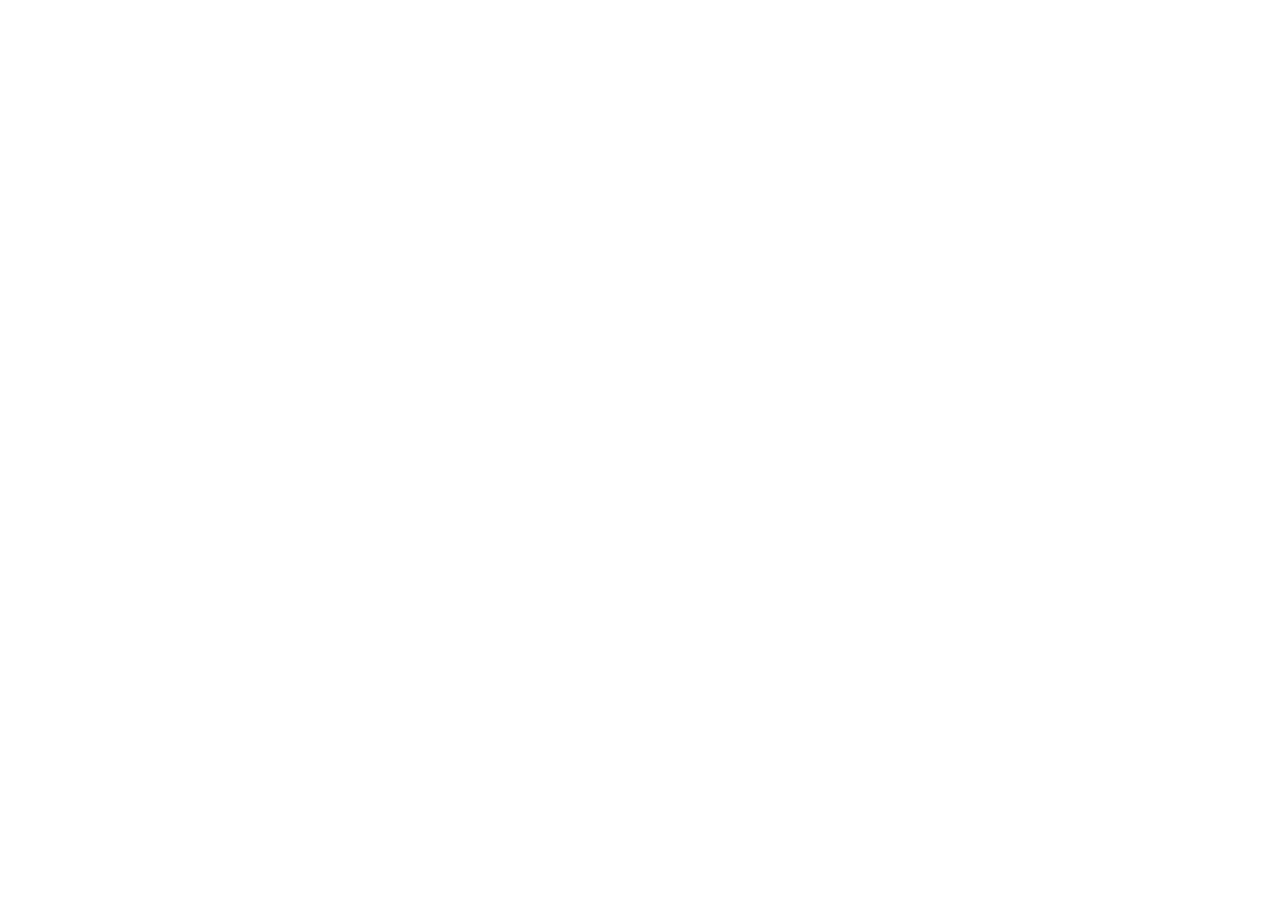
==== web/index.html @ 2dcbba0a "initial push" ====
<!DOCTYPE html>
<html>
<head>
  <!--
    If you are serving your web app in a path other than the root, change the
    href value below to reflect the base path you are serving from.

    The path provided below has to start and end with a slash "/" in order for
    it to work correctly.

    For more details:
    * https://developer.mozilla.org/en-US/docs/Web/HTML/Element/base

    This is a placeholder for base href that will be replaced by the value of
    the `--base-href` argument provided to `flutter build`.
  -->
  <base href="$FLUTTER_BASE_HREF">

  <meta charset="UTF-8">
  <meta content="IE=Edge" http-equiv="X-UA-Compatible">
  <meta name="description" content="A new Flutter project.">

  <!-- iOS meta tags & icons -->
  <meta name="mobile-web-app-capable" content="yes">
  <meta name="apple-mobile-web-app-status-bar-style" content="black">
  <meta name="apple-mobile-web-app-title" content="wwjs">
  <link rel="apple-touch-icon" href="icons/Icon-192.png">

  <!-- Favicon -->
  <link rel="icon" type="image/png" href="favicon.png"/>

  <title>wwjs</title>
  <link rel="manifest" href="manifest.json">
</head>
<body>
  <!--
    You can customize the "flutter_bootstrap.js" script.
    This is useful to provide a custom configuration to the Flutter loader
    or to give the user feedback during the initialization process.

    For more details:
    * https://docs.flutter.dev/platform-integration/web/initialization
  -->
  <script src="flutter_bootstrap.js" async></script>
</body>
</html>
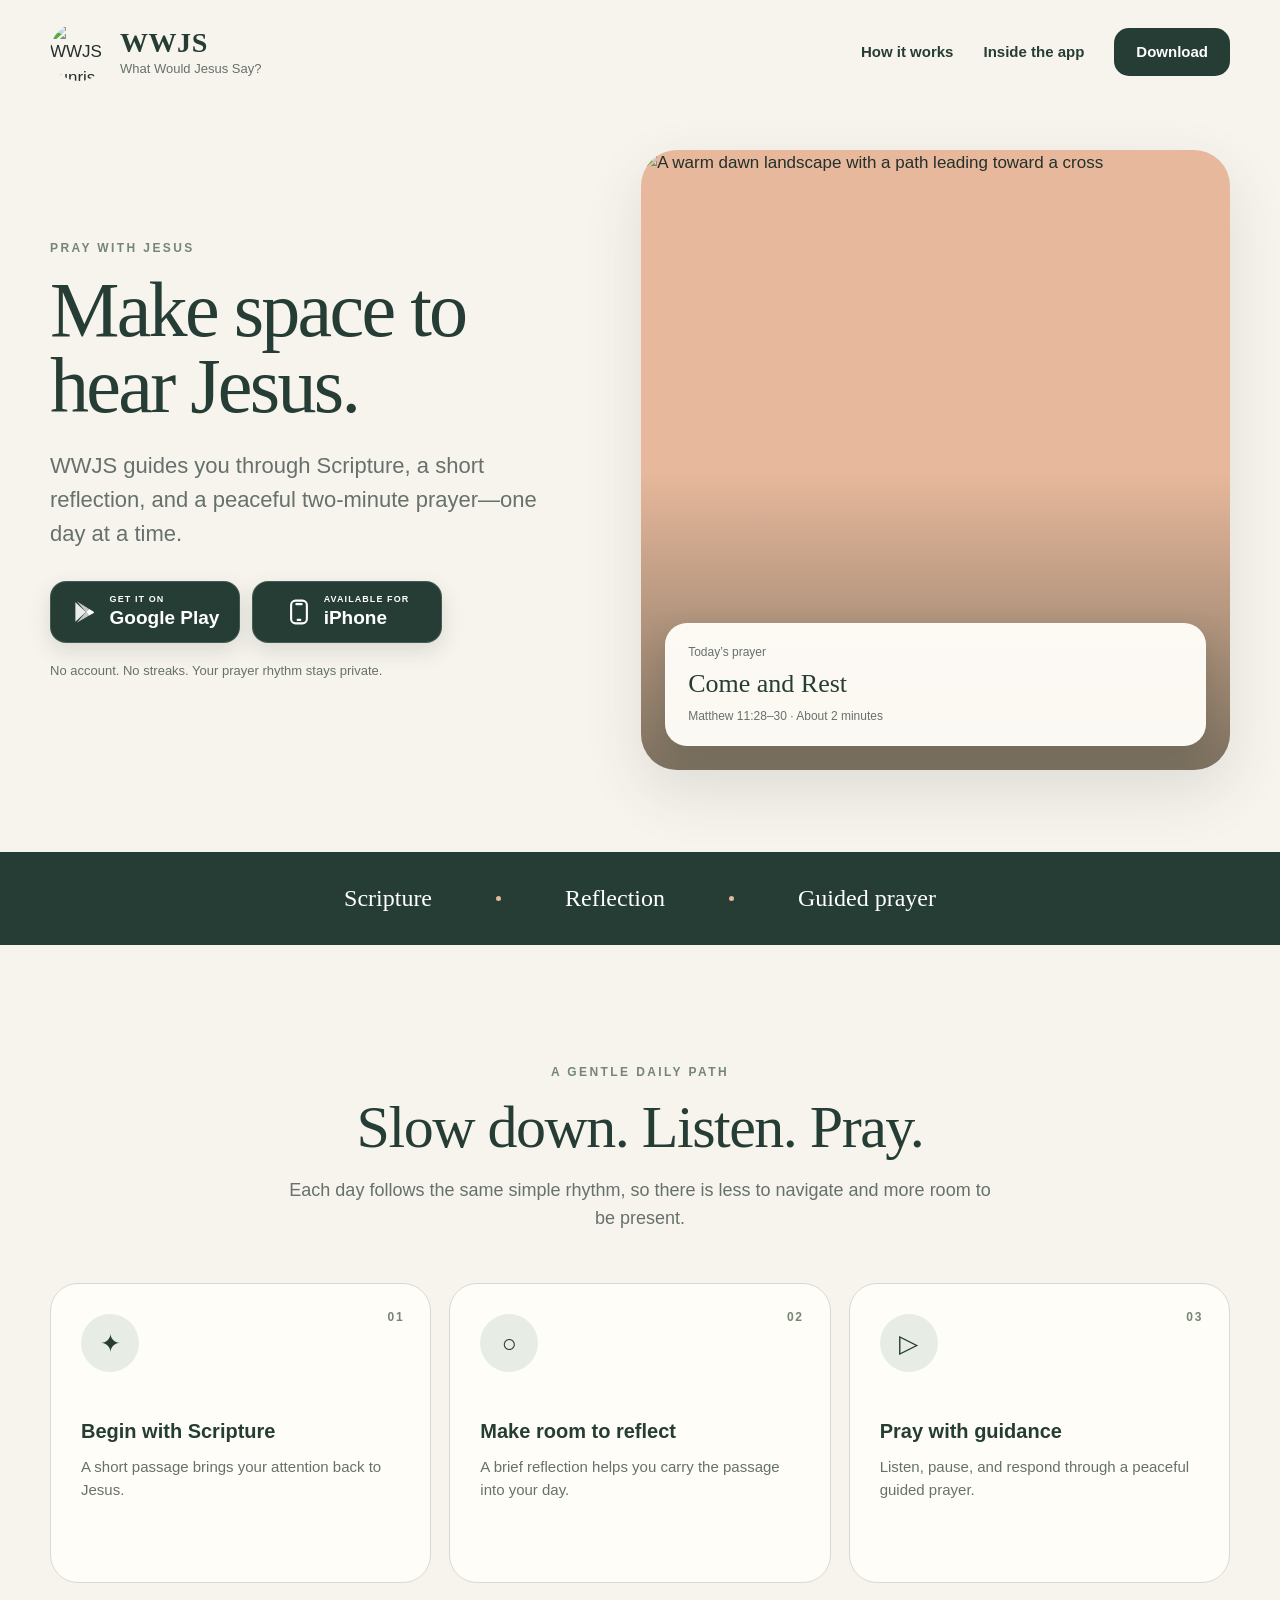
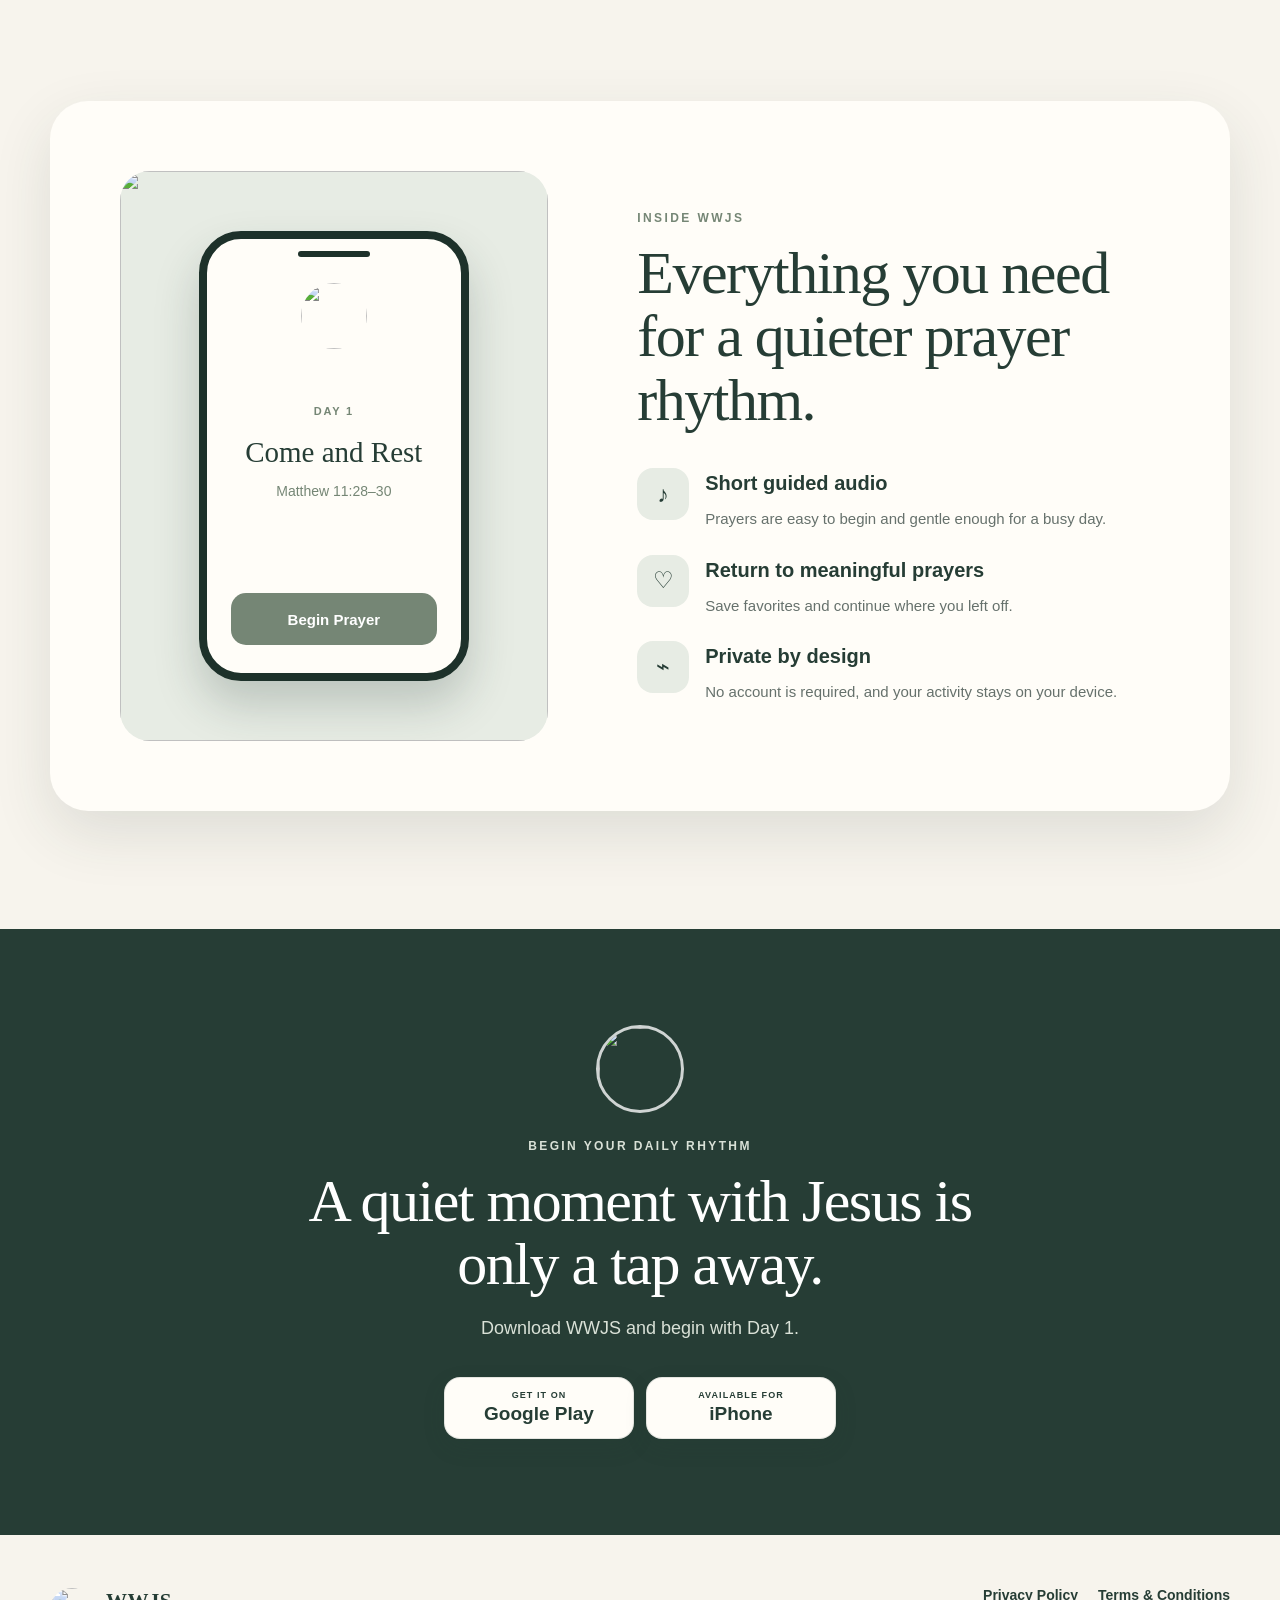
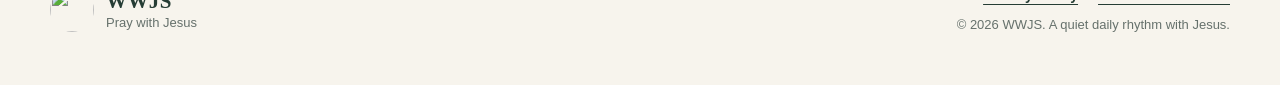
==== commit 13a54ff7: "adjustments to performance and UI" ====
--- a/web/index.html
+++ b/web/index.html
@@ -1,46 +1,247 @@
-<!DOCTYPE html>
-<html>
-<head>
-  <!--
-    If you are serving your web app in a path other than the root, change the
-    href value below to reflect the base path you are serving from.
-
-    The path provided below has to start and end with a slash "/" in order for
-    it to work correctly.
-
-    For more details:
-    * https://developer.mozilla.org/en-US/docs/Web/HTML/Element/base
-
-    This is a placeholder for base href that will be replaced by the value of
-    the `--base-href` argument provided to `flutter build`.
-  -->
-  <base href="$FLUTTER_BASE_HREF">
-
-  <meta charset="UTF-8">
-  <meta content="IE=Edge" http-equiv="X-UA-Compatible">
-  <meta name="description" content="A new Flutter project.">
-
-  <!-- iOS meta tags & icons -->
-  <meta name="mobile-web-app-capable" content="yes">
-  <meta name="apple-mobile-web-app-status-bar-style" content="black">
-  <meta name="apple-mobile-web-app-title" content="wwjs">
-  <link rel="apple-touch-icon" href="icons/Icon-192.png">
-
-  <!-- Favicon -->
-  <link rel="icon" type="image/png" href="favicon.png"/>
-
-  <title>wwjs</title>
-  <link rel="manifest" href="manifest.json">
-</head>
-<body>
-  <!--
-    You can customize the "flutter_bootstrap.js" script.
-    This is useful to provide a custom configuration to the Flutter loader
-    or to give the user feedback during the initialization process.
-
-    For more details:
-    * https://docs.flutter.dev/platform-integration/web/initialization
-  -->
-  <script src="flutter_bootstrap.js" async></script>
-</body>
+<!doctype html>
+<html lang="en">
+  <head>
+    <base href="$FLUTTER_BASE_HREF">
+    <meta charset="utf-8">
+    <meta name="viewport" content="width=device-width, initial-scale=1">
+    <meta name="theme-color" content="#F7F4ED">
+    <meta
+      name="description"
+      content="WWJS is a private, guided Christian prayer app for Scripture, reflection, and peaceful two-minute prayer."
+    >
+    <meta property="og:title" content="WWJS — Pray with Jesus">
+    <meta
+      property="og:description"
+      content="A quiet daily rhythm of Scripture, reflection, and guided prayer."
+    >
+    <meta property="og:type" content="website">
+    <meta property="og:url" content="https://praywithjesus.app/">
+    <meta
+      property="og:image"
+      content="https://praywithjesus.app/assets/assets/images/dawn-path.png"
+    >
+    <link rel="icon" type="image/png" href="favicon.png">
+    <link rel="apple-touch-icon" href="icons/Icon-192.png">
+    <link rel="stylesheet" href="styles.css">
+    <title>WWJS — Pray with Jesus</title>
+  </head>
+  <body id="top">
+    <a class="skip-link" href="#main">Skip to content</a>
+
+    <header class="site-header">
+      <a class="brand" href="#top" aria-label="WWJS home">
+        <img
+          src="assets/assets/branding/wwjs-logo.png"
+          width="58"
+          height="58"
+          alt="WWJS sunrise and cross logo"
+        >
+        <span class="brand-copy">
+          <strong>WWJS</strong>
+          <span>What Would Jesus Say?</span>
+        </span>
+      </a>
+
+      <nav aria-label="Main navigation">
+        <a href="#how-it-works">How it works</a>
+        <a href="#inside-the-app">Inside the app</a>
+        <a class="nav-download" href="#download">Download</a>
+      </nav>
+    </header>
+
+    <main id="main">
+      <section class="hero" aria-labelledby="hero-title">
+        <div class="hero-copy">
+          <p class="eyebrow">PRAY WITH JESUS</p>
+          <h1 id="hero-title">Make space to hear Jesus.</h1>
+          <p class="hero-intro">
+            WWJS guides you through Scripture, a short reflection, and a
+            peaceful two-minute prayer—one day at a time.
+          </p>
+
+          <div class="store-actions" aria-label="Download WWJS">
+            <a
+              class="store-button"
+              href="https://play.google.com/store/apps/details?id=com.wwjs.wwjs"
+              target="_blank"
+              rel="noopener noreferrer"
+              aria-label="Get WWJS on Google Play"
+            >
+              <svg viewBox="0 0 32 32" aria-hidden="true">
+                <path d="M5 4.9v22.2l12.1-11.1L5 4.9Z" fill="currentColor" opacity=".9"/>
+                <path d="m17.1 16 3.7-3.4 4.7 2.7c1 .6 1 1.5 0 2.1l-4.7 2.7-3.7-4.1Z" fill="currentColor"/>
+                <path d="m6.6 3.8 14.2 8.8-3.7 3.4L6.6 3.8Zm0 24.4 14.2-8.1-3.7-4.1L6.6 28.2Z" fill="currentColor" opacity=".72"/>
+              </svg>
+              <span><small>GET IT ON</small>Google Play</span>
+            </a>
+
+            <a
+              class="store-button"
+              href="https://testflight.apple.com"
+              target="_blank"
+              rel="noopener noreferrer"
+              aria-label="Get WWJS for iPhone through TestFlight"
+            >
+              <svg viewBox="0 0 32 32" aria-hidden="true">
+                <rect x="7" y="3" width="18" height="26" rx="5" fill="none" stroke="currentColor" stroke-width="2.4"/>
+                <path d="M13 7h6M14.5 25h3" stroke="currentColor" stroke-width="2.4" stroke-linecap="round"/>
+              </svg>
+              <span><small>AVAILABLE FOR</small>iPhone</span>
+            </a>
+          </div>
+
+          <p class="privacy-note">
+            No account. No streaks. Your prayer rhythm stays private.
+          </p>
+        </div>
+
+        <div class="hero-visual" aria-label="A dawn-lit path leading toward a cross">
+          <img
+            src="assets/assets/images/dawn-path.png"
+            alt="A warm dawn landscape with a path leading toward a cross"
+          >
+          <div class="hero-card" aria-hidden="true">
+            <span>Today’s prayer</span>
+            <strong>Come and Rest</strong>
+            <small>Matthew 11:28–30 · About 2 minutes</small>
+          </div>
+        </div>
+      </section>
+
+      <section class="intro-strip" aria-label="WWJS at a glance">
+        <p>Scripture</p>
+        <span aria-hidden="true"></span>
+        <p>Reflection</p>
+        <span aria-hidden="true"></span>
+        <p>Guided prayer</p>
+      </section>
+
+      <section class="section" id="how-it-works" aria-labelledby="how-title">
+        <div class="section-heading">
+          <p class="eyebrow">A GENTLE DAILY PATH</p>
+          <h2 id="how-title">Slow down. Listen. Pray.</h2>
+          <p>
+            Each day follows the same simple rhythm, so there is less to
+            navigate and more room to be present.
+          </p>
+        </div>
+
+        <div class="steps">
+          <article class="step-card">
+            <span class="step-number">01</span>
+            <div class="step-icon" aria-hidden="true">✦</div>
+            <h3>Begin with Scripture</h3>
+            <p>A short passage brings your attention back to Jesus.</p>
+          </article>
+          <article class="step-card">
+            <span class="step-number">02</span>
+            <div class="step-icon" aria-hidden="true">○</div>
+            <h3>Make room to reflect</h3>
+            <p>A brief reflection helps you carry the passage into your day.</p>
+          </article>
+          <article class="step-card">
+            <span class="step-number">03</span>
+            <div class="step-icon" aria-hidden="true">▷</div>
+            <h3>Pray with guidance</h3>
+            <p>Listen, pause, and respond through a peaceful guided prayer.</p>
+          </article>
+        </div>
+      </section>
+
+      <section class="feature-section" id="inside-the-app" aria-labelledby="inside-title">
+        <div class="feature-art" aria-hidden="true">
+          <img src="assets/assets/images/prayer-header-watercolor.png" alt="">
+          <div class="phone-preview">
+            <img src="assets/assets/branding/wwjs-logo.png" alt="">
+            <p>DAY 1</p>
+            <h3>Come and Rest</h3>
+            <span>Matthew 11:28–30</span>
+            <button type="button" tabindex="-1">Begin Prayer</button>
+          </div>
+        </div>
+
+        <div class="feature-copy">
+          <p class="eyebrow">INSIDE WWJS</p>
+          <h2 id="inside-title">Everything you need for a quieter prayer rhythm.</h2>
+
+          <ul class="feature-list">
+            <li>
+              <span aria-hidden="true">♪</span>
+              <div>
+                <h3>Short guided audio</h3>
+                <p>Prayers are easy to begin and gentle enough for a busy day.</p>
+              </div>
+            </li>
+            <li>
+              <span aria-hidden="true">♡</span>
+              <div>
+                <h3>Return to meaningful prayers</h3>
+                <p>Save favorites and continue where you left off.</p>
+              </div>
+            </li>
+            <li>
+              <span aria-hidden="true">⌁</span>
+              <div>
+                <h3>Private by design</h3>
+                <p>No account is required, and your activity stays on your device.</p>
+              </div>
+            </li>
+          </ul>
+        </div>
+      </section>
+
+      <section class="download-section" id="download" aria-labelledby="download-title">
+        <img
+          src="assets/assets/branding/wwjs-logo.png"
+          width="88"
+          height="88"
+          alt=""
+        >
+        <p class="eyebrow">BEGIN YOUR DAILY RHYTHM</p>
+        <h2 id="download-title">A quiet moment with Jesus is only a tap away.</h2>
+        <p>Download WWJS and begin with Day 1.</p>
+
+        <div class="store-actions store-actions-centered">
+          <a
+            class="store-button"
+            href="https://play.google.com/store/apps/details?id=com.wwjs.wwjs"
+            target="_blank"
+            rel="noopener noreferrer"
+          >
+            <span><small>GET IT ON</small>Google Play</span>
+          </a>
+          <a
+            class="store-button"
+            href="https://testflight.apple.com"
+            target="_blank"
+            rel="noopener noreferrer"
+          >
+            <span><small>AVAILABLE FOR</small>iPhone</span>
+          </a>
+        </div>
+      </section>
+    </main>
+
+    <footer>
+      <a class="brand footer-brand" href="#top" aria-label="Back to top">
+        <img
+          src="assets/assets/branding/wwjs-logo.png"
+          width="44"
+          height="44"
+          alt=""
+        >
+        <span class="brand-copy">
+          <strong>WWJS</strong>
+          <span>Pray with Jesus</span>
+        </span>
+      </a>
+      <div class="footer-meta">
+        <div class="legal-links" aria-label="Legal">
+          <a href="privacy.html">Privacy Policy</a>
+          <a href="terms.html">Terms &amp; Conditions</a>
+        </div>
+        <p>© 2026 WWJS. A quiet daily rhythm with Jesus.</p>
+      </div>
+    </footer>
+  </body>
 </html>
--- a/web/styles.css
+++ b/web/styles.css
@@ -0,0 +1,771 @@
+:root {
+  --warm-background: #f7f4ed;
+  --warm-white: #fffdf8;
+  --forest: #263d35;
+  --forest-deep: #1d312a;
+  --sage: #758675;
+  --sage-soft: #e7ece4;
+  --peach: #e7b89b;
+  --charcoal: #24302c;
+  --muted: #66716c;
+  --divider: #ddd8ce;
+  --shadow: 0 22px 60px rgba(38, 61, 53, 0.12);
+  --serif: Georgia, "Times New Roman", serif;
+  --sans: Inter, ui-sans-serif, -apple-system, BlinkMacSystemFont, "Segoe UI", sans-serif;
+}
+
+* {
+  box-sizing: border-box;
+}
+
+html {
+  scroll-behavior: smooth;
+}
+
+body {
+  margin: 0;
+  background: var(--warm-background);
+  color: var(--charcoal);
+  font-family: var(--sans);
+  font-size: 17px;
+  line-height: 1.55;
+  -webkit-font-smoothing: antialiased;
+}
+
+img {
+  display: block;
+  max-width: 100%;
+}
+
+a {
+  color: inherit;
+}
+
+.skip-link {
+  position: fixed;
+  top: 12px;
+  left: 12px;
+  z-index: 100;
+  padding: 12px 16px;
+  border-radius: 12px;
+  background: var(--forest);
+  color: white;
+  transform: translateY(-150%);
+}
+
+.skip-link:focus {
+  transform: translateY(0);
+}
+
+.site-header,
+.hero,
+.section,
+.feature-section,
+footer {
+  width: min(1180px, calc(100% - 48px));
+  margin-inline: auto;
+}
+
+.site-header {
+  min-height: 104px;
+  display: flex;
+  align-items: center;
+  justify-content: space-between;
+  gap: 32px;
+}
+
+.brand {
+  display: inline-flex;
+  align-items: center;
+  gap: 12px;
+  text-decoration: none;
+}
+
+.brand img {
+  border-radius: 50%;
+}
+
+.brand-copy {
+  display: flex;
+  flex-direction: column;
+  line-height: 1.15;
+}
+
+.brand-copy strong {
+  color: var(--forest);
+  font-family: var(--serif);
+  font-size: 28px;
+  letter-spacing: 0.02em;
+}
+
+.brand-copy span {
+  margin-top: 3px;
+  font-size: 13px;
+  color: var(--muted);
+}
+
+nav {
+  display: flex;
+  align-items: center;
+  gap: 30px;
+}
+
+nav a {
+  color: var(--forest);
+  font-size: 15px;
+  font-weight: 650;
+  text-decoration: none;
+}
+
+.nav-download {
+  min-height: 48px;
+  display: inline-flex;
+  align-items: center;
+  padding-inline: 22px;
+  border-radius: 15px;
+  background: var(--forest);
+  color: white;
+}
+
+a:focus-visible,
+button:focus-visible {
+  outline: 3px solid var(--peach);
+  outline-offset: 4px;
+}
+
+.hero {
+  min-height: 680px;
+  padding: 46px 0 82px;
+  display: grid;
+  grid-template-columns: minmax(0, 0.92fr) minmax(380px, 1.08fr);
+  gap: clamp(48px, 7vw, 96px);
+  align-items: center;
+}
+
+.eyebrow {
+  margin: 0 0 14px;
+  color: var(--sage);
+  font-size: 12px;
+  font-weight: 800;
+  letter-spacing: 0.2em;
+}
+
+h1,
+h2,
+h3,
+p {
+  margin-top: 0;
+}
+
+h1,
+h2 {
+  color: var(--forest);
+  font-family: var(--serif);
+  font-weight: 500;
+}
+
+h1 {
+  max-width: 650px;
+  margin-bottom: 24px;
+  font-size: clamp(58px, 6.1vw, 86px);
+  line-height: 0.98;
+  letter-spacing: -0.035em;
+}
+
+.hero-intro {
+  max-width: 590px;
+  margin-bottom: 30px;
+  color: var(--muted);
+  font-size: clamp(18px, 1.8vw, 22px);
+}
+
+.store-actions {
+  display: flex;
+  flex-wrap: wrap;
+  gap: 12px;
+}
+
+.store-button {
+  min-width: 190px;
+  min-height: 62px;
+  padding: 10px 18px;
+  border: 1px solid rgba(255, 255, 255, 0.15);
+  border-radius: 16px;
+  display: inline-flex;
+  align-items: center;
+  justify-content: center;
+  gap: 11px;
+  background: var(--forest);
+  color: white;
+  box-shadow: 0 8px 22px rgba(38, 61, 53, 0.14);
+  text-decoration: none;
+  transition: transform 180ms ease, background 180ms ease;
+}
+
+.store-button:hover {
+  background: var(--forest-deep);
+  transform: translateY(-2px);
+}
+
+.store-button svg {
+  width: 28px;
+  height: 28px;
+  flex: 0 0 auto;
+}
+
+.store-button span {
+  display: flex;
+  flex-direction: column;
+  font-size: 19px;
+  font-weight: 700;
+  line-height: 1.1;
+}
+
+.store-button small {
+  margin-bottom: 3px;
+  font-size: 9px;
+  font-weight: 600;
+  letter-spacing: 0.12em;
+}
+
+.privacy-note {
+  margin: 18px 0 0;
+  color: var(--muted);
+  font-size: 13px;
+}
+
+.hero-visual {
+  position: relative;
+  min-height: 580px;
+  overflow: hidden;
+  border-radius: 36px;
+  background: var(--peach);
+  box-shadow: var(--shadow);
+}
+
+.hero-visual > img {
+  width: 100%;
+  height: 620px;
+  object-fit: cover;
+  object-position: center 36%;
+}
+
+.hero-visual::after {
+  content: "";
+  position: absolute;
+  inset: 0;
+  background: linear-gradient(to top, rgba(29, 49, 42, 0.52), transparent 48%);
+}
+
+.hero-card {
+  position: absolute;
+  z-index: 1;
+  left: 24px;
+  right: 24px;
+  bottom: 24px;
+  display: grid;
+  gap: 3px;
+  padding: 19px 22px;
+  border: 1px solid rgba(255, 255, 255, 0.35);
+  border-radius: 22px;
+  background: rgba(255, 253, 248, 0.97);
+  box-shadow: 0 12px 32px rgba(29, 49, 42, 0.2);
+}
+
+.hero-card span,
+.hero-card small {
+  color: var(--muted);
+  font-size: 12px;
+}
+
+.hero-card strong {
+  color: var(--forest);
+  font-family: var(--serif);
+  font-size: 26px;
+  font-weight: 500;
+}
+
+.intro-strip {
+  padding: 28px 24px;
+  display: flex;
+  align-items: center;
+  justify-content: center;
+  gap: clamp(22px, 5vw, 70px);
+  background: var(--forest);
+  color: white;
+}
+
+.intro-strip p {
+  margin: 0;
+  font-family: var(--serif);
+  font-size: clamp(18px, 2vw, 24px);
+}
+
+.intro-strip span {
+  width: 5px;
+  height: 5px;
+  border-radius: 50%;
+  background: var(--peach);
+}
+
+.section {
+  padding-block: 118px;
+}
+
+.section-heading {
+  max-width: 720px;
+  margin: 0 auto 50px;
+  text-align: center;
+}
+
+h2 {
+  margin-bottom: 18px;
+  font-size: clamp(42px, 5vw, 60px);
+  line-height: 1.06;
+  letter-spacing: -0.025em;
+}
+
+.section-heading > p:last-child,
+.download-section > p:not(.eyebrow) {
+  color: var(--muted);
+  font-size: 18px;
+}
+
+.steps {
+  display: grid;
+  grid-template-columns: repeat(3, 1fr);
+  gap: 18px;
+}
+
+.step-card {
+  position: relative;
+  min-height: 300px;
+  padding: 30px;
+  border: 1px solid var(--divider);
+  border-radius: 28px;
+  background: var(--warm-white);
+}
+
+.step-number {
+  position: absolute;
+  top: 24px;
+  right: 26px;
+  color: var(--sage);
+  font-size: 12px;
+  font-weight: 800;
+  letter-spacing: 0.14em;
+}
+
+.step-icon {
+  width: 58px;
+  height: 58px;
+  margin-bottom: 44px;
+  border-radius: 50%;
+  display: grid;
+  place-items: center;
+  background: var(--sage-soft);
+  color: var(--forest);
+  font-size: 25px;
+}
+
+.step-card h3,
+.feature-list h3 {
+  margin-bottom: 8px;
+  color: var(--forest);
+  font-size: 20px;
+}
+
+.step-card p,
+.feature-list p {
+  margin: 0;
+  color: var(--muted);
+  font-size: 15px;
+}
+
+.feature-section {
+  margin-bottom: 118px;
+  padding: 70px;
+  border-radius: 38px;
+  display: grid;
+  grid-template-columns: minmax(340px, 0.9fr) minmax(0, 1.1fr);
+  gap: clamp(50px, 7vw, 90px);
+  align-items: center;
+  overflow: hidden;
+  background: var(--warm-white);
+  box-shadow: var(--shadow);
+}
+
+.feature-art {
+  position: relative;
+  min-height: 570px;
+  border-radius: 30px;
+  display: grid;
+  place-items: center;
+  overflow: hidden;
+  background: var(--sage-soft);
+}
+
+.feature-art > img {
+  position: absolute;
+  inset: 0;
+  width: 100%;
+  height: 100%;
+  object-fit: cover;
+}
+
+.phone-preview {
+  position: relative;
+  width: min(270px, 76%);
+  min-height: 450px;
+  padding: 44px 24px 28px;
+  border: 8px solid var(--forest-deep);
+  border-radius: 42px;
+  display: flex;
+  flex-direction: column;
+  align-items: center;
+  background: var(--warm-white);
+  box-shadow: 0 24px 45px rgba(38, 61, 53, 0.22);
+  text-align: center;
+}
+
+.phone-preview::before {
+  content: "";
+  position: absolute;
+  top: 12px;
+  width: 72px;
+  height: 6px;
+  border-radius: 999px;
+  background: var(--forest-deep);
+}
+
+.phone-preview img {
+  width: 66px;
+  height: 66px;
+  margin-bottom: 54px;
+  border-radius: 50%;
+}
+
+.phone-preview p {
+  margin-bottom: 10px;
+  color: var(--sage);
+  font-size: 11px;
+  font-weight: 800;
+  letter-spacing: 0.16em;
+}
+
+.phone-preview h3 {
+  margin-bottom: 6px;
+  color: var(--forest);
+  font-family: var(--serif);
+  font-size: 29px;
+  font-weight: 500;
+}
+
+.phone-preview > span {
+  color: var(--sage);
+  font-size: 14px;
+}
+
+.phone-preview button {
+  width: 100%;
+  min-height: 52px;
+  margin-top: auto;
+  border: 0;
+  border-radius: 15px;
+  background: var(--sage);
+  color: white;
+  font: 700 15px var(--sans);
+}
+
+.feature-copy h2 {
+  max-width: 560px;
+}
+
+.feature-list {
+  margin: 36px 0 0;
+  padding: 0;
+  display: grid;
+  gap: 24px;
+  list-style: none;
+}
+
+.feature-list li {
+  display: grid;
+  grid-template-columns: 52px 1fr;
+  gap: 16px;
+  align-items: start;
+}
+
+.feature-list li > span {
+  width: 52px;
+  height: 52px;
+  border-radius: 16px;
+  display: grid;
+  place-items: center;
+  background: var(--sage-soft);
+  color: var(--forest);
+  font-size: 23px;
+}
+
+.download-section {
+  padding: 96px 24px;
+  display: flex;
+  flex-direction: column;
+  align-items: center;
+  background: var(--forest);
+  color: white;
+  text-align: center;
+}
+
+.download-section > img {
+  margin-bottom: 24px;
+  border: 3px solid rgba(255, 255, 255, 0.78);
+  border-radius: 50%;
+}
+
+.download-section h2 {
+  max-width: 740px;
+  color: white;
+}
+
+.download-section .eyebrow,
+.download-section > p:not(.eyebrow) {
+  color: #d9e1d7;
+}
+
+.store-actions-centered {
+  justify-content: center;
+  margin-top: 16px;
+}
+
+.download-section .store-button {
+  border-color: rgba(38, 61, 53, 0.12);
+  background: var(--warm-white);
+  color: var(--forest);
+}
+
+.download-section .store-button:hover {
+  background: white;
+}
+
+footer {
+  min-height: 150px;
+  display: flex;
+  align-items: center;
+  justify-content: space-between;
+  gap: 30px;
+}
+
+footer p {
+  margin: 0;
+  color: var(--muted);
+  font-size: 13px;
+}
+
+.footer-meta {
+  display: flex;
+  flex-direction: column;
+  align-items: flex-end;
+  gap: 8px;
+}
+
+.legal-links {
+  display: flex;
+  flex-wrap: wrap;
+  justify-content: flex-end;
+  gap: 20px;
+}
+
+.legal-links a {
+  color: var(--forest);
+  font-size: 14px;
+  font-weight: 650;
+  text-underline-offset: 4px;
+}
+
+.footer-brand .brand-copy strong {
+  font-size: 21px;
+}
+
+@media (max-width: 900px) {
+  nav a:not(.nav-download) {
+    display: none;
+  }
+
+  .hero {
+    min-height: auto;
+    padding-top: 32px;
+    grid-template-columns: 1fr;
+  }
+
+  .hero-copy {
+    max-width: 680px;
+  }
+
+  h1 {
+    font-size: clamp(54px, 11vw, 76px);
+  }
+
+  .hero-visual {
+    min-height: 540px;
+  }
+
+  .hero-visual > img {
+    height: 580px;
+  }
+
+  .steps {
+    grid-template-columns: 1fr;
+  }
+
+  .step-card {
+    min-height: 0;
+  }
+
+  .step-icon {
+    margin-bottom: 28px;
+  }
+
+  .feature-section {
+    padding: 40px;
+    grid-template-columns: 1fr;
+  }
+
+  .feature-art {
+    min-height: 540px;
+  }
+}
+
+@media (max-width: 560px) {
+  body {
+    font-size: 16px;
+  }
+
+  .site-header,
+  .hero,
+  .section,
+  .feature-section,
+  footer {
+    width: min(100% - 32px, 1180px);
+  }
+
+  .site-header {
+    min-height: 88px;
+  }
+
+  .brand-copy strong {
+    font-size: 23px;
+  }
+
+  .brand-copy span {
+    font-size: 11px;
+  }
+
+  .brand > img {
+    width: 50px;
+    height: 50px;
+  }
+
+  .nav-download {
+    min-height: 46px;
+    padding-inline: 16px;
+  }
+
+  .hero {
+    gap: 42px;
+    padding-bottom: 58px;
+  }
+
+  h1 {
+    font-size: clamp(50px, 15vw, 66px);
+  }
+
+  .hero-intro {
+    font-size: 18px;
+  }
+
+  .store-actions {
+    display: grid;
+  }
+
+  .store-button {
+    width: 100%;
+  }
+
+  .hero-visual,
+  .hero-visual > img {
+    min-height: 480px;
+    height: 480px;
+  }
+
+  .hero-card {
+    left: 16px;
+    right: 16px;
+    bottom: 16px;
+  }
+
+  .intro-strip {
+    gap: 12px;
+    padding-inline: 16px;
+  }
+
+  .intro-strip p {
+    font-size: 15px;
+  }
+
+  .section {
+    padding-block: 84px;
+  }
+
+  h2 {
+    font-size: 42px;
+  }
+
+  .step-card {
+    padding: 26px;
+  }
+
+  .feature-section {
+    margin-bottom: 84px;
+    padding: 20px;
+    border-radius: 28px;
+  }
+
+  .feature-art {
+    min-height: 500px;
+  }
+
+  .feature-copy {
+    padding: 10px 6px 18px;
+  }
+
+  .download-section {
+    padding-block: 76px;
+  }
+
+  footer {
+    padding-block: 34px;
+    flex-direction: column;
+    align-items: flex-start;
+  }
+
+  .footer-meta {
+    align-items: flex-start;
+  }
+
+  .legal-links {
+    justify-content: flex-start;
+  }
+}
+
+@media (prefers-reduced-motion: reduce) {
+  html {
+    scroll-behavior: auto;
+  }
+
+  *,
+  *::before,
+  *::after {
+    transition-duration: 0.01ms !important;
+  }
+}
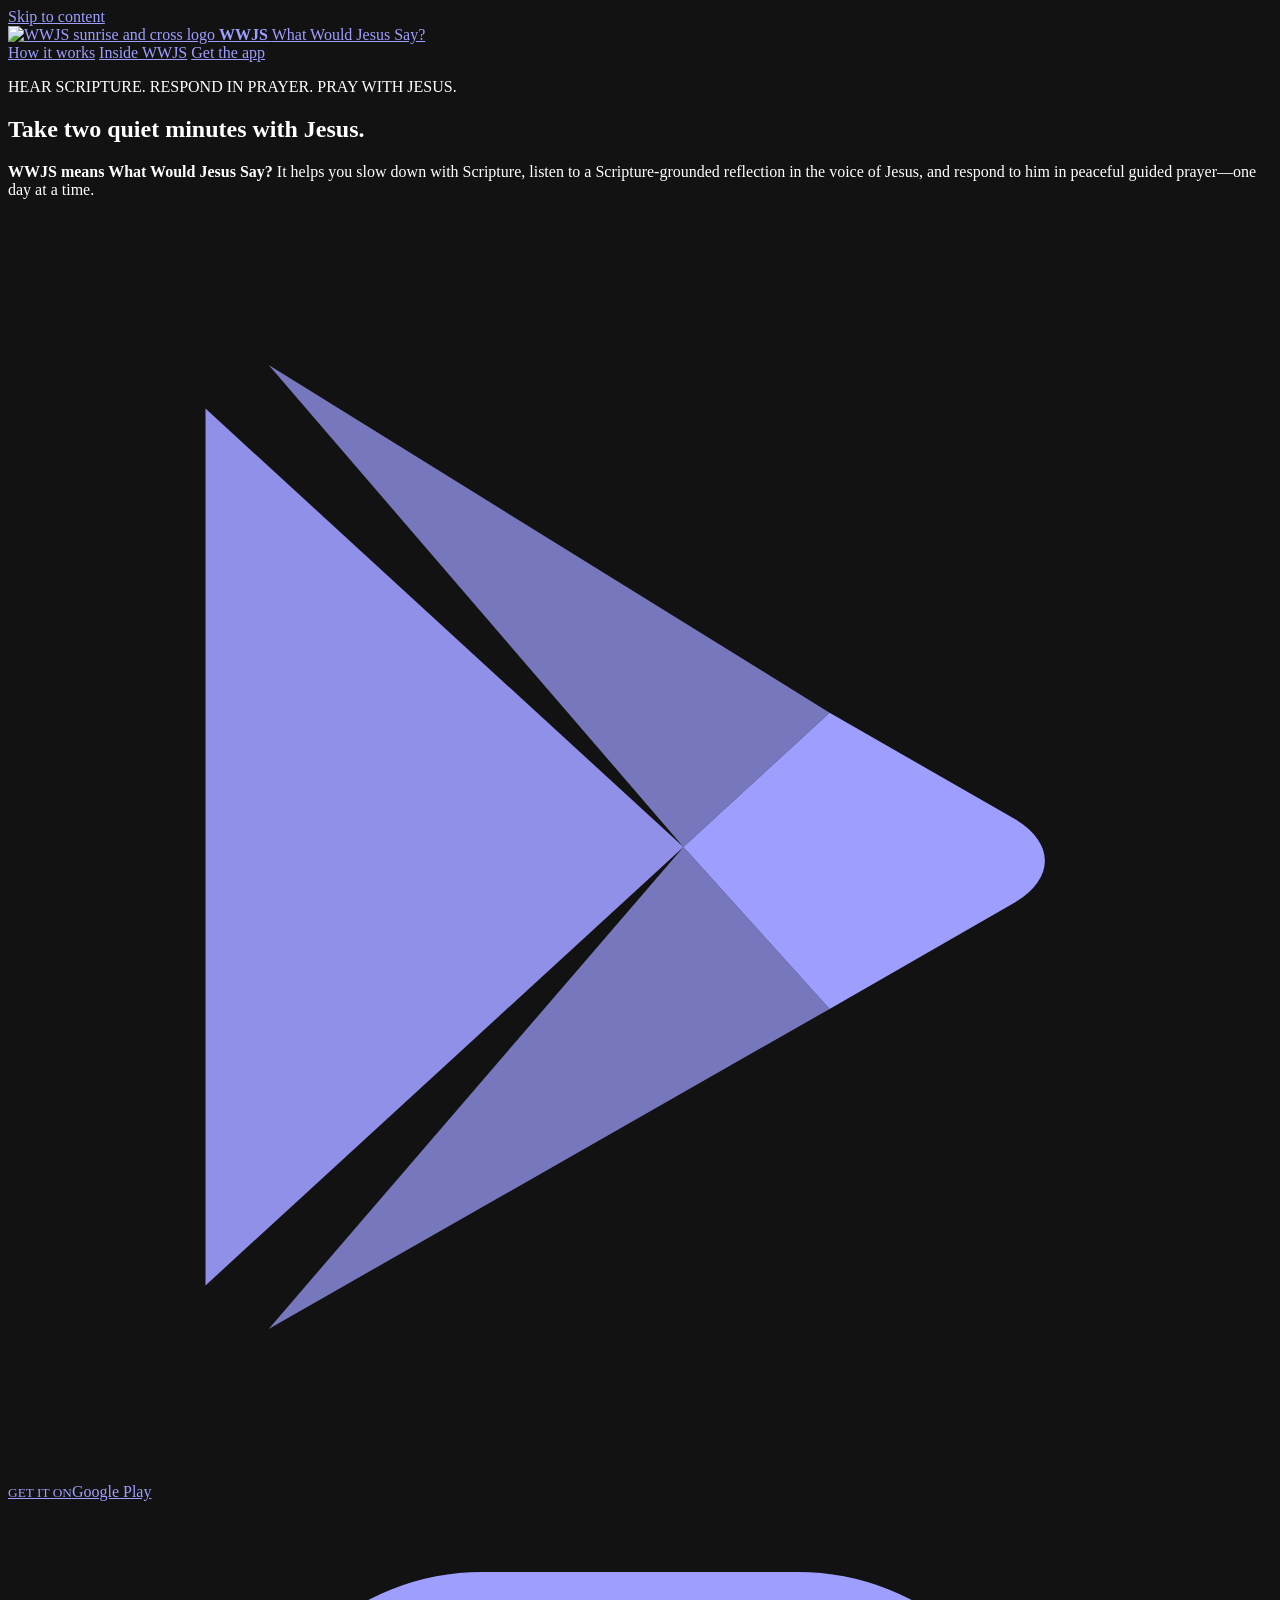
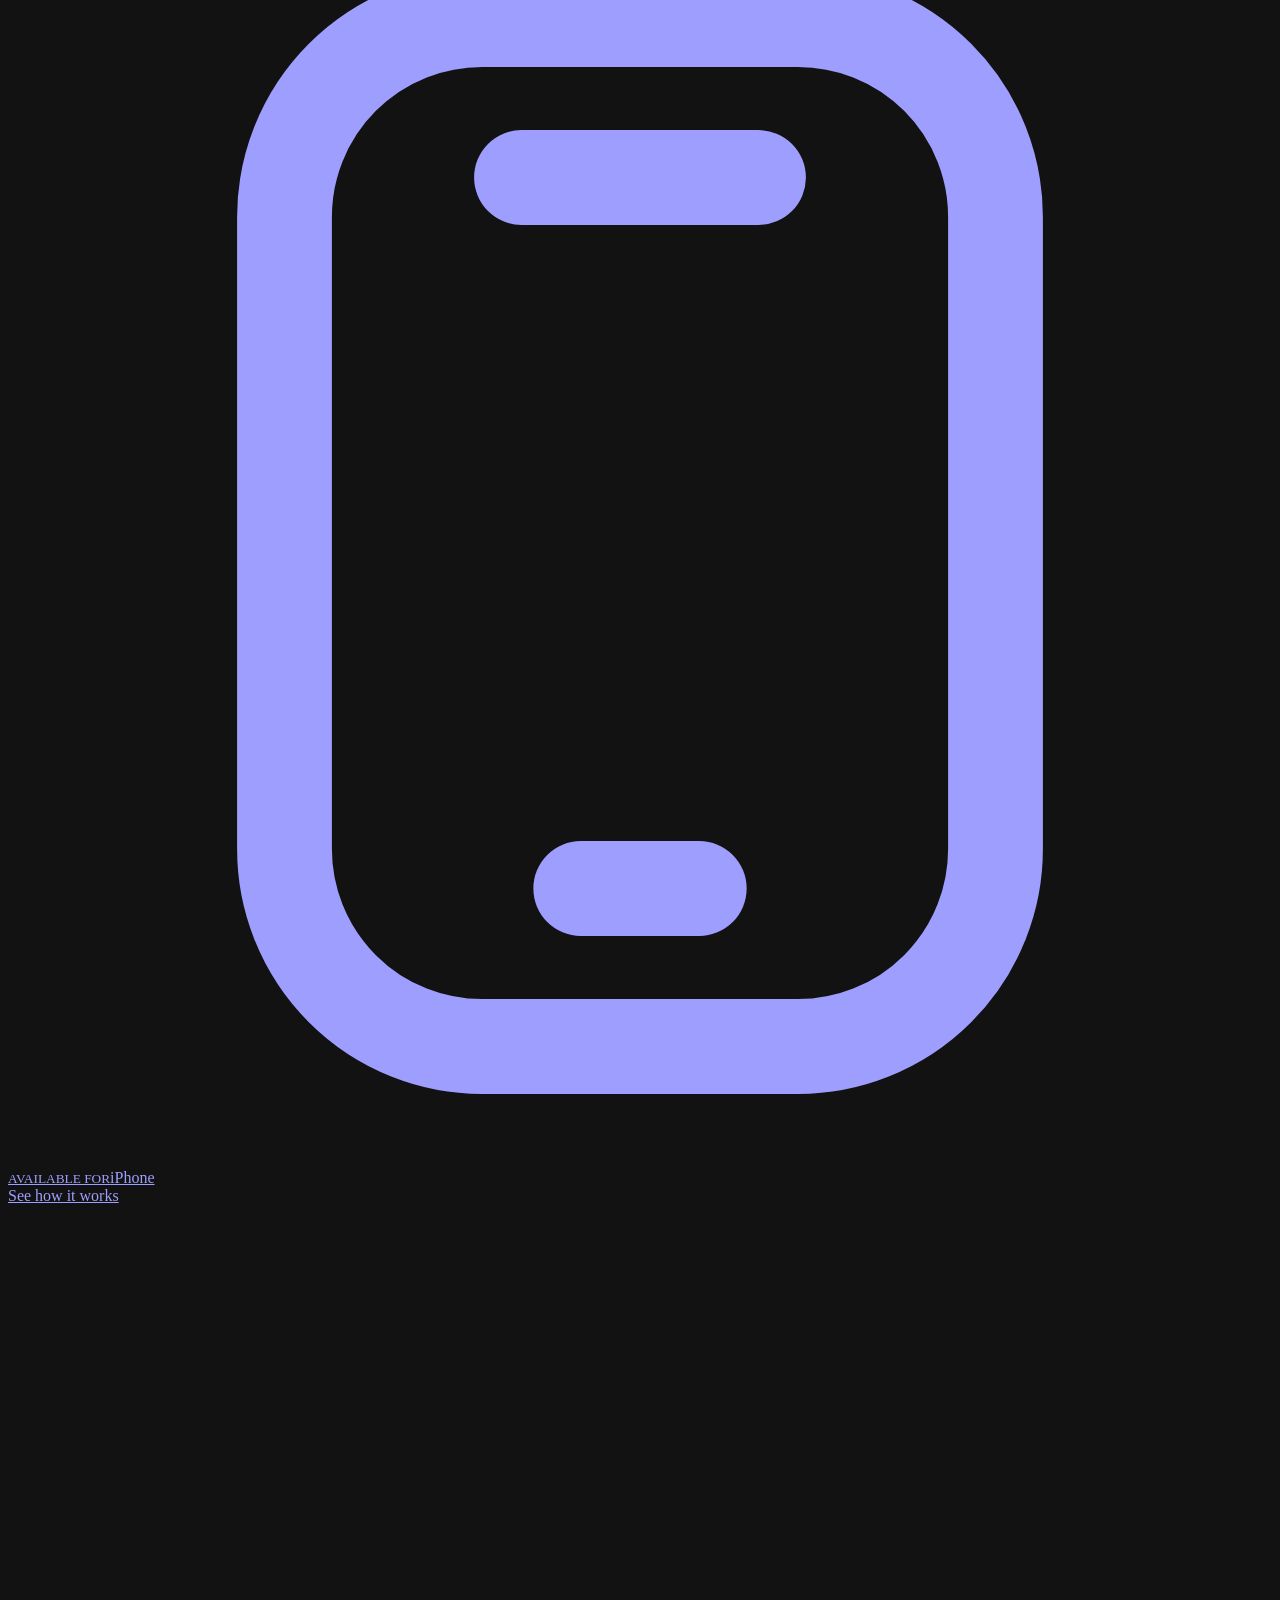
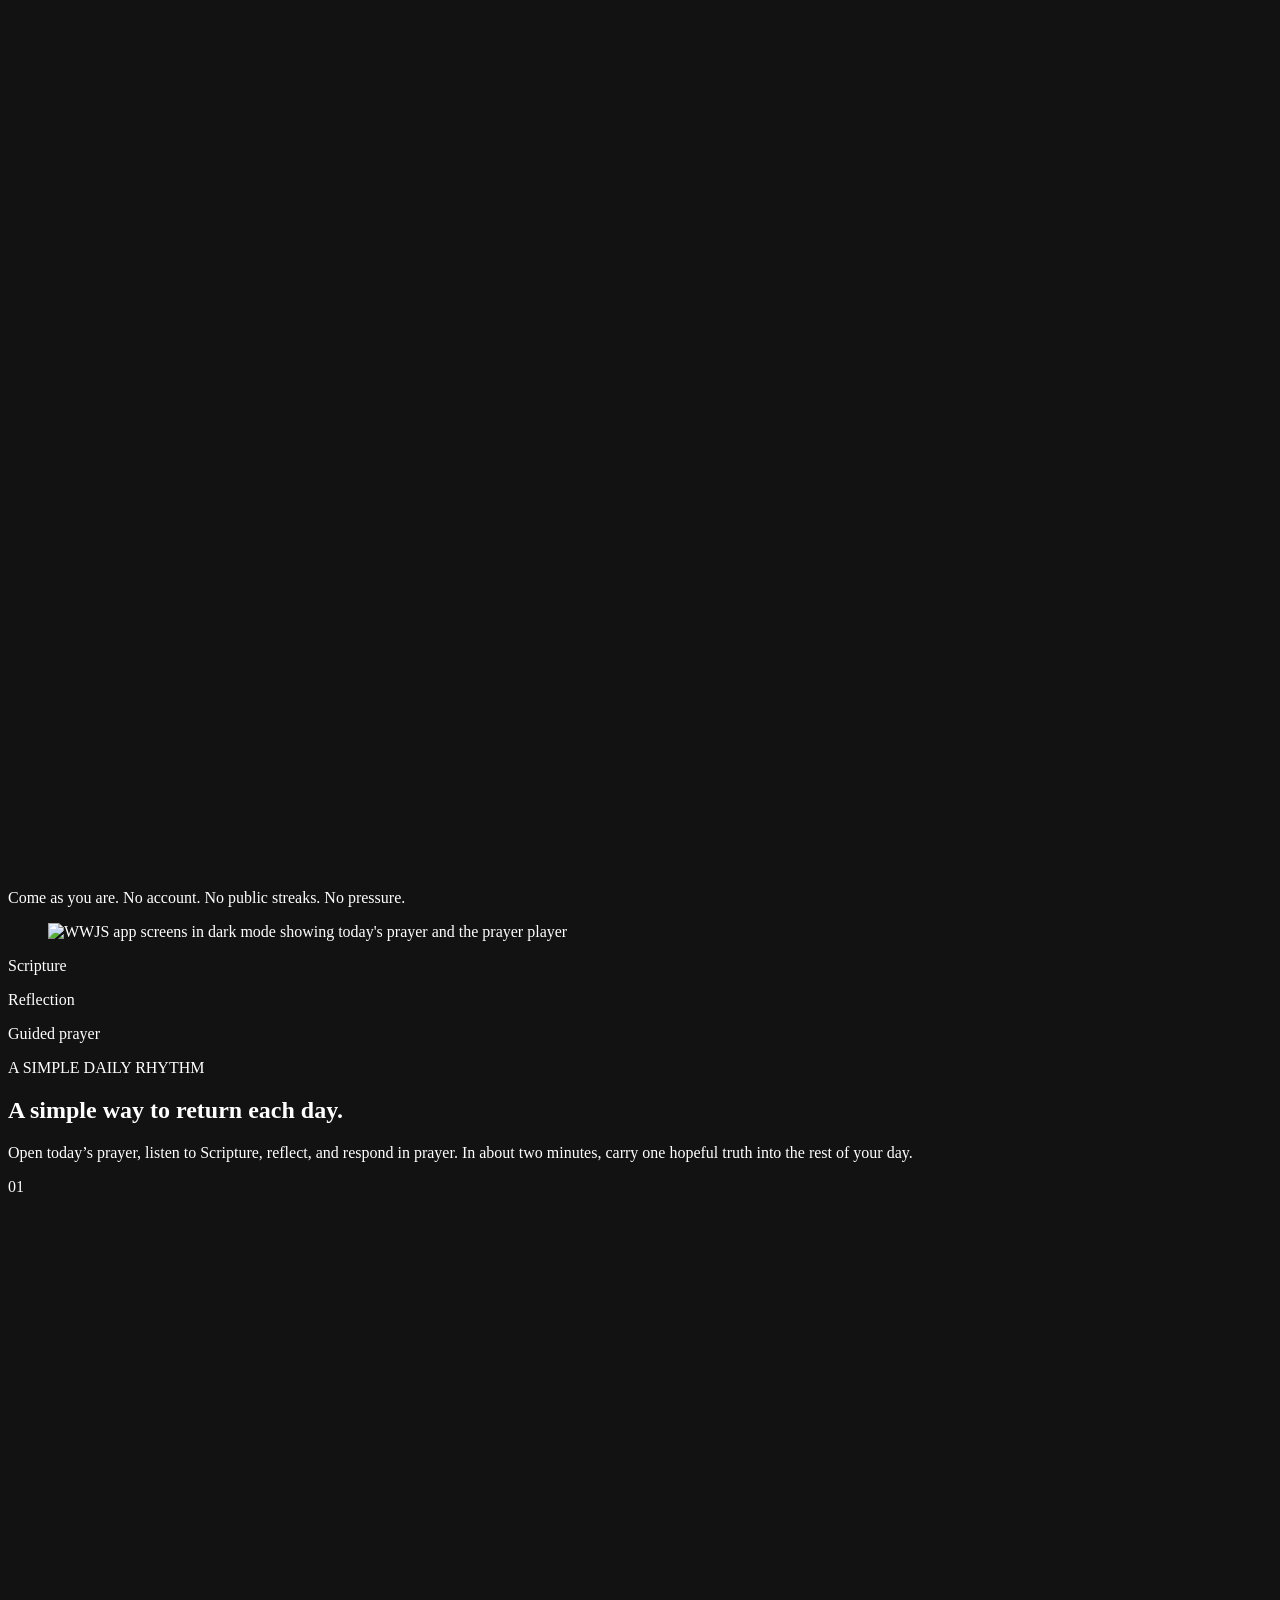
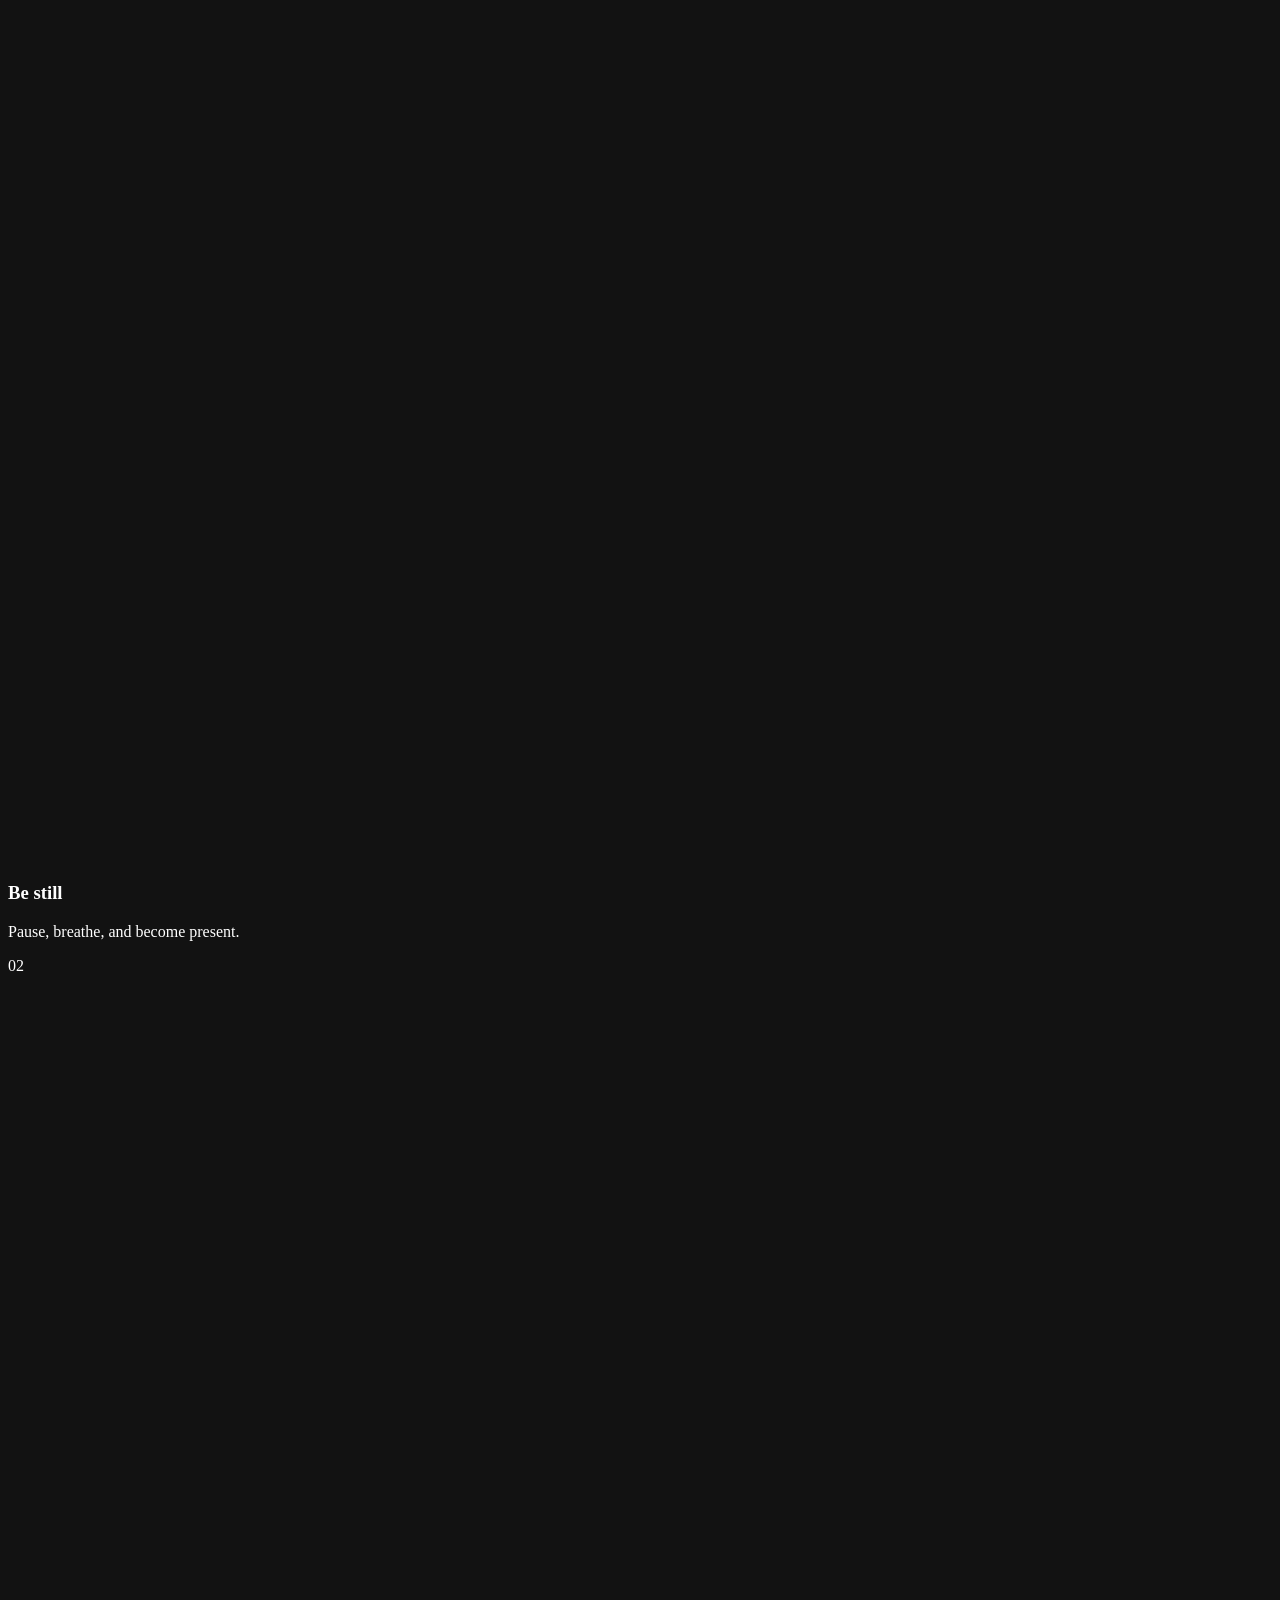
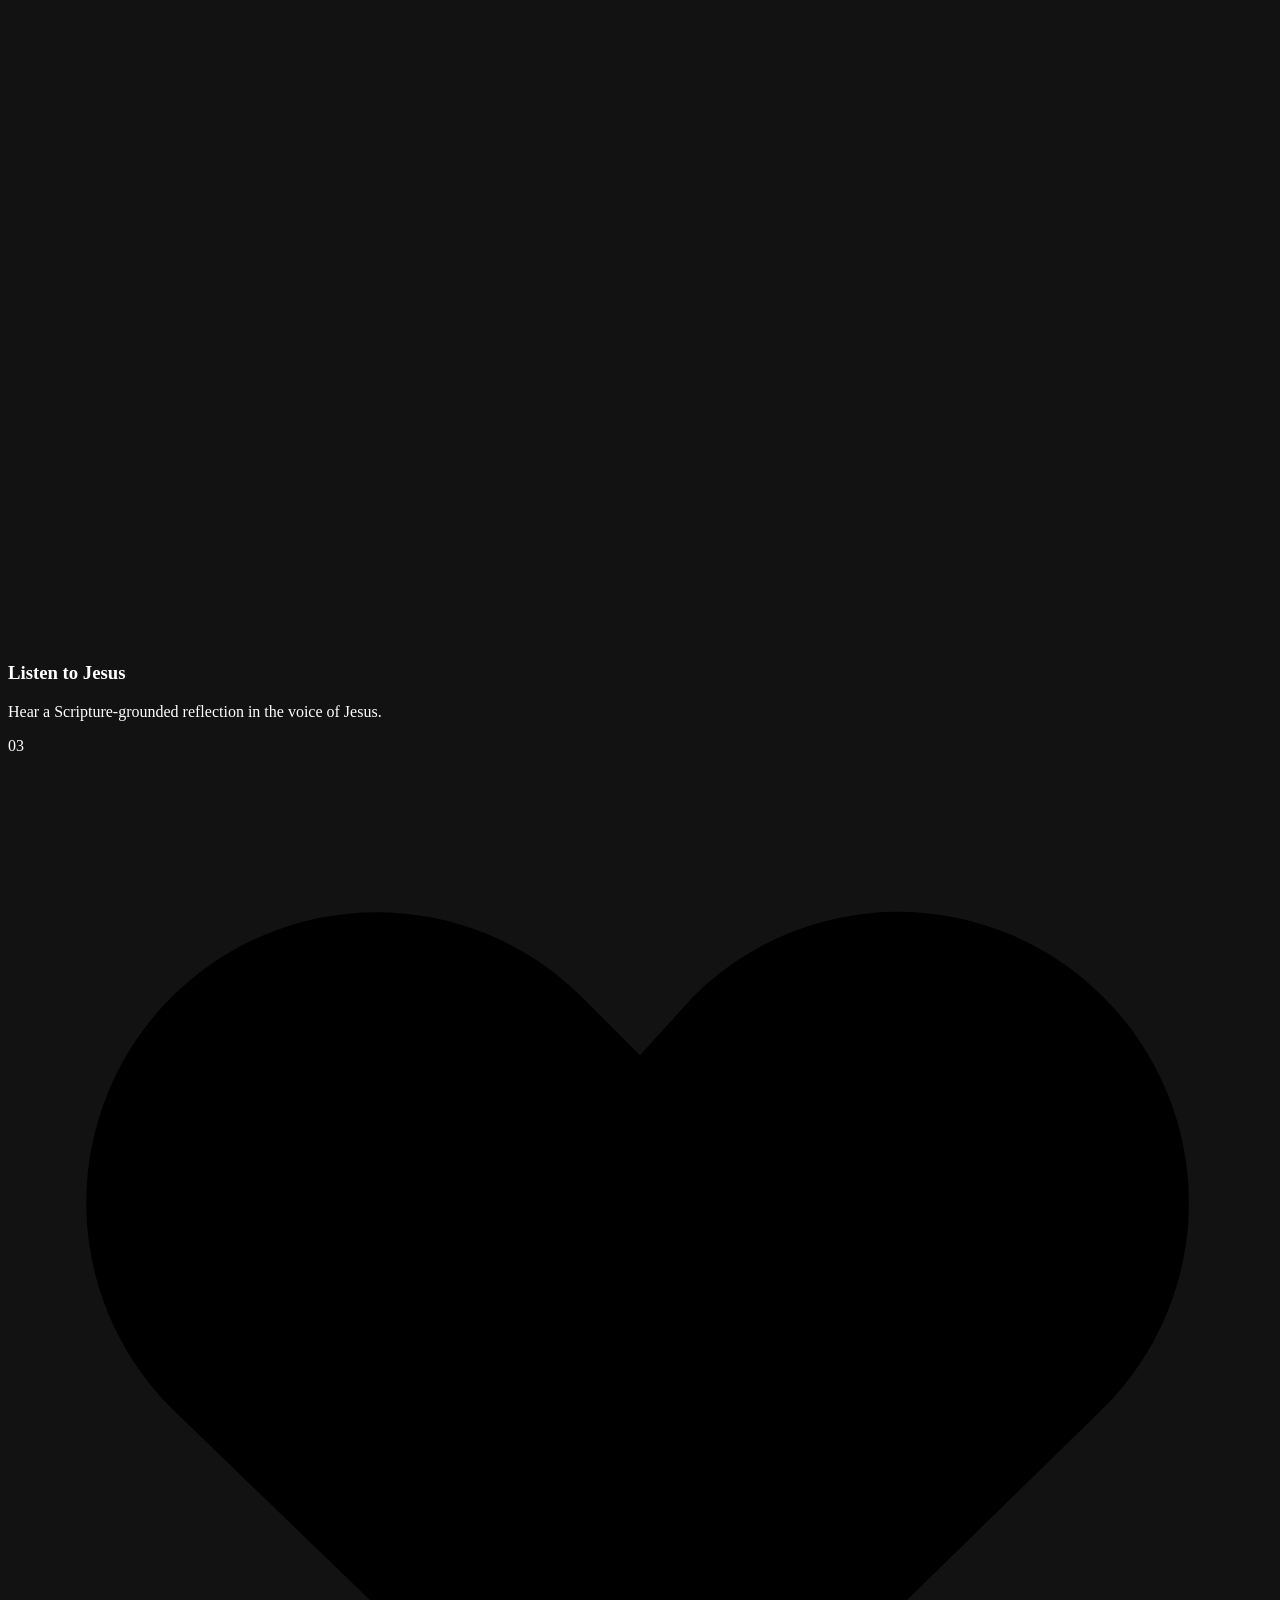
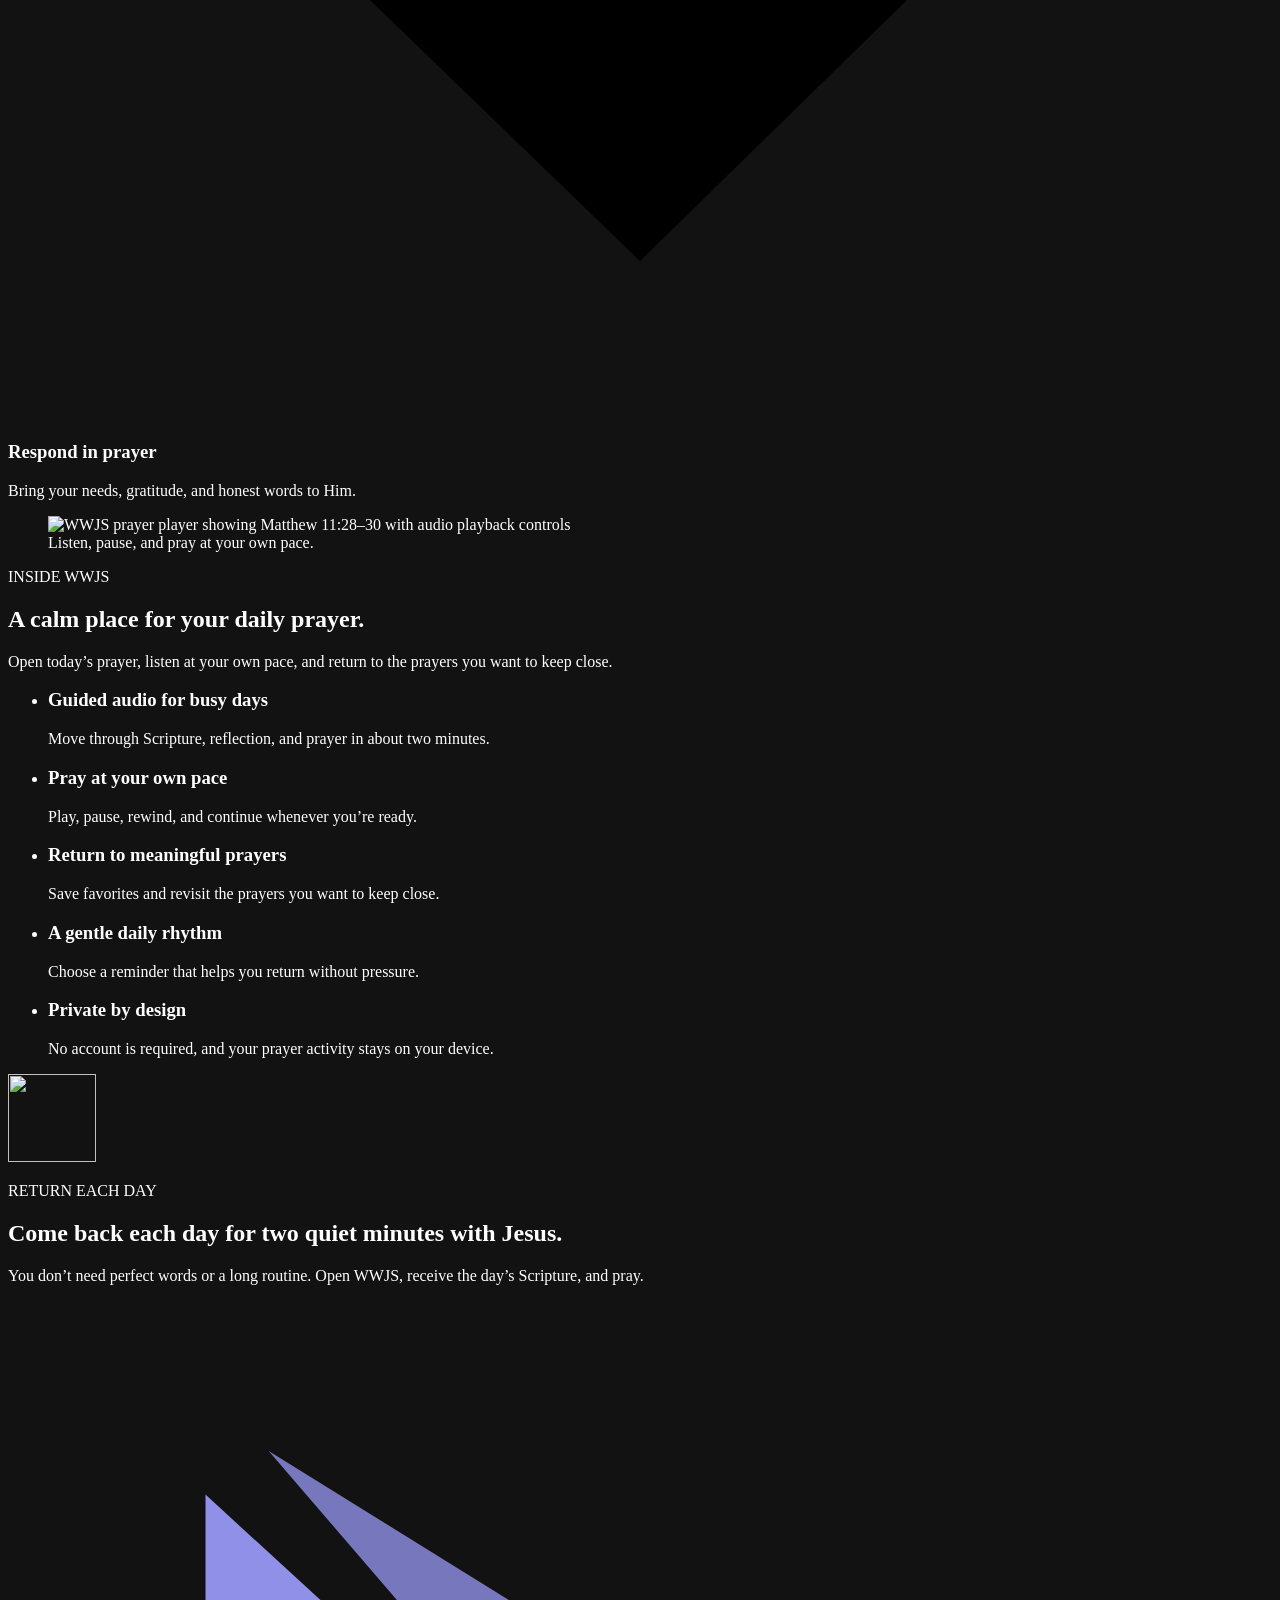
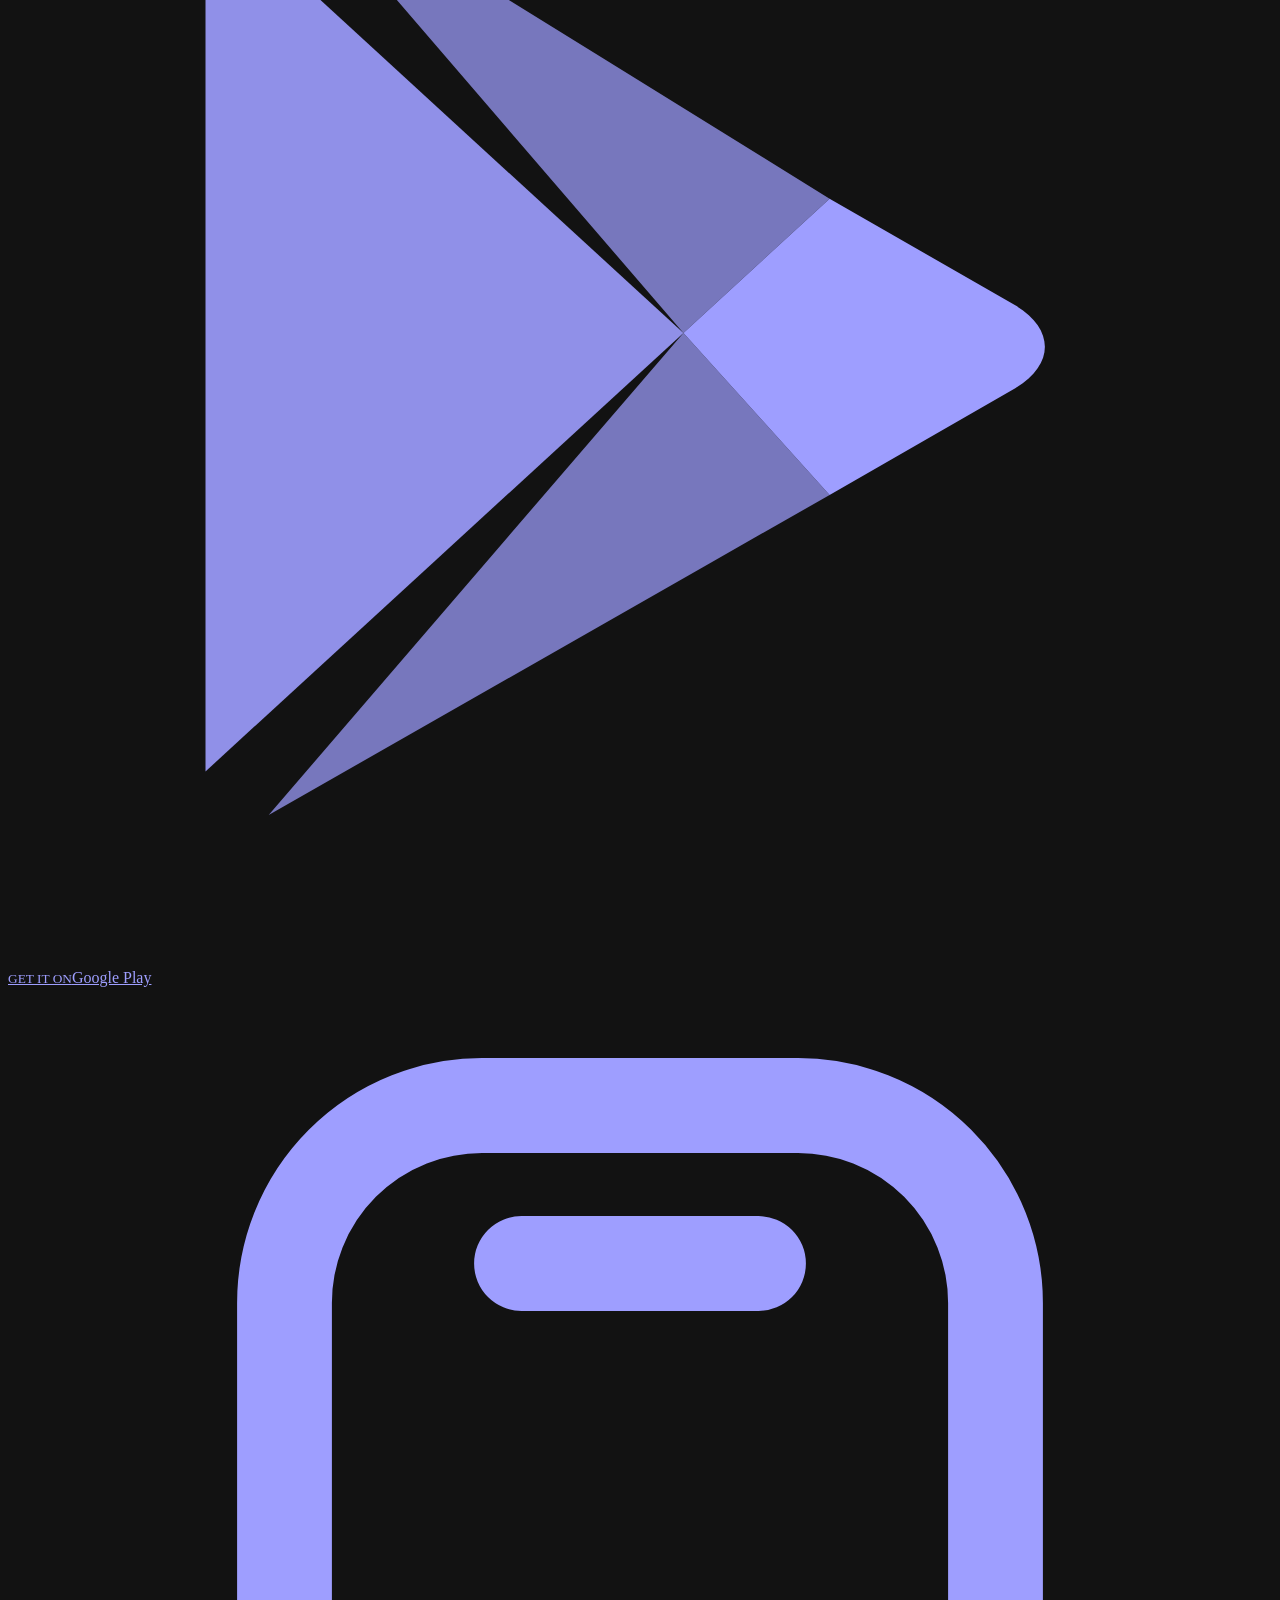
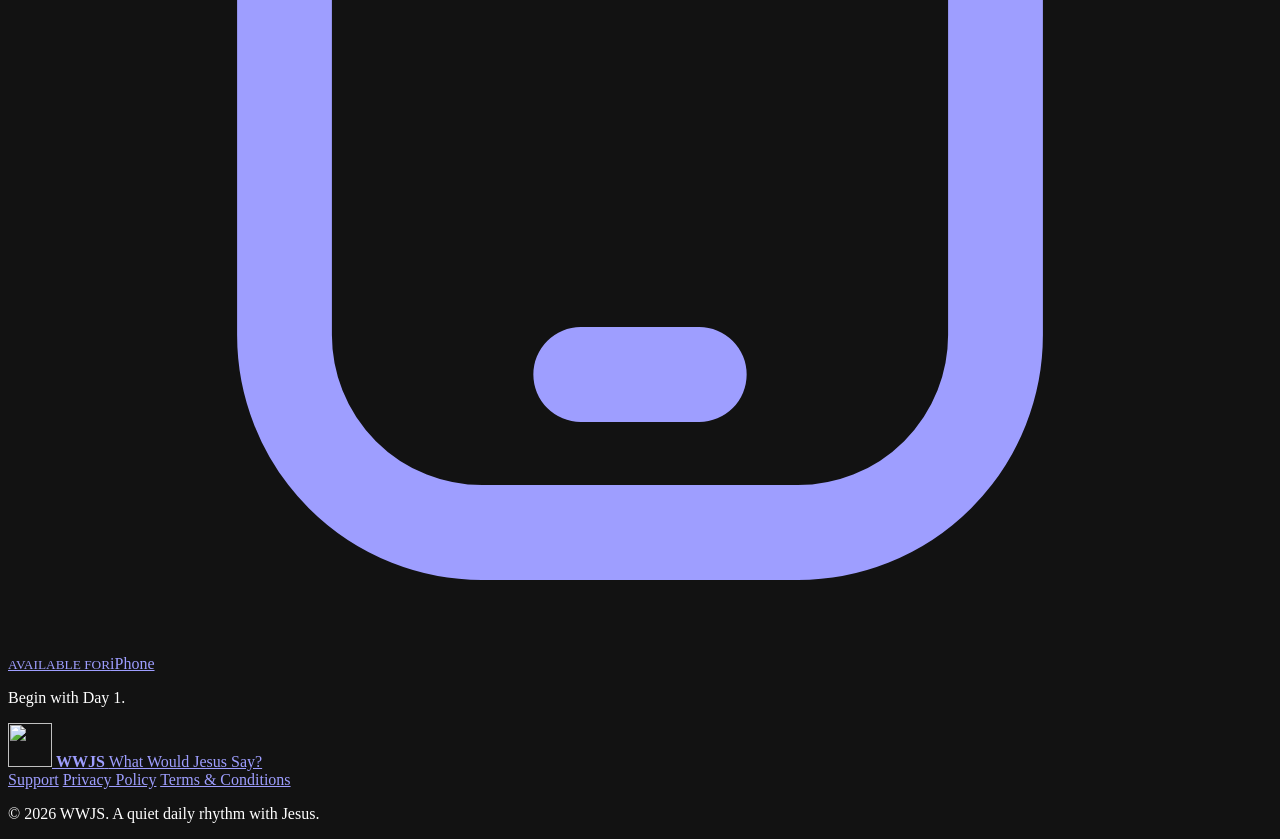
==== commit 257eff11: "upates" ====
--- a/web/index.html
+++ b/web/index.html
@@ -1,15 +1,16 @@
 <!doctype html>
 <html lang="en">
   <head>
-    <base href="$FLUTTER_BASE_HREF">
+    <base href="/">
     <meta charset="utf-8">
     <meta name="viewport" content="width=device-width, initial-scale=1">
-    <meta name="theme-color" content="#F7F4ED">
+    <meta name="theme-color" content="#17241F">
+    <meta name="color-scheme" content="dark">
     <meta
       name="description"
-      content="WWJS is a private, guided Christian prayer app for Scripture, reflection, and peaceful two-minute prayer."
+      content="WWJS is a guided Christian prayer app that helps you slow down with Scripture, reflection, and about two minutes of audio prayer each day."
     >
-    <meta property="og:title" content="WWJS — Pray with Jesus">
+    <meta property="og:title" content="WWJS — Two Minutes to Pray with Jesus">
     <meta
       property="og:description"
       content="A quiet daily rhythm of Scripture, reflection, and guided prayer."
@@ -18,12 +19,13 @@
     <meta property="og:url" content="https://praywithjesus.app/">
     <meta
       property="og:image"
-      content="https://praywithjesus.app/assets/assets/images/dawn-path.png"
+      content="https://praywithjesus.app/images/connect-with-jesus.jpg"
     >
-    <link rel="icon" type="image/png" href="favicon.png">
-    <link rel="apple-touch-icon" href="icons/Icon-192.png">
+    <link rel="icon" type="image/png" sizes="64x64" href="favicon.png?v=3">
+    <link rel="apple-touch-icon" href="icons/Icon-192.png?v=2">
+    <link rel="preload" as="image" href="images/connect-with-jesus.jpg">
     <link rel="stylesheet" href="styles.css">
-    <title>WWJS — Pray with Jesus</title>
+    <title>WWJS — Two Minutes to Pray with Jesus</title>
   </head>
   <body id="top">
     <a class="skip-link" href="#main">Skip to content</a>
@@ -44,19 +46,215 @@
 
       <nav aria-label="Main navigation">
         <a href="#how-it-works">How it works</a>
-        <a href="#inside-the-app">Inside the app</a>
-        <a class="nav-download" href="#download">Download</a>
+        <a href="#inside-wwjs">Inside WWJS</a>
+        <a class="nav-download" href="#download">Get the app</a>
       </nav>
     </header>
 
     <main id="main">
       <section class="hero" aria-labelledby="hero-title">
         <div class="hero-copy">
-          <p class="eyebrow">PRAY WITH JESUS</p>
-          <h1 id="hero-title">Make space to hear Jesus.</h1>
+          <p class="eyebrow">HEAR SCRIPTURE. RESPOND IN PRAYER. PRAY WITH JESUS.</p>
+          <h1 id="hero-title">Take two quiet minutes with Jesus.</h1>
           <p class="hero-intro">
-            WWJS guides you through Scripture, a short reflection, and a
-            peaceful two-minute prayer—one day at a time.
+            <strong>WWJS means What Would Jesus Say?</strong> It helps you slow
+            down with Scripture, listen to a Scripture-grounded reflection in
+            the voice of Jesus, and respond to him in peaceful guided
+            prayer—one day at a time.
+          </p>
+
+          <div class="hero-actions">
+            <div class="store-actions hero-store-actions" aria-label="Download WWJS">
+              <a
+                class="store-button"
+                href="https://play.google.com/store/apps/details?id=com.wwjs.wwjs"
+                target="_blank"
+                rel="noopener noreferrer"
+                aria-label="Get WWJS on Google Play"
+              >
+                <svg viewBox="0 0 32 32" aria-hidden="true">
+                  <path d="M5 4.9v22.2l12.1-11.1L5 4.9Z" fill="currentColor" opacity=".9"/>
+                  <path d="m17.1 16 3.7-3.4 4.7 2.7c1 .6 1 1.5 0 2.1l-4.7 2.7-3.7-4.1Z" fill="currentColor"/>
+                  <path d="m6.6 3.8 14.2 8.8-3.7 3.4L6.6 3.8Zm0 24.4 14.2-8.1-3.7-4.1L6.6 28.2Z" fill="currentColor" opacity=".72"/>
+                </svg>
+                <span><small>GET IT ON</small>Google Play</span>
+              </a>
+
+              <a
+                class="store-button"
+                href="https://testflight.apple.com"
+                target="_blank"
+                rel="noopener noreferrer"
+                aria-label="Get WWJS for iPhone through TestFlight"
+              >
+                <svg viewBox="0 0 32 32" aria-hidden="true">
+                  <rect x="7" y="3" width="18" height="26" rx="5" fill="none" stroke="currentColor" stroke-width="2.4"/>
+                  <path d="M13 7h6M14.5 25h3" stroke="currentColor" stroke-width="2.4" stroke-linecap="round"/>
+                </svg>
+                <span><small>AVAILABLE FOR</small>iPhone</span>
+              </a>
+            </div>
+            <a class="secondary-action" href="#how-it-works">
+              <span class="secondary-label">See how it works</span>
+              <span class="secondary-icon" aria-hidden="true">
+                <svg viewBox="0 0 24 24" focusable="false">
+                  <path d="M12 5v12m0 0 5-5m-5 5-5-5"/>
+                </svg>
+              </span>
+            </a>
+          </div>
+
+          <p class="privacy-note">
+            Come as you are. No account. No public streaks. No pressure.
+          </p>
+        </div>
+
+        <figure class="hero-visual">
+          <div class="hero-image-frame">
+            <img
+              src="images/connect-with-jesus.jpg"
+              width="900"
+              height="1948"
+              alt="WWJS app screens in dark mode showing today's prayer and the prayer player"
+              fetchpriority="high"
+              decoding="async"
+            >
+          </div>
+        </figure>
+      </section>
+
+      <section class="intro-strip" aria-label="WWJS at a glance">
+        <p>Scripture</p>
+        <span aria-hidden="true"></span>
+        <p>Reflection</p>
+        <span aria-hidden="true"></span>
+        <p>Guided prayer</p>
+      </section>
+
+      <section class="section how-section" id="how-it-works" aria-labelledby="how-title">
+        <div class="section-heading">
+          <p class="eyebrow">A SIMPLE DAILY RHYTHM</p>
+          <h2 id="how-title">A simple way to return each day.</h2>
+          <p>
+            Open today’s prayer, listen to Scripture, reflect, and respond in
+            prayer. In about two minutes, carry one hopeful truth into the rest
+            of your day.
+          </p>
+        </div>
+
+        <div class="steps">
+          <article class="step-card">
+            <div class="step-top" aria-hidden="true">
+              <span class="step-number">01</span>
+              <span class="step-icon">
+                <svg viewBox="0 0 24 24" focusable="false">
+                  <path d="M9 7v10M15 7v10"/>
+                </svg>
+              </span>
+            </div>
+            <h3>Be still</h3>
+            <p>Pause, breathe, and become present.</p>
+          </article>
+          <article class="step-card step-card-listening">
+            <div class="step-top" aria-hidden="true">
+              <span class="step-number">02</span>
+              <span class="step-icon step-icon-listening">
+                <svg viewBox="0 0 24 24" focusable="false">
+                  <path d="M4 10v4M8 7v10M12 4v16M16 7v10M20 10v4"/>
+                </svg>
+              </span>
+            </div>
+            <h3>Listen to Jesus</h3>
+            <p>Hear a Scripture-grounded reflection in the voice of Jesus.</p>
+          </article>
+          <article class="step-card">
+            <div class="step-top" aria-hidden="true">
+              <span class="step-number">03</span>
+              <span class="step-icon">
+                <svg viewBox="0 0 24 24" focusable="false">
+                  <path d="M20.8 4.6a5.5 5.5 0 0 0-7.8 0L12 5.7l-1.1-1.1a5.5 5.5 0 0 0-7.8 7.8L12 21l8.8-8.6a5.5 5.5 0 0 0 0-7.8Z"/>
+                </svg>
+              </span>
+            </div>
+            <h3>Respond in prayer</h3>
+            <p>Bring your needs, gratitude, and honest words to Him.</p>
+          </article>
+        </div>
+      </section>
+
+      <section class="inside-section" id="inside-wwjs" aria-labelledby="inside-title">
+        <div class="inside-inner">
+          <figure class="player-showcase">
+            <div class="player-image-frame">
+              <img
+                src="images/prayer-player.jpg"
+                width="900"
+                height="1948"
+                loading="lazy"
+                decoding="async"
+                alt="WWJS prayer player showing Matthew 11:28–30 with audio playback controls"
+              >
+            </div>
+            <figcaption>Listen, pause, and pray at your own pace.</figcaption>
+          </figure>
+
+          <div class="feature-copy">
+            <p class="eyebrow">INSIDE WWJS</p>
+            <h2 id="inside-title">A calm place for your daily prayer.</h2>
+            <p class="feature-intro">
+              Open today’s prayer, listen at your own pace, and return to the
+              prayers you want to keep close.
+            </p>
+
+            <ul class="feature-list">
+              <li>
+                <h3>Guided audio for busy days</h3>
+                <p>
+                  Move through Scripture, reflection, and prayer in about two
+                  minutes.
+                </p>
+              </li>
+              <li>
+                <h3>Pray at your own pace</h3>
+                <p>Play, pause, rewind, and continue whenever you’re ready.</p>
+              </li>
+              <li>
+                <h3>Return to meaningful prayers</h3>
+                <p>
+                  Save favorites and revisit the prayers you want to keep close.
+                </p>
+              </li>
+              <li>
+                <h3>A gentle daily rhythm</h3>
+                <p>Choose a reminder that helps you return without pressure.</p>
+              </li>
+              <li>
+                <h3>Private by design</h3>
+                <p>
+                  No account is required, and your prayer activity stays on
+                  your device.
+                </p>
+              </li>
+            </ul>
+          </div>
+        </div>
+      </section>
+
+      <section class="download-section" id="download" aria-labelledby="download-title">
+        <div class="download-content">
+          <img
+            src="assets/assets/branding/wwjs-logo.png"
+            width="88"
+            height="88"
+            alt=""
+          >
+          <p class="eyebrow">RETURN EACH DAY</p>
+          <h2 id="download-title">
+            Come back each day for two quiet minutes with Jesus.
+          </h2>
+          <p class="download-intro">
+            You don’t need perfect words or a long routine. Open WWJS, receive
+            the day’s Scripture, and pray.
           </p>
 
           <div class="store-actions" aria-label="Download WWJS">
@@ -90,134 +288,7 @@
             </a>
           </div>
 
-          <p class="privacy-note">
-            No account. No streaks. Your prayer rhythm stays private.
-          </p>
-        </div>
-
-        <div class="hero-visual" aria-label="A dawn-lit path leading toward a cross">
-          <img
-            src="assets/assets/images/dawn-path.png"
-            alt="A warm dawn landscape with a path leading toward a cross"
-          >
-          <div class="hero-card" aria-hidden="true">
-            <span>Today’s prayer</span>
-            <strong>Come and Rest</strong>
-            <small>Matthew 11:28–30 · About 2 minutes</small>
-          </div>
-        </div>
-      </section>
-
-      <section class="intro-strip" aria-label="WWJS at a glance">
-        <p>Scripture</p>
-        <span aria-hidden="true"></span>
-        <p>Reflection</p>
-        <span aria-hidden="true"></span>
-        <p>Guided prayer</p>
-      </section>
-
-      <section class="section" id="how-it-works" aria-labelledby="how-title">
-        <div class="section-heading">
-          <p class="eyebrow">A GENTLE DAILY PATH</p>
-          <h2 id="how-title">Slow down. Listen. Pray.</h2>
-          <p>
-            Each day follows the same simple rhythm, so there is less to
-            navigate and more room to be present.
-          </p>
-        </div>
-
-        <div class="steps">
-          <article class="step-card">
-            <span class="step-number">01</span>
-            <div class="step-icon" aria-hidden="true">✦</div>
-            <h3>Begin with Scripture</h3>
-            <p>A short passage brings your attention back to Jesus.</p>
-          </article>
-          <article class="step-card">
-            <span class="step-number">02</span>
-            <div class="step-icon" aria-hidden="true">○</div>
-            <h3>Make room to reflect</h3>
-            <p>A brief reflection helps you carry the passage into your day.</p>
-          </article>
-          <article class="step-card">
-            <span class="step-number">03</span>
-            <div class="step-icon" aria-hidden="true">▷</div>
-            <h3>Pray with guidance</h3>
-            <p>Listen, pause, and respond through a peaceful guided prayer.</p>
-          </article>
-        </div>
-      </section>
-
-      <section class="feature-section" id="inside-the-app" aria-labelledby="inside-title">
-        <div class="feature-art" aria-hidden="true">
-          <img src="assets/assets/images/prayer-header-watercolor.png" alt="">
-          <div class="phone-preview">
-            <img src="assets/assets/branding/wwjs-logo.png" alt="">
-            <p>DAY 1</p>
-            <h3>Come and Rest</h3>
-            <span>Matthew 11:28–30</span>
-            <button type="button" tabindex="-1">Begin Prayer</button>
-          </div>
-        </div>
-
-        <div class="feature-copy">
-          <p class="eyebrow">INSIDE WWJS</p>
-          <h2 id="inside-title">Everything you need for a quieter prayer rhythm.</h2>
-
-          <ul class="feature-list">
-            <li>
-              <span aria-hidden="true">♪</span>
-              <div>
-                <h3>Short guided audio</h3>
-                <p>Prayers are easy to begin and gentle enough for a busy day.</p>
-              </div>
-            </li>
-            <li>
-              <span aria-hidden="true">♡</span>
-              <div>
-                <h3>Return to meaningful prayers</h3>
-                <p>Save favorites and continue where you left off.</p>
-              </div>
-            </li>
-            <li>
-              <span aria-hidden="true">⌁</span>
-              <div>
-                <h3>Private by design</h3>
-                <p>No account is required, and your activity stays on your device.</p>
-              </div>
-            </li>
-          </ul>
-        </div>
-      </section>
-
-      <section class="download-section" id="download" aria-labelledby="download-title">
-        <img
-          src="assets/assets/branding/wwjs-logo.png"
-          width="88"
-          height="88"
-          alt=""
-        >
-        <p class="eyebrow">BEGIN YOUR DAILY RHYTHM</p>
-        <h2 id="download-title">A quiet moment with Jesus is only a tap away.</h2>
-        <p>Download WWJS and begin with Day 1.</p>
-
-        <div class="store-actions store-actions-centered">
-          <a
-            class="store-button"
-            href="https://play.google.com/store/apps/details?id=com.wwjs.wwjs"
-            target="_blank"
-            rel="noopener noreferrer"
-          >
-            <span><small>GET IT ON</small>Google Play</span>
-          </a>
-          <a
-            class="store-button"
-            href="https://testflight.apple.com"
-            target="_blank"
-            rel="noopener noreferrer"
-          >
-            <span><small>AVAILABLE FOR</small>iPhone</span>
-          </a>
+          <p class="begin-note">Begin with Day 1.</p>
         </div>
       </section>
     </main>
@@ -232,11 +303,12 @@
         >
         <span class="brand-copy">
           <strong>WWJS</strong>
-          <span>Pray with Jesus</span>
+          <span>What Would Jesus Say?</span>
         </span>
       </a>
       <div class="footer-meta">
         <div class="legal-links" aria-label="Legal">
+          <a href="support.html">Support</a>
           <a href="privacy.html">Privacy Policy</a>
           <a href="terms.html">Terms &amp; Conditions</a>
         </div>
--- a/web/styles.css
+++ b/web/styles.css
@@ -1,15 +1,17 @@
 :root {
-  --warm-background: #f7f4ed;
-  --warm-white: #fffdf8;
-  --forest: #263d35;
-  --forest-deep: #1d312a;
-  --sage: #758675;
-  --sage-soft: #e7ece4;
-  --peach: #e7b89b;
-  --charcoal: #24302c;
-  --muted: #66716c;
-  --divider: #ddd8ce;
-  --shadow: 0 22px 60px rgba(38, 61, 53, 0.12);
+  color-scheme: dark;
+  --background: #17241f;
+  --background-deep: #0c1714;
+  --surface: #213129;
+  --surface-raised: #293b34;
+  --selected-surface: #314437;
+  --primary-text: #f4ead6;
+  --secondary-text: #c6c2b5;
+  --interactive-text: #f2e4c8;
+  --accent: #b8a66f;
+  --sage: #8fa07d;
+  --border: #465d51;
+  --shadow: 0 28px 80px rgba(0, 0, 0, 0.42);
   --serif: Georgia, "Times New Roman", serif;
   --sans: Inter, ui-sans-serif, -apple-system, BlinkMacSystemFont, "Segoe UI", sans-serif;
 }
@@ -20,18 +22,46 @@
 
 html {
   scroll-behavior: smooth;
+  background: var(--background);
 }
 
 body {
+  position: relative;
+  min-width: 320px;
   margin: 0;
-  background: var(--warm-background);
-  color: var(--charcoal);
+  overflow-x: clip;
+  background: var(--background);
+  color: var(--primary-text);
   font-family: var(--sans);
   font-size: 17px;
   line-height: 1.55;
   -webkit-font-smoothing: antialiased;
 }
 
+body::before {
+  content: "";
+  position: absolute;
+  z-index: 0;
+  inset: 0 0 auto;
+  height: 1080px;
+  pointer-events: none;
+  background:
+    linear-gradient(
+      90deg,
+      rgba(23, 36, 31, 0.98) 0%,
+      rgba(23, 36, 31, 0.88) 48%,
+      rgba(23, 36, 31, 0.58) 100%
+    ),
+    linear-gradient(to bottom, rgba(23, 36, 31, 0.12) 42%, var(--background) 98%),
+    url("assets/assets/images/dawn-path-dark.png") center 30% / cover no-repeat;
+}
+
+main,
+footer {
+  position: relative;
+  z-index: 1;
+}
+
 img {
   display: block;
   max-width: 100%;
@@ -39,6 +69,49 @@
 
 a {
   color: inherit;
+}
+
+h1,
+h2,
+h3,
+p,
+figure {
+  margin-top: 0;
+}
+
+h1,
+h2 {
+  color: var(--primary-text);
+  font-family: var(--serif);
+  font-weight: 400;
+  text-wrap: balance;
+}
+
+h1 {
+  max-width: 650px;
+  margin-bottom: 26px;
+  font-size: clamp(58px, 6vw, 84px);
+  line-height: 0.99;
+  letter-spacing: -0.035em;
+}
+
+h2 {
+  margin-bottom: 20px;
+  font-size: clamp(42px, 5vw, 60px);
+  line-height: 1.06;
+  letter-spacing: -0.026em;
+}
+
+a:focus-visible,
+button:focus-visible {
+  outline: 3px solid var(--accent);
+  outline-offset: 4px;
+}
+
+#how-it-works,
+#inside-wwjs,
+#download {
+  scroll-margin-top: 104px;
 }
 
 .skip-link {
@@ -48,162 +121,558 @@
   z-index: 100;
   padding: 12px 16px;
   border-radius: 12px;
-  background: var(--forest);
-  color: white;
-  transform: translateY(-150%);
+  background: var(--interactive-text);
+  color: var(--background-deep);
+  font-weight: 700;
+  transform: translateY(-160%);
 }
 
 .skip-link:focus {
   transform: translateY(0);
 }
 
-.site-header,
+.site-header {
+  position: sticky;
+  z-index: 20;
+  top: 0;
+  min-height: 96px;
+  padding-inline: max(24px, calc((100vw - 1180px) / 2));
+  border-bottom: 1px solid rgba(70, 93, 81, 0.44);
+  display: flex;
+  align-items: center;
+  justify-content: space-between;
+  gap: 32px;
+  background: rgba(12, 23, 20, 0.76);
+  backdrop-filter: blur(18px);
+  -webkit-backdrop-filter: blur(18px);
+}
+
+.brand {
+  display: inline-flex;
+  align-items: center;
+  gap: 12px;
+  text-decoration: none;
+}
+
+.brand img {
+  border: 1px solid rgba(242, 228, 200, 0.46);
+  border-radius: 50%;
+}
+
+.brand-copy {
+  display: flex;
+  flex-direction: column;
+  line-height: 1.12;
+}
+
+.brand-copy strong {
+  color: var(--interactive-text);
+  font-family: var(--serif);
+  font-size: 28px;
+  font-weight: 700;
+  letter-spacing: 0.02em;
+}
+
+.brand-copy span {
+  margin-top: 4px;
+  color: var(--secondary-text);
+  font-size: 13px;
+}
+
+nav {
+  display: flex;
+  align-items: center;
+  gap: 30px;
+}
+
+nav a {
+  min-height: 48px;
+  display: inline-flex;
+  align-items: center;
+  color: var(--secondary-text);
+  font-size: 15px;
+  font-weight: 650;
+  text-decoration: none;
+  transition: color 180ms ease;
+}
+
+nav a:hover {
+  color: var(--primary-text);
+}
+
+nav .nav-download {
+  padding-inline: 22px;
+  border: 1px solid var(--accent);
+  border-radius: 15px;
+  background: rgba(184, 166, 111, 0.1);
+  color: var(--interactive-text);
+}
+
 .hero,
 .section,
-.feature-section,
+.inside-inner,
 footer {
   width: min(1180px, calc(100% - 48px));
   margin-inline: auto;
 }
 
-.site-header {
-  min-height: 104px;
-  display: flex;
-  align-items: center;
+.hero {
+  min-height: 890px;
+  padding: 72px 0 104px;
+  display: grid;
+  grid-template-columns: minmax(0, 1fr) minmax(330px, 410px);
   justify-content: space-between;
-  gap: 32px;
-}
-
-.brand {
-  display: inline-flex;
-  align-items: center;
-  gap: 12px;
-  text-decoration: none;
-}
-
-.brand img {
-  border-radius: 50%;
-}
-
-.brand-copy {
-  display: flex;
-  flex-direction: column;
-  line-height: 1.15;
-}
-
-.brand-copy strong {
-  color: var(--forest);
-  font-family: var(--serif);
-  font-size: 28px;
-  letter-spacing: 0.02em;
-}
-
-.brand-copy span {
-  margin-top: 3px;
-  font-size: 13px;
-  color: var(--muted);
-}
-
-nav {
-  display: flex;
-  align-items: center;
-  gap: 30px;
-}
-
-nav a {
-  color: var(--forest);
-  font-size: 15px;
-  font-weight: 650;
-  text-decoration: none;
-}
-
-.nav-download {
-  min-height: 48px;
-  display: inline-flex;
-  align-items: center;
-  padding-inline: 22px;
-  border-radius: 15px;
-  background: var(--forest);
-  color: white;
-}
-
-a:focus-visible,
-button:focus-visible {
-  outline: 3px solid var(--peach);
-  outline-offset: 4px;
-}
-
-.hero {
-  min-height: 680px;
-  padding: 46px 0 82px;
-  display: grid;
-  grid-template-columns: minmax(0, 0.92fr) minmax(380px, 1.08fr);
-  gap: clamp(48px, 7vw, 96px);
-  align-items: center;
+  align-items: center;
+  gap: clamp(56px, 8vw, 110px);
+}
+
+.hero-copy {
+  max-width: 650px;
 }
 
 .eyebrow {
-  margin: 0 0 14px;
-  color: var(--sage);
+  margin: 0 0 16px;
+  color: var(--accent);
   font-size: 12px;
   font-weight: 800;
   letter-spacing: 0.2em;
 }
 
-h1,
-h2,
-h3,
-p {
-  margin-top: 0;
-}
-
-h1,
-h2 {
-  color: var(--forest);
+.hero-intro {
+  max-width: 620px;
+  margin-bottom: 34px;
+  color: var(--secondary-text);
+  font-size: clamp(18px, 1.7vw, 21px);
+}
+
+.hero-intro strong {
+  color: var(--primary-text);
+  font-weight: 650;
+}
+
+.hero-actions {
+  display: flex;
+  flex-direction: column;
+  align-items: flex-start;
+  gap: 18px;
+}
+
+.secondary-action {
+  min-height: 48px;
+  display: inline-flex;
+  align-items: center;
+  gap: 12px;
+  color: var(--interactive-text);
+  font-weight: 650;
+  text-decoration: none;
+}
+
+.secondary-label {
+  padding-bottom: 3px;
+  border-bottom: 1px solid rgba(242, 228, 200, 0.44);
+}
+
+.secondary-icon {
+  width: 40px;
+  height: 40px;
+  border: 1px solid var(--border);
+  border-radius: 50%;
+  display: grid;
+  place-items: center;
+  background: var(--selected-surface);
+  color: var(--interactive-text);
+  box-shadow: 0 8px 20px rgba(0, 0, 0, 0.18);
+  transition: background 180ms ease, transform 180ms ease;
+}
+
+.secondary-icon svg {
+  width: 21px;
+  height: 21px;
+  fill: none;
+  stroke: currentColor;
+  stroke-width: 2.25;
+  stroke-linecap: round;
+  stroke-linejoin: round;
+}
+
+.secondary-action:hover .secondary-icon {
+  background: var(--surface-raised);
+  transform: translateY(2px);
+}
+
+.privacy-note {
+  margin: 22px 0 0;
+  color: var(--secondary-text);
+  font-size: 13px;
+}
+
+.hero-visual {
+  position: relative;
+  width: 100%;
+  margin: 0;
+  display: flex;
+  justify-content: center;
+}
+
+.hero-visual::before {
+  content: "";
+  position: absolute;
+  inset: 13% -16% 9%;
+  border-radius: 50%;
+  background: rgba(184, 166, 111, 0.17);
+  filter: blur(54px);
+}
+
+.hero-image-frame {
+  position: relative;
+  width: min(380px, 100%);
+  aspect-ratio: 900 / 1840;
+  overflow: hidden;
+  border: 1px solid rgba(184, 166, 111, 0.58);
+  border-radius: 38px;
+  background: var(--background-deep);
+  box-shadow: var(--shadow);
+}
+
+.hero-image-frame::after,
+.player-image-frame::after {
+  content: "";
+  position: absolute;
+  inset: 0;
+  pointer-events: none;
+  border-radius: inherit;
+  box-shadow: inset 0 0 0 1px rgba(242, 228, 200, 0.12);
+}
+
+.hero-image-frame img {
+  width: 100%;
+  height: 100%;
+  object-fit: cover;
+  object-position: top center;
+}
+
+.intro-strip {
+  position: relative;
+  z-index: 1;
+  padding: 30px 24px;
+  border-block: 1px solid rgba(70, 93, 81, 0.72);
+  display: flex;
+  align-items: center;
+  justify-content: center;
+  gap: clamp(22px, 5vw, 70px);
+  background: var(--background-deep);
+  color: var(--primary-text);
+}
+
+.intro-strip p {
+  margin: 0;
   font-family: var(--serif);
-  font-weight: 500;
-}
-
-h1 {
+  font-size: clamp(18px, 2vw, 24px);
+}
+
+.intro-strip span {
+  width: 5px;
+  height: 5px;
+  border-radius: 50%;
+  background: var(--accent);
+}
+
+.section {
+  padding-block: 124px;
+}
+
+.section-heading {
+  max-width: 780px;
+  margin: 0 auto 54px;
+  text-align: center;
+}
+
+.section-heading > p:last-child {
+  margin-bottom: 0;
+  color: var(--secondary-text);
+  font-size: 18px;
+}
+
+.steps {
+  display: grid;
+  grid-template-columns: repeat(3, 1fr);
+  gap: 16px;
+}
+
+.step-card {
+  padding: 26px;
+  border: 1px solid var(--border);
+  border-radius: 24px;
+  display: grid;
+  align-content: start;
+  gap: 10px;
+  background:
+    linear-gradient(145deg, rgba(49, 68, 55, 0.9), rgba(33, 49, 41, 0.97));
+  box-shadow: 0 16px 44px rgba(0, 0, 0, 0.15);
+}
+
+.step-card-listening {
+  border-color: rgba(184, 166, 111, 0.86);
+  background:
+    linear-gradient(145deg, rgba(57, 71, 54, 0.98), rgba(38, 54, 45, 0.98));
+  box-shadow:
+    inset 0 0 0 1px rgba(184, 166, 111, 0.12),
+    0 18px 48px rgba(0, 0, 0, 0.2);
+}
+
+.step-top {
+  margin-bottom: 10px;
+  display: flex;
+  align-items: center;
+  justify-content: space-between;
+  gap: 12px;
+}
+
+.step-number {
+  width: 42px;
+  height: 42px;
+  border: 1px solid rgba(184, 166, 111, 0.72);
+  border-radius: 50%;
+  display: grid;
+  place-items: center;
+  color: var(--accent);
+  font-size: 12px;
+  font-weight: 800;
+  letter-spacing: 0.12em;
+}
+
+.step-icon {
+  width: 42px;
+  height: 42px;
+  border: 1px solid var(--border);
+  border-radius: 50%;
+  display: grid;
+  place-items: center;
+  background: var(--surface-raised);
+  color: var(--interactive-text);
+}
+
+.step-icon-listening {
+  border-color: rgba(184, 166, 111, 0.72);
+  background: rgba(184, 166, 111, 0.16);
+  color: var(--accent);
+}
+
+.step-icon svg {
+  width: 21px;
+  height: 21px;
+  fill: none;
+  stroke: currentColor;
+  stroke-width: 2;
+  stroke-linecap: round;
+  stroke-linejoin: round;
+}
+
+.step-card h3 {
+  margin: 0;
+  color: var(--primary-text);
+  font-family: var(--serif);
+  font-size: 28px;
+  font-weight: 400;
+}
+
+.step-card p {
+  margin: 0;
+  color: var(--secondary-text);
+  font-size: 15px;
+}
+
+.inside-section {
+  position: relative;
+  overflow: hidden;
+  border-block: 1px solid rgba(70, 93, 81, 0.62);
+  background: var(--background-deep);
+}
+
+.inside-section::before {
+  content: "";
+  position: absolute;
+  inset: 0;
+  pointer-events: none;
+  background:
+    linear-gradient(90deg, rgba(12, 23, 20, 0.52), rgba(12, 23, 20, 0.9) 66%),
+    linear-gradient(to bottom, rgba(12, 23, 20, 0.08), var(--background-deep)),
+    url("assets/assets/images/prayer-header-dark.png") center top / cover no-repeat;
+  opacity: 0.76;
+}
+
+.inside-inner {
+  position: relative;
+  padding-block: 124px;
+  display: grid;
+  grid-template-columns: minmax(320px, 0.82fr) minmax(0, 1.18fr);
+  align-items: center;
+  gap: clamp(70px, 9vw, 130px);
+}
+
+.player-showcase {
+  width: 100%;
+  margin: 0;
+}
+
+.player-image-frame {
+  position: relative;
+  width: min(350px, 100%);
+  margin-inline: auto;
+  overflow: hidden;
+  border: 7px solid #080e0c;
+  border-radius: 44px;
+  background: var(--background);
+  box-shadow: var(--shadow);
+}
+
+.player-image-frame img {
+  width: 100%;
+  height: auto;
+}
+
+.player-showcase figcaption {
+  max-width: 340px;
+  margin: 20px auto 0;
+  color: var(--secondary-text);
+  font-size: 14px;
+  text-align: center;
+}
+
+.feature-copy h2 {
+  max-width: 620px;
+}
+
+.feature-intro {
+  max-width: 620px;
+  margin-bottom: 32px;
+  color: var(--secondary-text);
+  font-size: 18px;
+}
+
+.feature-list {
   max-width: 650px;
+  margin: 0;
+  padding: 0;
+  list-style: none;
+}
+
+.feature-list li {
+  position: relative;
+  padding: 20px 0 20px 38px;
+  border-top: 1px solid rgba(70, 93, 81, 0.64);
+}
+
+.feature-list li:last-child {
+  border-bottom: 1px solid rgba(70, 93, 81, 0.64);
+}
+
+.feature-list li::before {
+  content: "";
+  position: absolute;
+  top: 29px;
+  left: 4px;
+  width: 9px;
+  height: 9px;
+  border: 1px solid var(--accent);
+  border-radius: 50%;
+  background: rgba(184, 166, 111, 0.18);
+  box-shadow: 0 0 0 6px rgba(184, 166, 111, 0.05);
+}
+
+.feature-list h3 {
+  margin: 0 0 6px;
+  color: var(--primary-text);
+  font-size: 19px;
+  font-weight: 700;
+}
+
+.feature-list p {
+  margin: 0;
+  color: var(--secondary-text);
+  font-size: 15px;
+}
+
+.download-section {
+  position: relative;
+  overflow: hidden;
+  padding: 112px 24px;
+  background:
+    linear-gradient(rgba(23, 36, 31, 0.76), rgba(12, 23, 20, 0.94)),
+    url("assets/assets/images/prayer-header-dark.png") center 42% / cover no-repeat;
+  text-align: center;
+}
+
+.download-section::before {
+  content: "";
+  position: absolute;
+  top: -140px;
+  left: 50%;
+  width: 520px;
+  height: 420px;
+  border-radius: 50%;
+  background: rgba(184, 166, 111, 0.11);
+  filter: blur(78px);
+  transform: translateX(-50%);
+}
+
+.download-content {
+  position: relative;
+  max-width: 800px;
+  margin-inline: auto;
+  display: flex;
+  flex-direction: column;
+  align-items: center;
+}
+
+.download-content > img {
   margin-bottom: 24px;
-  font-size: clamp(58px, 6.1vw, 86px);
-  line-height: 0.98;
-  letter-spacing: -0.035em;
-}
-
-.hero-intro {
-  max-width: 590px;
+  border: 2px solid rgba(242, 228, 200, 0.72);
+  border-radius: 50%;
+  box-shadow: 0 18px 48px rgba(0, 0, 0, 0.28);
+}
+
+.download-content h2 {
+  max-width: 780px;
+}
+
+.download-intro {
+  max-width: 650px;
   margin-bottom: 30px;
-  color: var(--muted);
-  font-size: clamp(18px, 1.8vw, 22px);
+  color: var(--secondary-text);
+  font-size: 18px;
 }
 
 .store-actions {
   display: flex;
   flex-wrap: wrap;
+  justify-content: center;
   gap: 12px;
 }
 
+.hero-store-actions {
+  justify-content: flex-start;
+}
+
 .store-button {
-  min-width: 190px;
-  min-height: 62px;
+  min-width: 196px;
+  min-height: 64px;
   padding: 10px 18px;
-  border: 1px solid rgba(255, 255, 255, 0.15);
+  border: 1px solid rgba(242, 228, 200, 0.7);
   border-radius: 16px;
   display: inline-flex;
   align-items: center;
   justify-content: center;
   gap: 11px;
-  background: var(--forest);
-  color: white;
-  box-shadow: 0 8px 22px rgba(38, 61, 53, 0.14);
+  background: var(--interactive-text);
+  color: var(--background-deep);
+  box-shadow: 0 12px 28px rgba(0, 0, 0, 0.22);
   text-decoration: none;
   transition: transform 180ms ease, background 180ms ease;
 }
 
 .store-button:hover {
-  background: var(--forest-deep);
+  background: #fff8e9;
   transform: translateY(-2px);
 }
 
@@ -217,348 +686,37 @@
   display: flex;
   flex-direction: column;
   font-size: 19px;
-  font-weight: 700;
-  line-height: 1.1;
+  font-weight: 750;
+  line-height: 1.08;
+  text-align: left;
 }
 
 .store-button small {
   margin-bottom: 3px;
   font-size: 9px;
-  font-weight: 600;
+  font-weight: 650;
   letter-spacing: 0.12em;
 }
 
-.privacy-note {
-  margin: 18px 0 0;
-  color: var(--muted);
-  font-size: 13px;
-}
-
-.hero-visual {
-  position: relative;
-  min-height: 580px;
-  overflow: hidden;
-  border-radius: 36px;
-  background: var(--peach);
-  box-shadow: var(--shadow);
-}
-
-.hero-visual > img {
-  width: 100%;
-  height: 620px;
-  object-fit: cover;
-  object-position: center 36%;
-}
-
-.hero-visual::after {
-  content: "";
-  position: absolute;
-  inset: 0;
-  background: linear-gradient(to top, rgba(29, 49, 42, 0.52), transparent 48%);
-}
-
-.hero-card {
-  position: absolute;
-  z-index: 1;
-  left: 24px;
-  right: 24px;
-  bottom: 24px;
-  display: grid;
-  gap: 3px;
-  padding: 19px 22px;
-  border: 1px solid rgba(255, 255, 255, 0.35);
-  border-radius: 22px;
-  background: rgba(255, 253, 248, 0.97);
-  box-shadow: 0 12px 32px rgba(29, 49, 42, 0.2);
-}
-
-.hero-card span,
-.hero-card small {
-  color: var(--muted);
-  font-size: 12px;
-}
-
-.hero-card strong {
-  color: var(--forest);
-  font-family: var(--serif);
-  font-size: 26px;
-  font-weight: 500;
-}
-
-.intro-strip {
-  padding: 28px 24px;
-  display: flex;
-  align-items: center;
-  justify-content: center;
-  gap: clamp(22px, 5vw, 70px);
-  background: var(--forest);
-  color: white;
-}
-
-.intro-strip p {
-  margin: 0;
-  font-family: var(--serif);
-  font-size: clamp(18px, 2vw, 24px);
-}
-
-.intro-strip span {
-  width: 5px;
-  height: 5px;
-  border-radius: 50%;
-  background: var(--peach);
-}
-
-.section {
-  padding-block: 118px;
-}
-
-.section-heading {
-  max-width: 720px;
-  margin: 0 auto 50px;
-  text-align: center;
-}
-
-h2 {
-  margin-bottom: 18px;
-  font-size: clamp(42px, 5vw, 60px);
-  line-height: 1.06;
-  letter-spacing: -0.025em;
-}
-
-.section-heading > p:last-child,
-.download-section > p:not(.eyebrow) {
-  color: var(--muted);
-  font-size: 18px;
-}
-
-.steps {
-  display: grid;
-  grid-template-columns: repeat(3, 1fr);
-  gap: 18px;
-}
-
-.step-card {
-  position: relative;
-  min-height: 300px;
-  padding: 30px;
-  border: 1px solid var(--divider);
-  border-radius: 28px;
-  background: var(--warm-white);
-}
-
-.step-number {
-  position: absolute;
-  top: 24px;
-  right: 26px;
-  color: var(--sage);
-  font-size: 12px;
-  font-weight: 800;
-  letter-spacing: 0.14em;
-}
-
-.step-icon {
-  width: 58px;
-  height: 58px;
-  margin-bottom: 44px;
-  border-radius: 50%;
-  display: grid;
-  place-items: center;
-  background: var(--sage-soft);
-  color: var(--forest);
-  font-size: 25px;
-}
-
-.step-card h3,
-.feature-list h3 {
-  margin-bottom: 8px;
-  color: var(--forest);
-  font-size: 20px;
-}
-
-.step-card p,
-.feature-list p {
-  margin: 0;
-  color: var(--muted);
-  font-size: 15px;
-}
-
-.feature-section {
-  margin-bottom: 118px;
-  padding: 70px;
-  border-radius: 38px;
-  display: grid;
-  grid-template-columns: minmax(340px, 0.9fr) minmax(0, 1.1fr);
-  gap: clamp(50px, 7vw, 90px);
-  align-items: center;
-  overflow: hidden;
-  background: var(--warm-white);
-  box-shadow: var(--shadow);
-}
-
-.feature-art {
-  position: relative;
-  min-height: 570px;
-  border-radius: 30px;
-  display: grid;
-  place-items: center;
-  overflow: hidden;
-  background: var(--sage-soft);
-}
-
-.feature-art > img {
-  position: absolute;
-  inset: 0;
-  width: 100%;
-  height: 100%;
-  object-fit: cover;
-}
-
-.phone-preview {
-  position: relative;
-  width: min(270px, 76%);
-  min-height: 450px;
-  padding: 44px 24px 28px;
-  border: 8px solid var(--forest-deep);
-  border-radius: 42px;
-  display: flex;
-  flex-direction: column;
-  align-items: center;
-  background: var(--warm-white);
-  box-shadow: 0 24px 45px rgba(38, 61, 53, 0.22);
-  text-align: center;
-}
-
-.phone-preview::before {
-  content: "";
-  position: absolute;
-  top: 12px;
-  width: 72px;
-  height: 6px;
-  border-radius: 999px;
-  background: var(--forest-deep);
-}
-
-.phone-preview img {
-  width: 66px;
-  height: 66px;
-  margin-bottom: 54px;
-  border-radius: 50%;
-}
-
-.phone-preview p {
-  margin-bottom: 10px;
-  color: var(--sage);
-  font-size: 11px;
-  font-weight: 800;
-  letter-spacing: 0.16em;
-}
-
-.phone-preview h3 {
-  margin-bottom: 6px;
-  color: var(--forest);
-  font-family: var(--serif);
-  font-size: 29px;
-  font-weight: 500;
-}
-
-.phone-preview > span {
-  color: var(--sage);
-  font-size: 14px;
-}
-
-.phone-preview button {
-  width: 100%;
-  min-height: 52px;
-  margin-top: auto;
-  border: 0;
-  border-radius: 15px;
-  background: var(--sage);
-  color: white;
-  font: 700 15px var(--sans);
-}
-
-.feature-copy h2 {
-  max-width: 560px;
-}
-
-.feature-list {
-  margin: 36px 0 0;
-  padding: 0;
-  display: grid;
-  gap: 24px;
-  list-style: none;
-}
-
-.feature-list li {
-  display: grid;
-  grid-template-columns: 52px 1fr;
-  gap: 16px;
-  align-items: start;
-}
-
-.feature-list li > span {
-  width: 52px;
-  height: 52px;
-  border-radius: 16px;
-  display: grid;
-  place-items: center;
-  background: var(--sage-soft);
-  color: var(--forest);
-  font-size: 23px;
-}
-
-.download-section {
-  padding: 96px 24px;
-  display: flex;
-  flex-direction: column;
-  align-items: center;
-  background: var(--forest);
-  color: white;
-  text-align: center;
-}
-
-.download-section > img {
-  margin-bottom: 24px;
-  border: 3px solid rgba(255, 255, 255, 0.78);
-  border-radius: 50%;
-}
-
-.download-section h2 {
-  max-width: 740px;
-  color: white;
-}
-
-.download-section .eyebrow,
-.download-section > p:not(.eyebrow) {
-  color: #d9e1d7;
-}
-
-.store-actions-centered {
-  justify-content: center;
-  margin-top: 16px;
-}
-
-.download-section .store-button {
-  border-color: rgba(38, 61, 53, 0.12);
-  background: var(--warm-white);
-  color: var(--forest);
-}
-
-.download-section .store-button:hover {
-  background: white;
+.begin-note {
+  margin: 22px 0 0;
+  color: var(--primary-text);
+  font-weight: 700;
 }
 
 footer {
-  min-height: 150px;
+  min-height: 158px;
+  padding-block: 30px;
   display: flex;
   align-items: center;
   justify-content: space-between;
   gap: 30px;
+  background: var(--background);
 }
 
 footer p {
   margin: 0;
-  color: var(--muted);
+  color: var(--secondary-text);
   font-size: 13px;
 }
 
@@ -566,7 +724,7 @@
   display: flex;
   flex-direction: column;
   align-items: flex-end;
-  gap: 8px;
+  gap: 9px;
 }
 
 .legal-links {
@@ -577,43 +735,59 @@
 }
 
 .legal-links a {
-  color: var(--forest);
+  min-height: 44px;
+  display: inline-flex;
+  align-items: center;
+  color: var(--interactive-text);
   font-size: 14px;
   font-weight: 650;
-  text-underline-offset: 4px;
+  text-underline-offset: 5px;
 }
 
 .footer-brand .brand-copy strong {
   font-size: 21px;
 }
 
-@media (max-width: 900px) {
+@media (max-width: 960px) {
+  .hero {
+    min-height: auto;
+    padding-top: 64px;
+    grid-template-columns: 1fr;
+  }
+
+  .hero-copy {
+    max-width: 720px;
+  }
+
+  .hero-visual {
+    justify-content: center;
+  }
+
+  .hero-image-frame {
+    width: min(390px, calc(100% - 48px));
+  }
+
+  .inside-inner {
+    display: flex;
+    flex-direction: column-reverse;
+    align-items: stretch;
+  }
+
+  .feature-copy {
+    max-width: 760px;
+    margin-inline: auto;
+  }
+
+  .player-image-frame {
+    width: min(350px, calc(100% - 48px));
+  }
+}
+
+@media (max-width: 800px) {
   nav a:not(.nav-download) {
     display: none;
   }
 
-  .hero {
-    min-height: auto;
-    padding-top: 32px;
-    grid-template-columns: 1fr;
-  }
-
-  .hero-copy {
-    max-width: 680px;
-  }
-
-  h1 {
-    font-size: clamp(54px, 11vw, 76px);
-  }
-
-  .hero-visual {
-    min-height: 540px;
-  }
-
-  .hero-visual > img {
-    height: 580px;
-  }
-
   .steps {
     grid-template-columns: 1fr;
   }
@@ -622,17 +796,18 @@
     min-height: 0;
   }
 
-  .step-icon {
-    margin-bottom: 28px;
-  }
-
-  .feature-section {
-    padding: 40px;
-    grid-template-columns: 1fr;
-  }
-
-  .feature-art {
-    min-height: 540px;
+  footer {
+    padding-block: 38px;
+    flex-direction: column;
+    align-items: flex-start;
+  }
+
+  .footer-meta {
+    align-items: flex-start;
+  }
+
+  .legal-links {
+    justify-content: flex-start;
   }
 }
 
@@ -641,120 +816,120 @@
     font-size: 16px;
   }
 
-  .site-header,
+  body::before {
+    height: 980px;
+    background:
+      linear-gradient(rgba(23, 36, 31, 0.86), rgba(23, 36, 31, 0.76)),
+      linear-gradient(to bottom, transparent 34%, var(--background) 96%),
+      url("assets/assets/images/dawn-path-dark.png") center top / cover no-repeat;
+  }
+
+  .site-header {
+    min-height: 84px;
+    padding-inline: 16px;
+  }
+
+  .brand-copy strong {
+    font-size: 23px;
+  }
+
+  .brand-copy span {
+    font-size: 11px;
+  }
+
+  .brand > img {
+    width: 48px;
+    height: 48px;
+  }
+
+  .nav-download {
+    min-height: 46px;
+    padding-inline: 15px;
+  }
+
   .hero,
   .section,
-  .feature-section,
+  .inside-inner,
   footer {
     width: min(100% - 32px, 1180px);
   }
 
-  .site-header {
-    min-height: 88px;
-  }
-
-  .brand-copy strong {
-    font-size: 23px;
-  }
-
-  .brand-copy span {
-    font-size: 11px;
-  }
-
-  .brand > img {
-    width: 50px;
-    height: 50px;
-  }
-
-  .nav-download {
-    min-height: 46px;
-    padding-inline: 16px;
-  }
-
   .hero {
-    gap: 42px;
-    padding-bottom: 58px;
+    gap: 52px;
+    padding: 60px 0 78px;
   }
 
   h1 {
-    font-size: clamp(50px, 15vw, 66px);
-  }
-
-  .hero-intro {
-    font-size: 18px;
+    font-size: clamp(48px, 14vw, 64px);
+  }
+
+  h2 {
+    font-size: clamp(38px, 11vw, 46px);
+  }
+
+  .hero-intro,
+  .section-heading > p:last-child,
+  .feature-intro,
+  .download-intro {
+    font-size: 17px;
+  }
+
+  .hero-actions {
+    width: 100%;
+  }
+
+  .hero-image-frame {
+    width: min(330px, calc(100% - 20px));
+    border-radius: 32px;
+  }
+
+  .intro-strip {
+    gap: 12px;
+    padding-inline: 14px;
+  }
+
+  .intro-strip p {
+    font-size: 15px;
+  }
+
+  .section,
+  .inside-inner {
+    padding-block: 88px;
+  }
+
+  .section-heading {
+    margin-bottom: 38px;
+  }
+
+  .step-card {
+    padding: 26px;
+  }
+
+  .inside-inner {
+    gap: 58px;
+  }
+
+  .feature-list li {
+    padding-left: 32px;
+  }
+
+  .player-image-frame {
+    width: min(310px, calc(100% - 24px));
+    border-width: 6px;
+    border-radius: 38px;
+  }
+
+  .download-section {
+    padding: 84px 16px;
   }
 
   .store-actions {
+    width: 100%;
     display: grid;
   }
 
   .store-button {
     width: 100%;
-  }
-
-  .hero-visual,
-  .hero-visual > img {
-    min-height: 480px;
-    height: 480px;
-  }
-
-  .hero-card {
-    left: 16px;
-    right: 16px;
-    bottom: 16px;
-  }
-
-  .intro-strip {
-    gap: 12px;
-    padding-inline: 16px;
-  }
-
-  .intro-strip p {
-    font-size: 15px;
-  }
-
-  .section {
-    padding-block: 84px;
-  }
-
-  h2 {
-    font-size: 42px;
-  }
-
-  .step-card {
-    padding: 26px;
-  }
-
-  .feature-section {
-    margin-bottom: 84px;
-    padding: 20px;
-    border-radius: 28px;
-  }
-
-  .feature-art {
-    min-height: 500px;
-  }
-
-  .feature-copy {
-    padding: 10px 6px 18px;
-  }
-
-  .download-section {
-    padding-block: 76px;
-  }
-
-  footer {
-    padding-block: 34px;
-    flex-direction: column;
-    align-items: flex-start;
-  }
-
-  .footer-meta {
-    align-items: flex-start;
-  }
-
-  .legal-links {
-    justify-content: flex-start;
   }
 }
 
@@ -766,6 +941,7 @@
   *,
   *::before,
   *::after {
+    scroll-behavior: auto !important;
     transition-duration: 0.01ms !important;
   }
 }
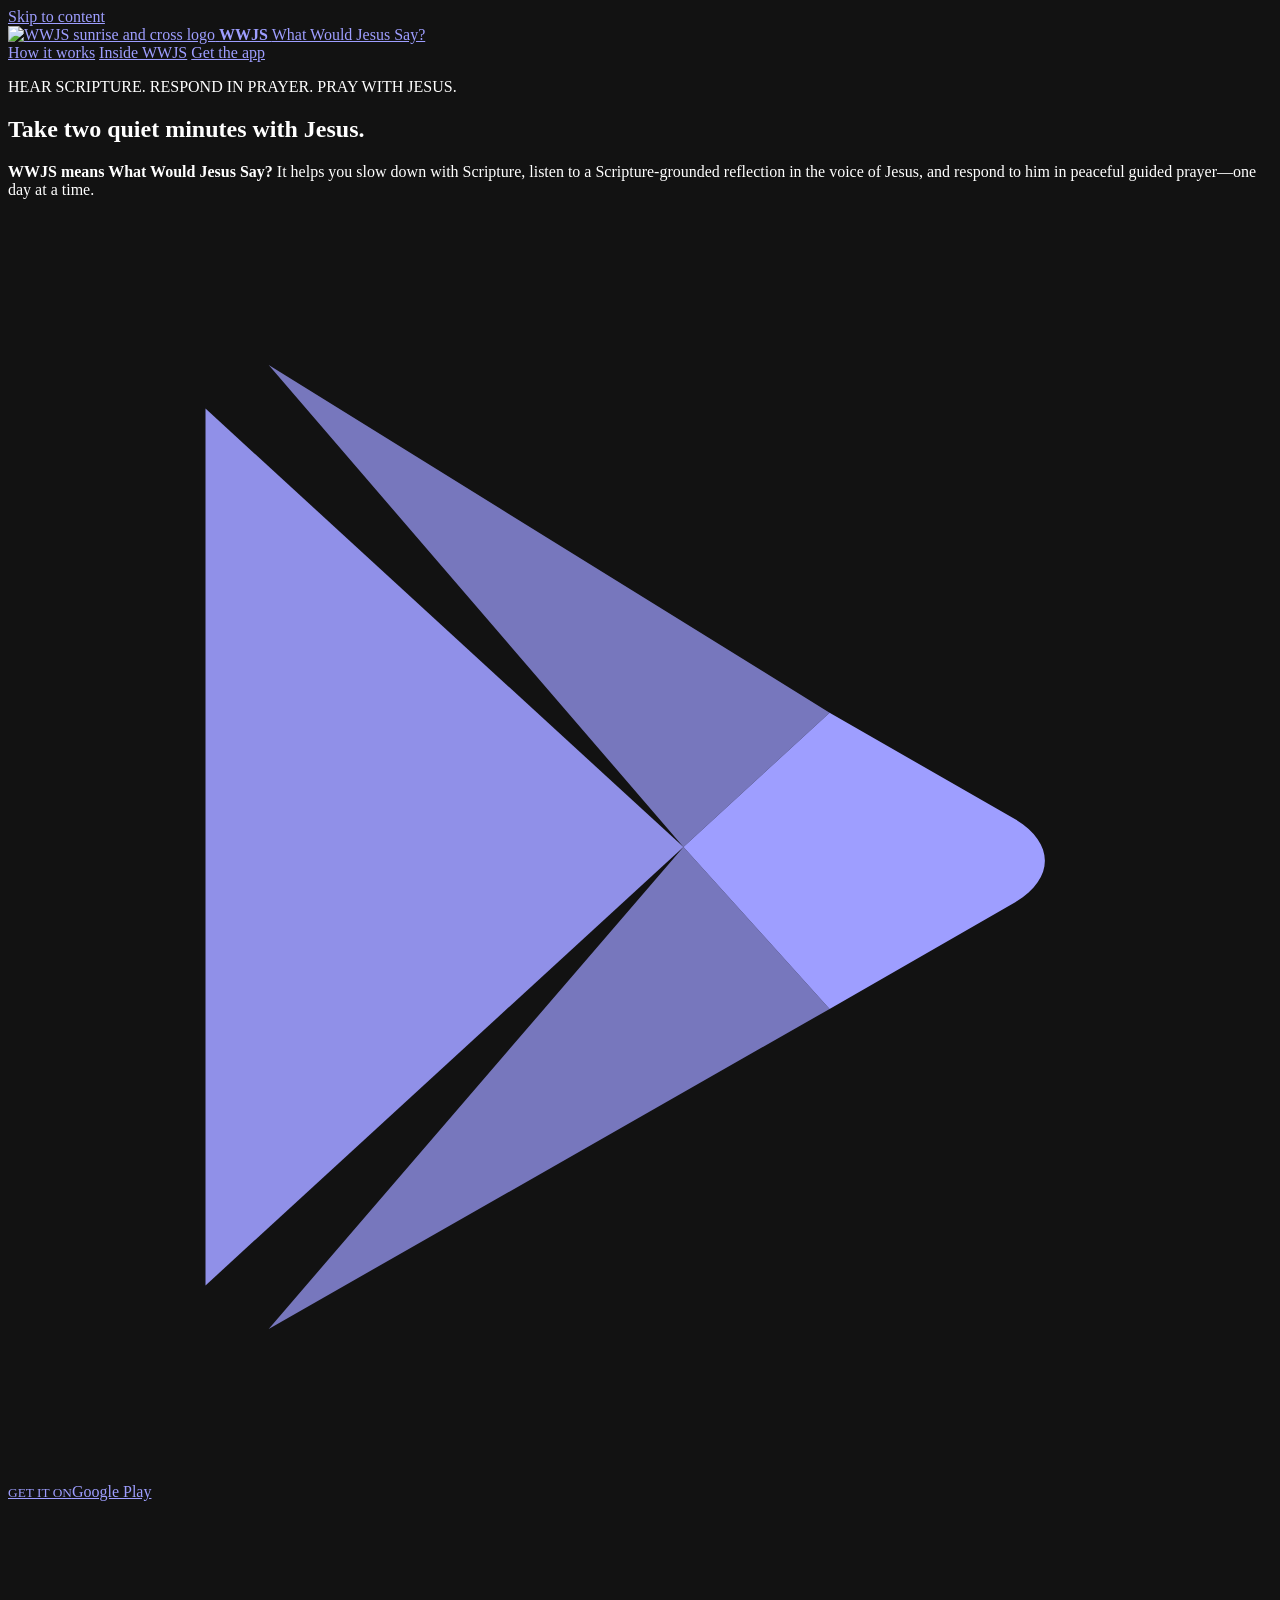
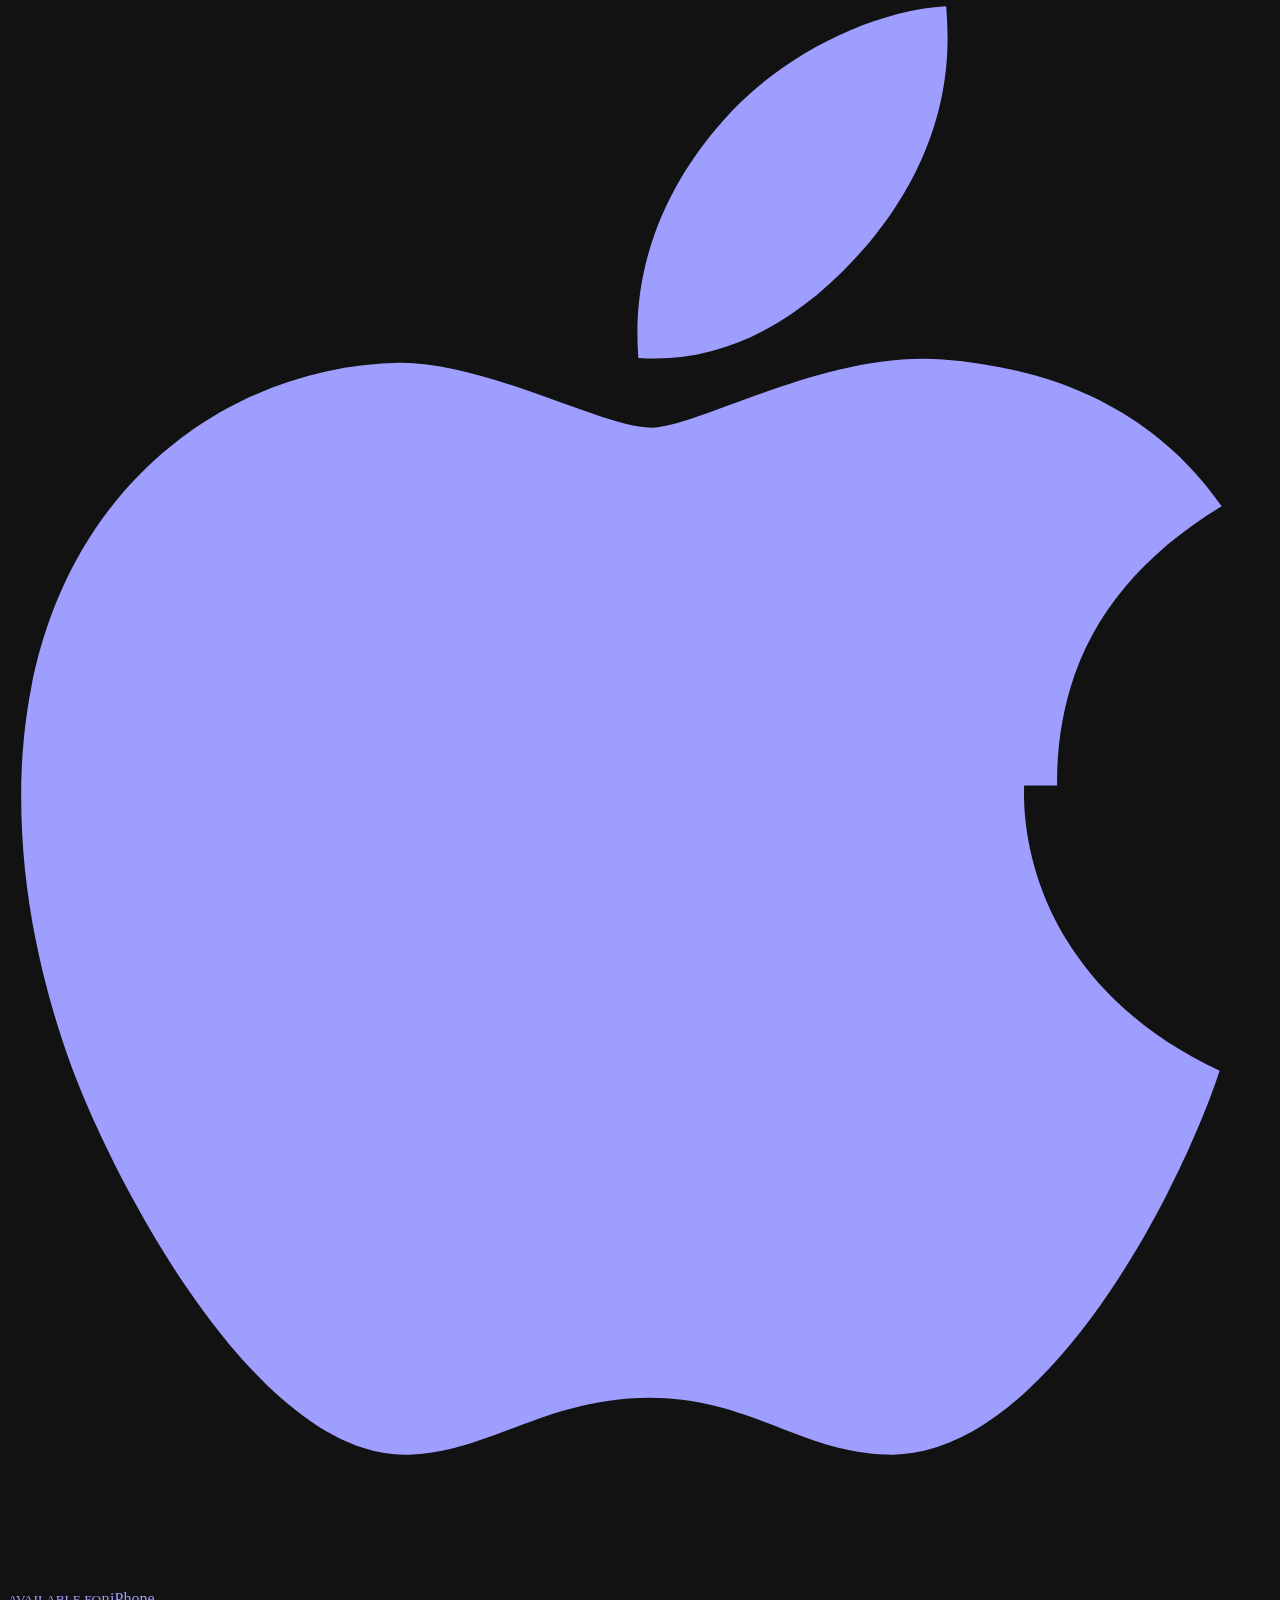
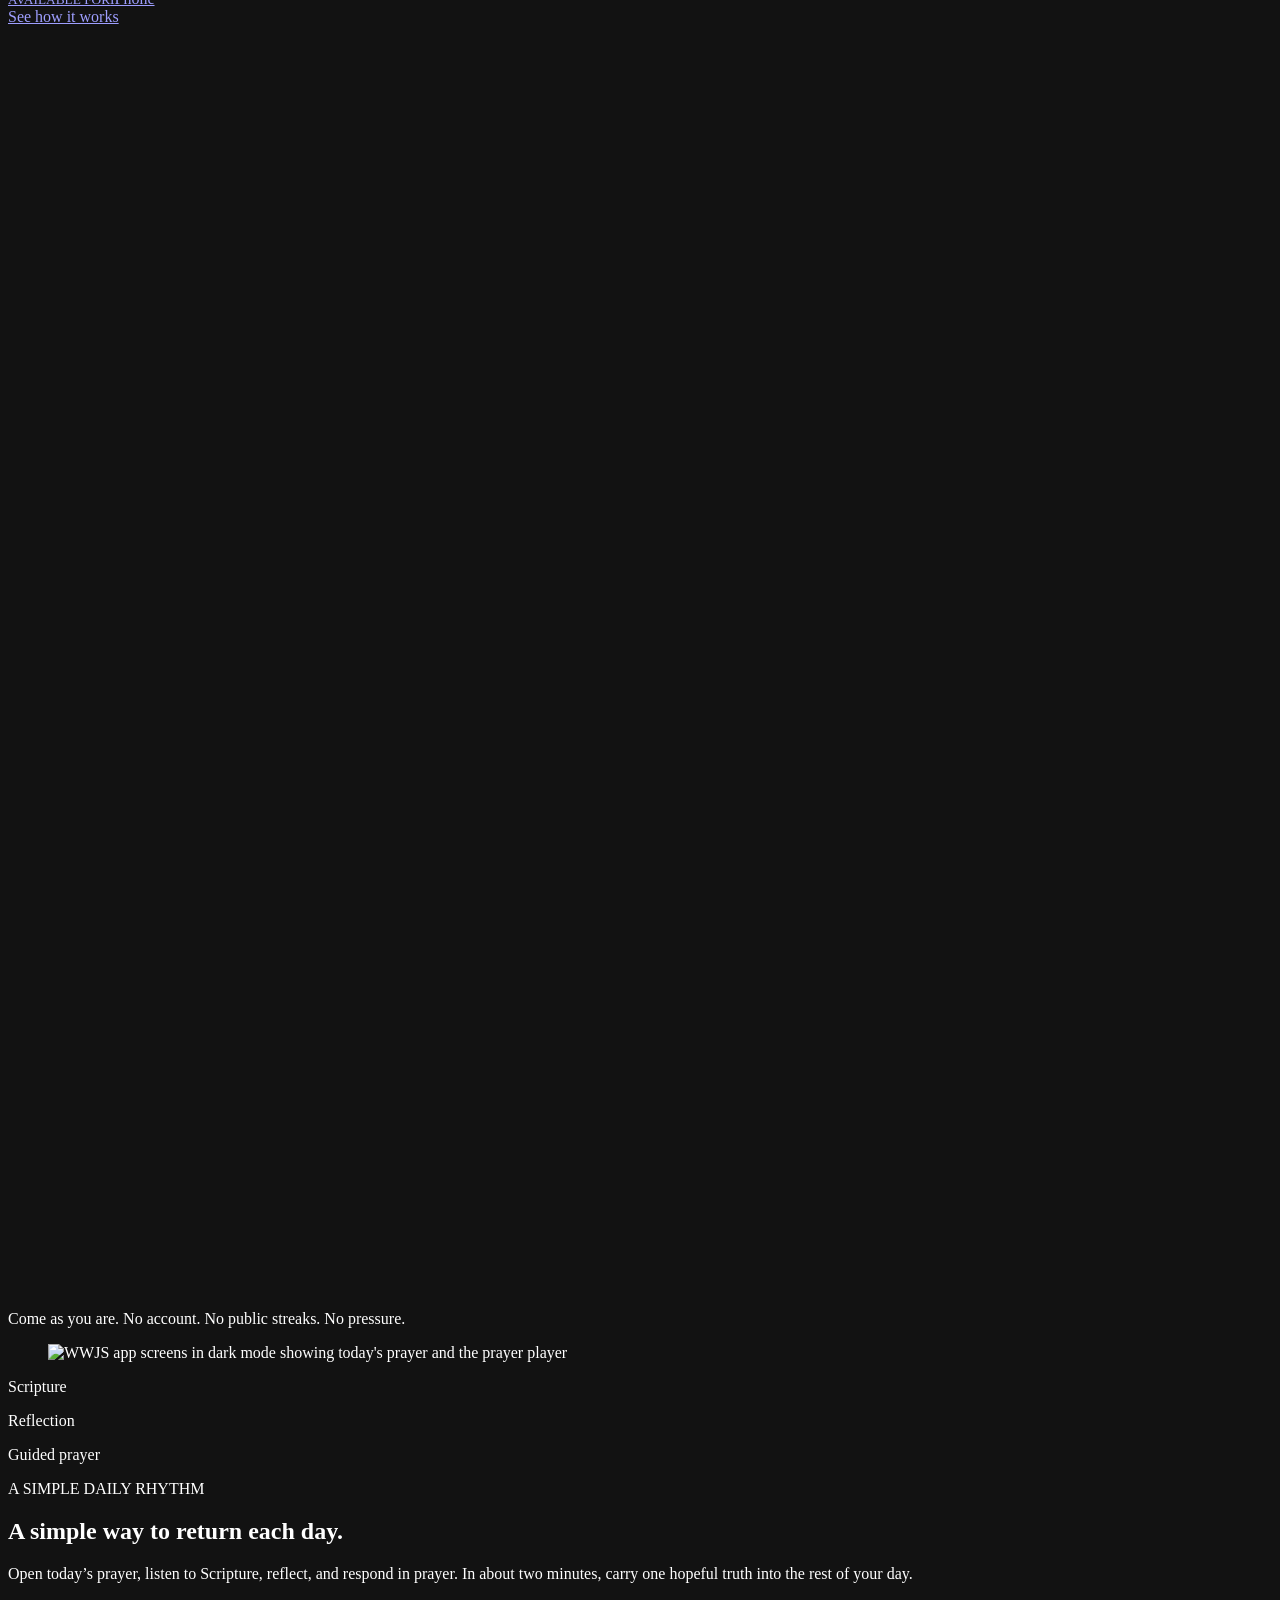
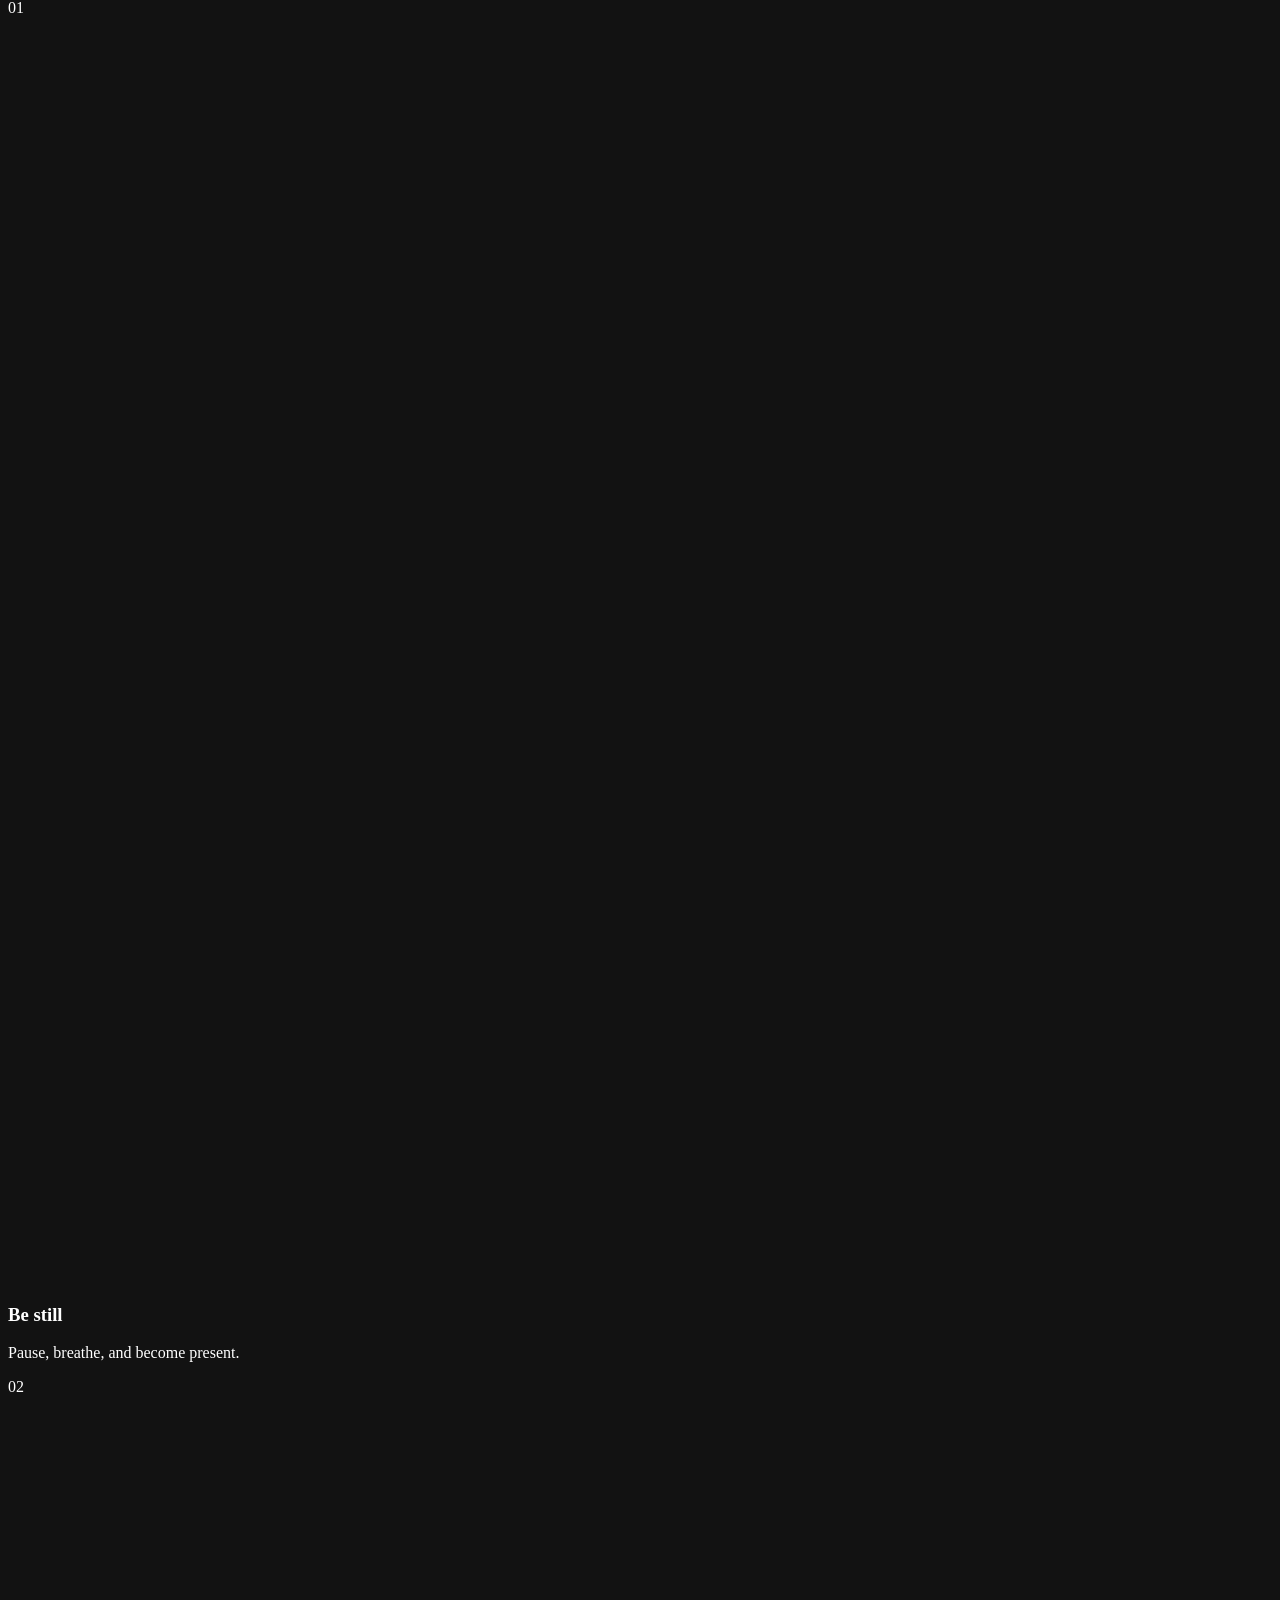
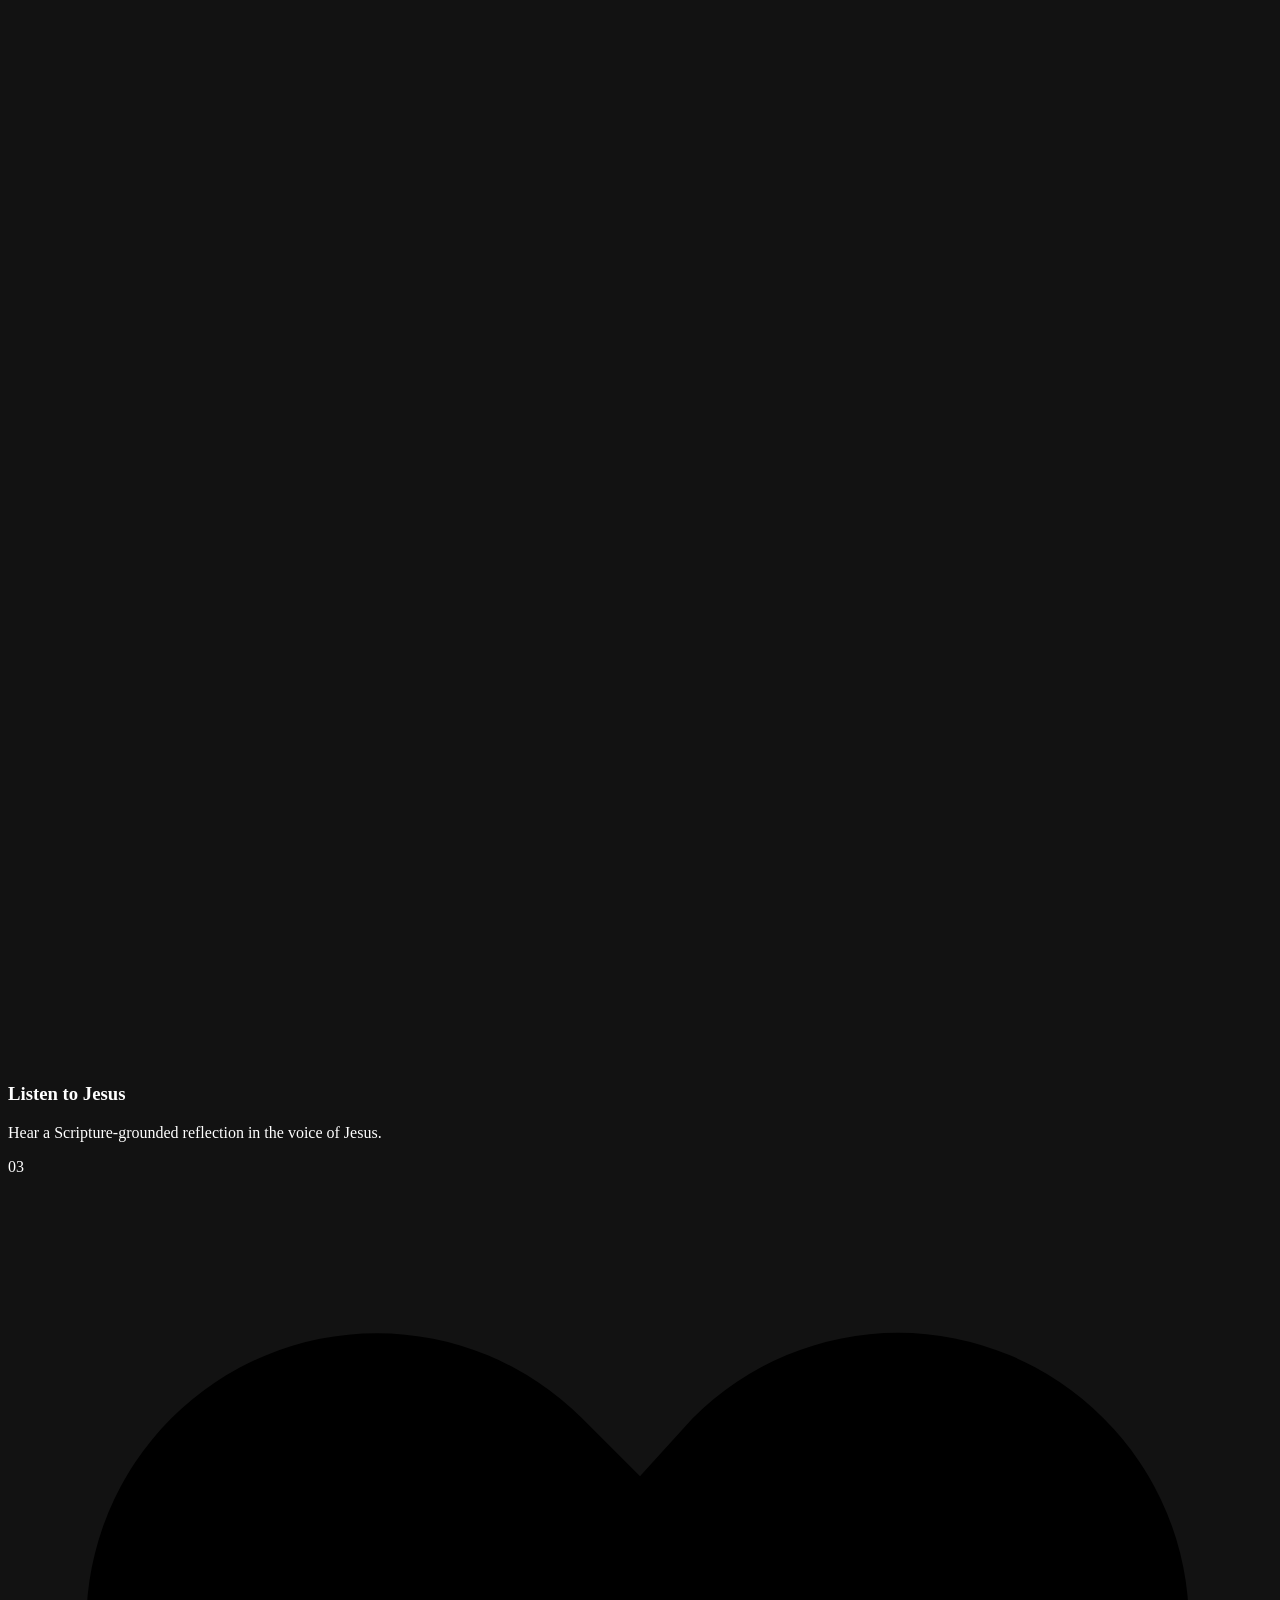
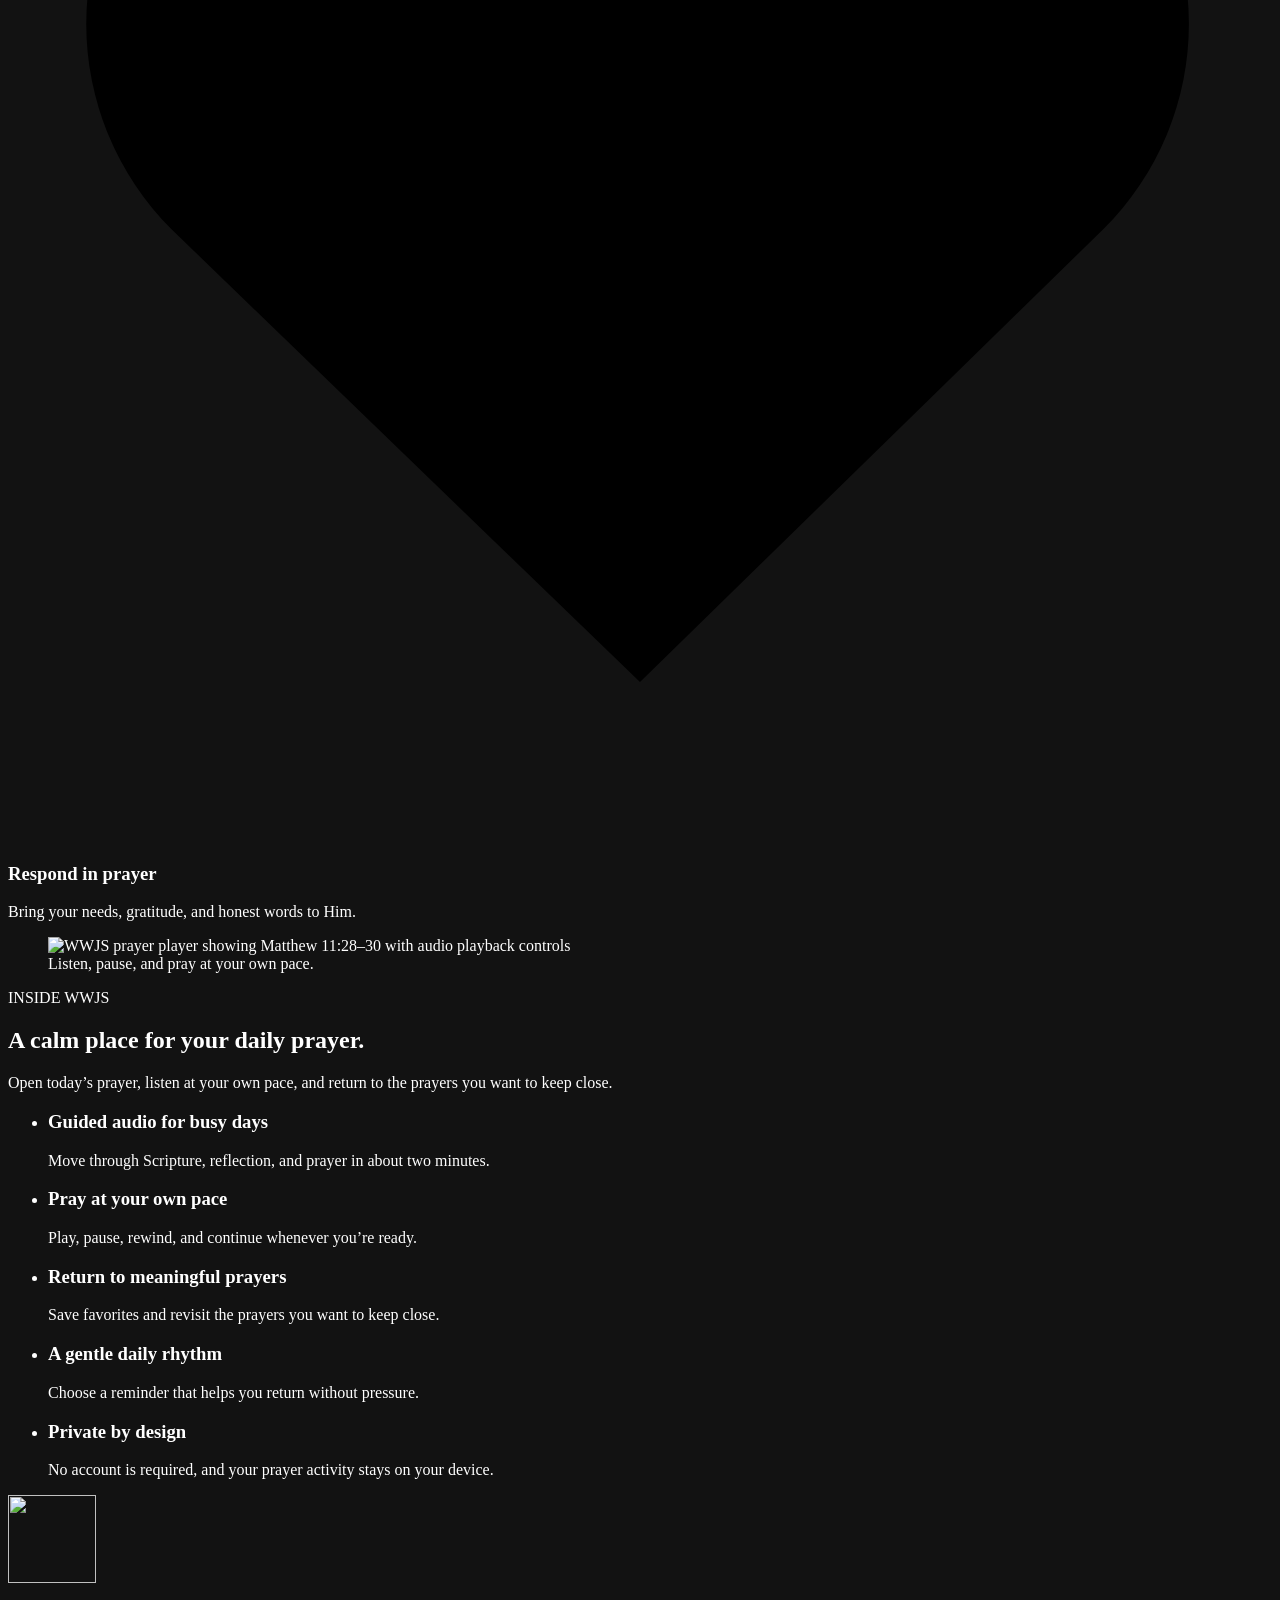
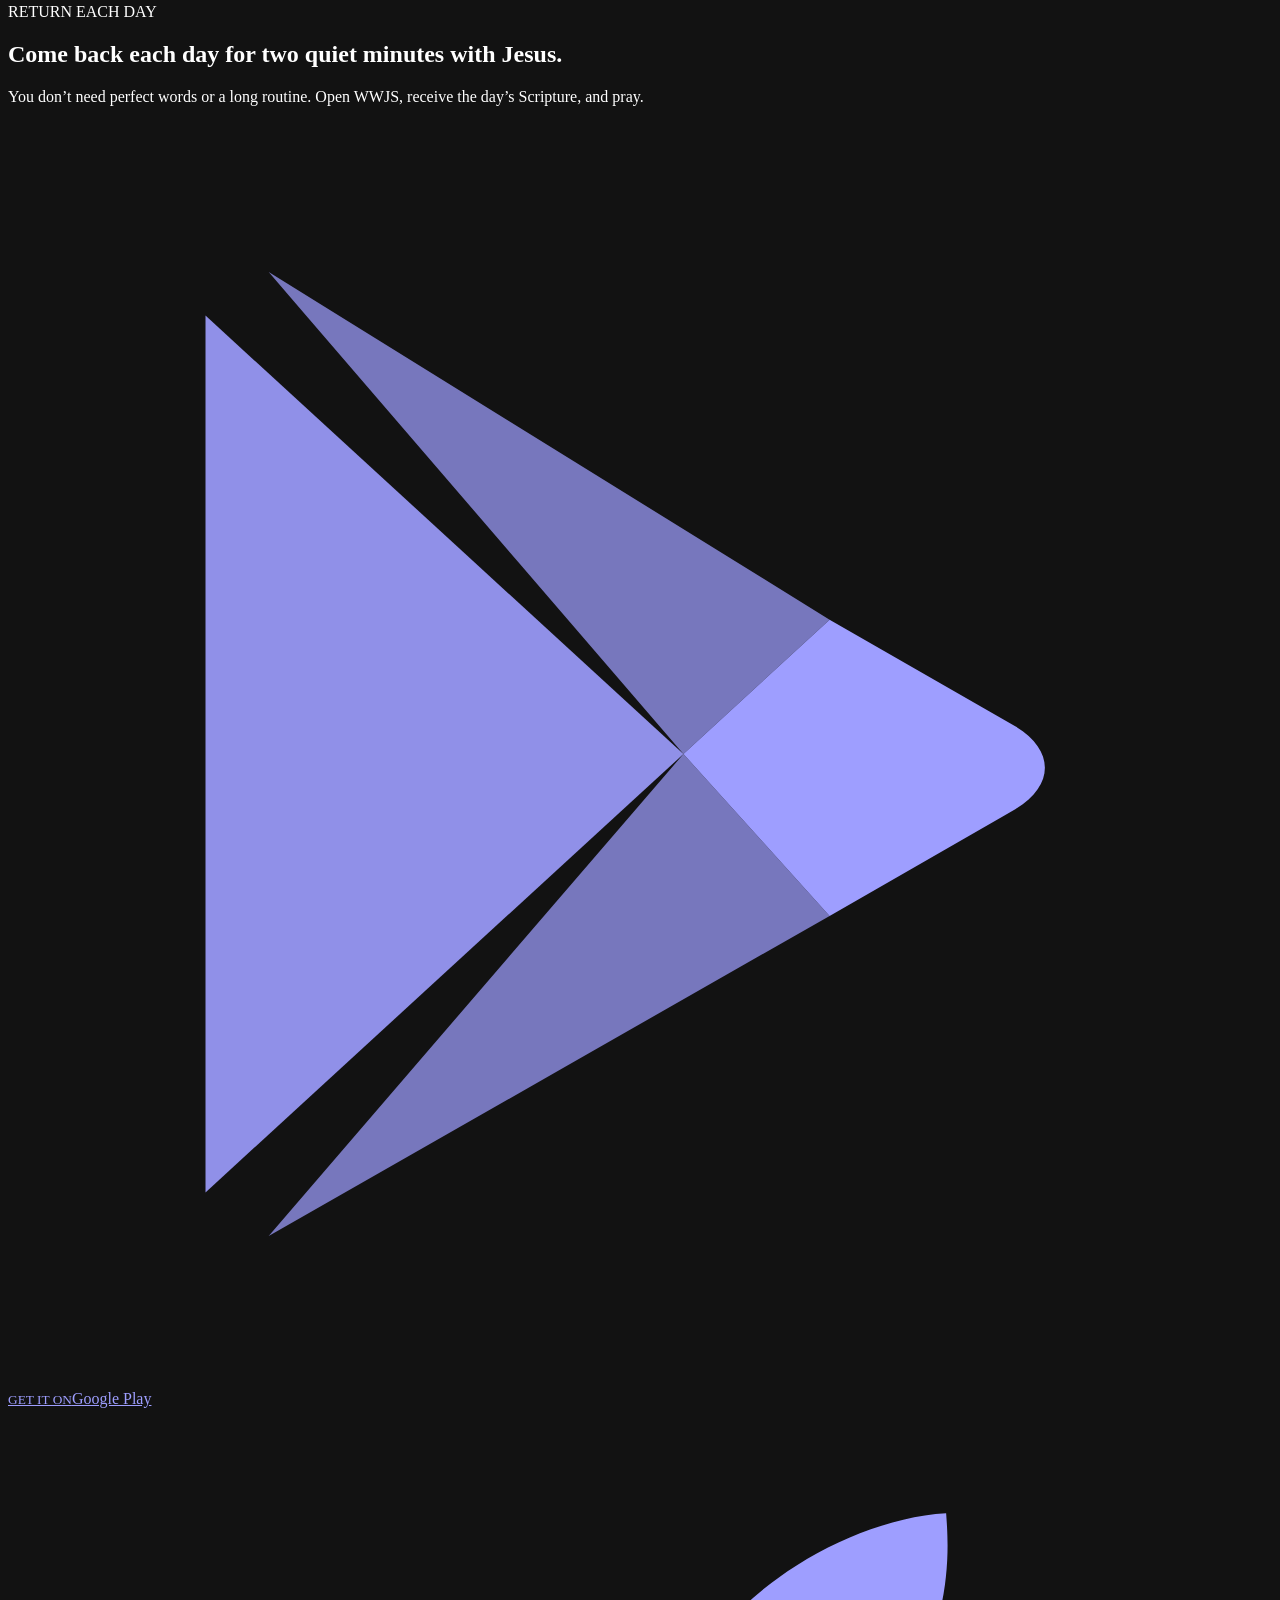
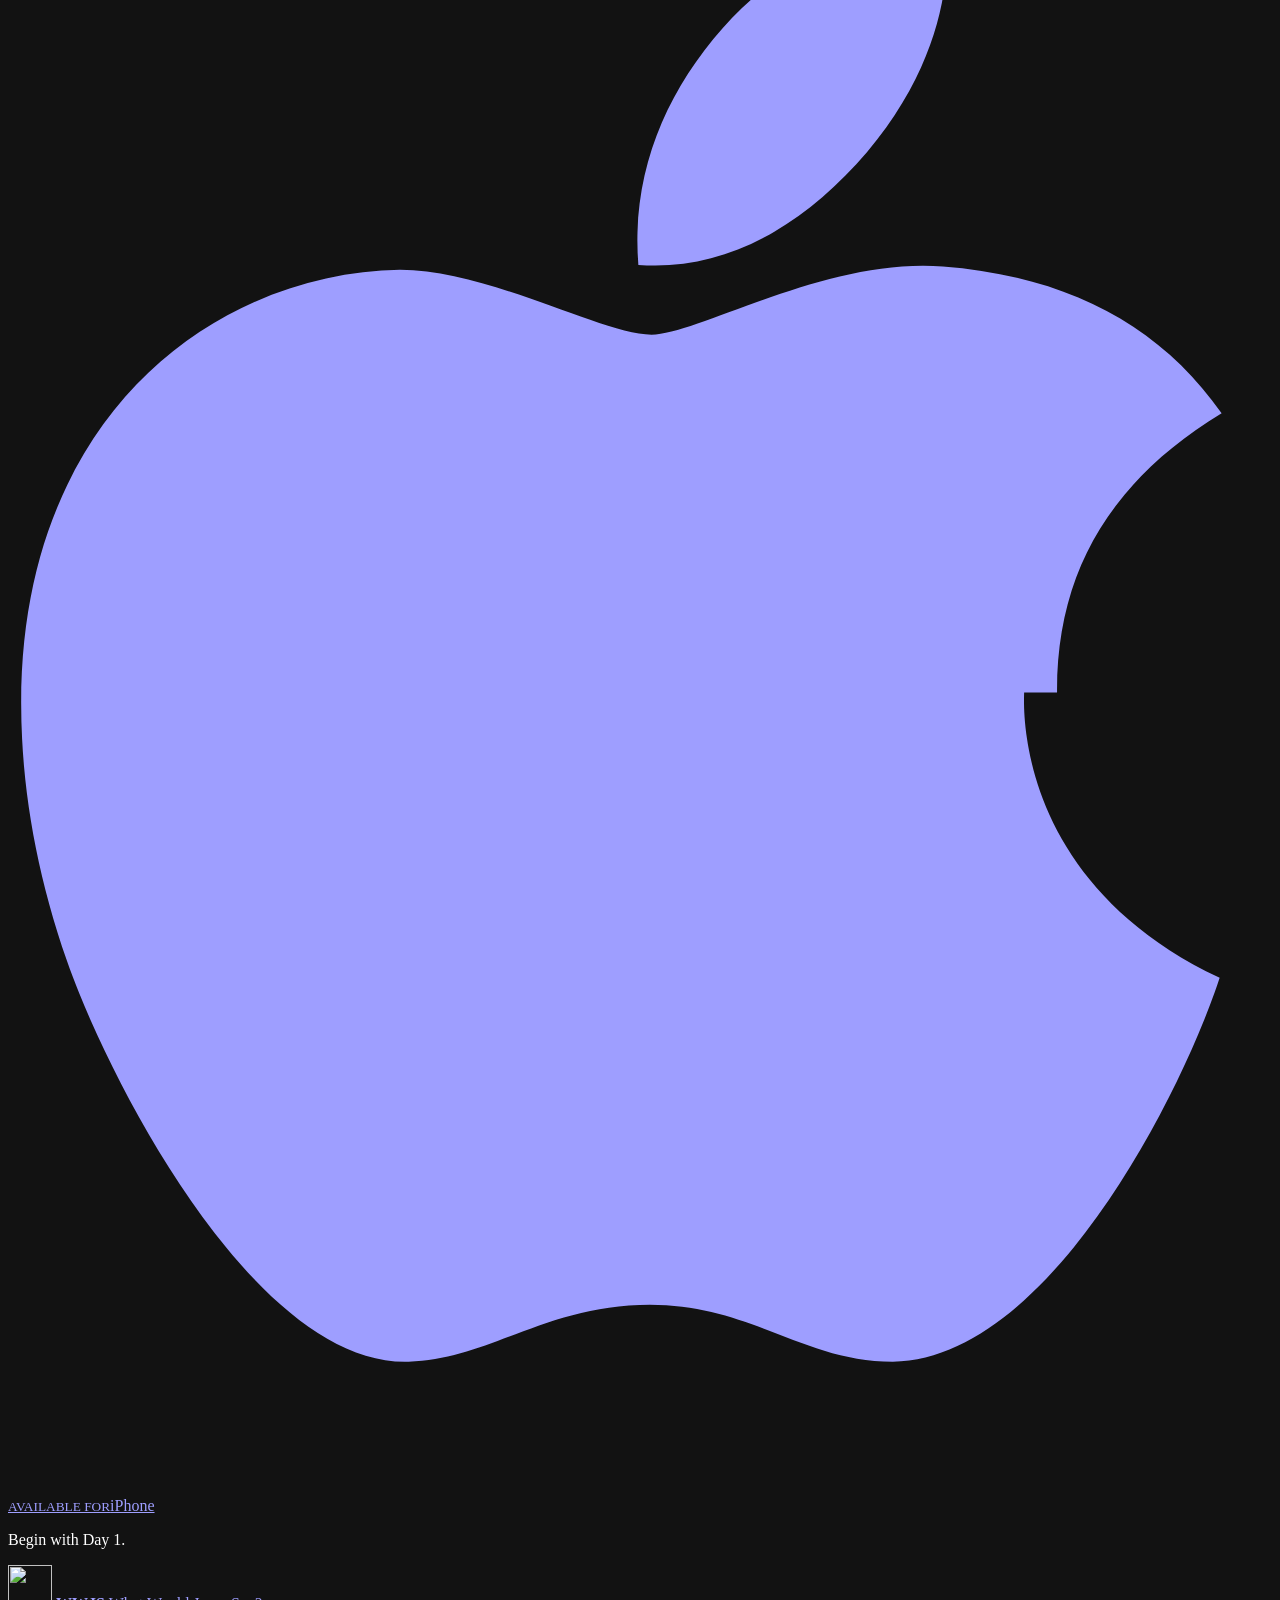
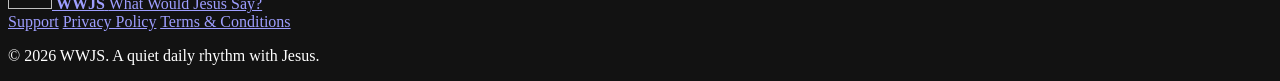
==== commit 7fdce678: "updates" ====
--- a/web/index.html
+++ b/web/index.html
@@ -87,9 +87,8 @@
                 rel="noopener noreferrer"
                 aria-label="Get WWJS for iPhone through TestFlight"
               >
-                <svg viewBox="0 0 32 32" aria-hidden="true">
-                  <rect x="7" y="3" width="18" height="26" rx="5" fill="none" stroke="currentColor" stroke-width="2.4"/>
-                  <path d="M13 7h6M14.5 25h3" stroke="currentColor" stroke-width="2.4" stroke-linecap="round"/>
+                <svg viewBox="0 0 384 512" aria-hidden="true">
+                  <path fill="currentColor" d="M318.7 268.7c-.2-36.7 16.4-64.4 50-84.8-18.8-26.9-47.2-41.7-84.7-44.6-35.5-2.8-74.3 20.7-88.5 20.7-15 0-49.4-19.7-76.4-19.7C63.3 141.2 4 184.3 4 271.9c0 25.4 4.6 51.5 13.9 78.3 12.4 35.7 57.1 123.2 103.8 121.8 24.4-.6 41.6-17.3 73.3-17.3 30.8 0 46.7 17.3 73.8 17.3 47.1-.7 87.5-80.8 99.3-116.6-63.1-29.8-59.4-84-59.4-86.7zM261 104.5c27.3-32.4 24.8-61.9 24-72.5-24.1 1.4-52 16.4-67.9 34.9-17.5 19.8-27.8 44.3-25.6 71.9 26.1 2 49.9-11.4 69.5-34.3z"/>
                 </svg>
                 <span><small>AVAILABLE FOR</small>iPhone</span>
               </a>
@@ -280,9 +279,8 @@
               rel="noopener noreferrer"
               aria-label="Get WWJS for iPhone through TestFlight"
             >
-              <svg viewBox="0 0 32 32" aria-hidden="true">
-                <rect x="7" y="3" width="18" height="26" rx="5" fill="none" stroke="currentColor" stroke-width="2.4"/>
-                <path d="M13 7h6M14.5 25h3" stroke="currentColor" stroke-width="2.4" stroke-linecap="round"/>
+              <svg viewBox="0 0 384 512" aria-hidden="true">
+                <path fill="currentColor" d="M318.7 268.7c-.2-36.7 16.4-64.4 50-84.8-18.8-26.9-47.2-41.7-84.7-44.6-35.5-2.8-74.3 20.7-88.5 20.7-15 0-49.4-19.7-76.4-19.7C63.3 141.2 4 184.3 4 271.9c0 25.4 4.6 51.5 13.9 78.3 12.4 35.7 57.1 123.2 103.8 121.8 24.4-.6 41.6-17.3 73.3-17.3 30.8 0 46.7 17.3 73.8 17.3 47.1-.7 87.5-80.8 99.3-116.6-63.1-29.8-59.4-84-59.4-86.7zM261 104.5c27.3-32.4 24.8-61.9 24-72.5-24.1 1.4-52 16.4-67.9 34.9-17.5 19.8-27.8 44.3-25.6 71.9 26.1 2 49.9-11.4 69.5-34.3z"/>
               </svg>
               <span><small>AVAILABLE FOR</small>iPhone</span>
             </a>
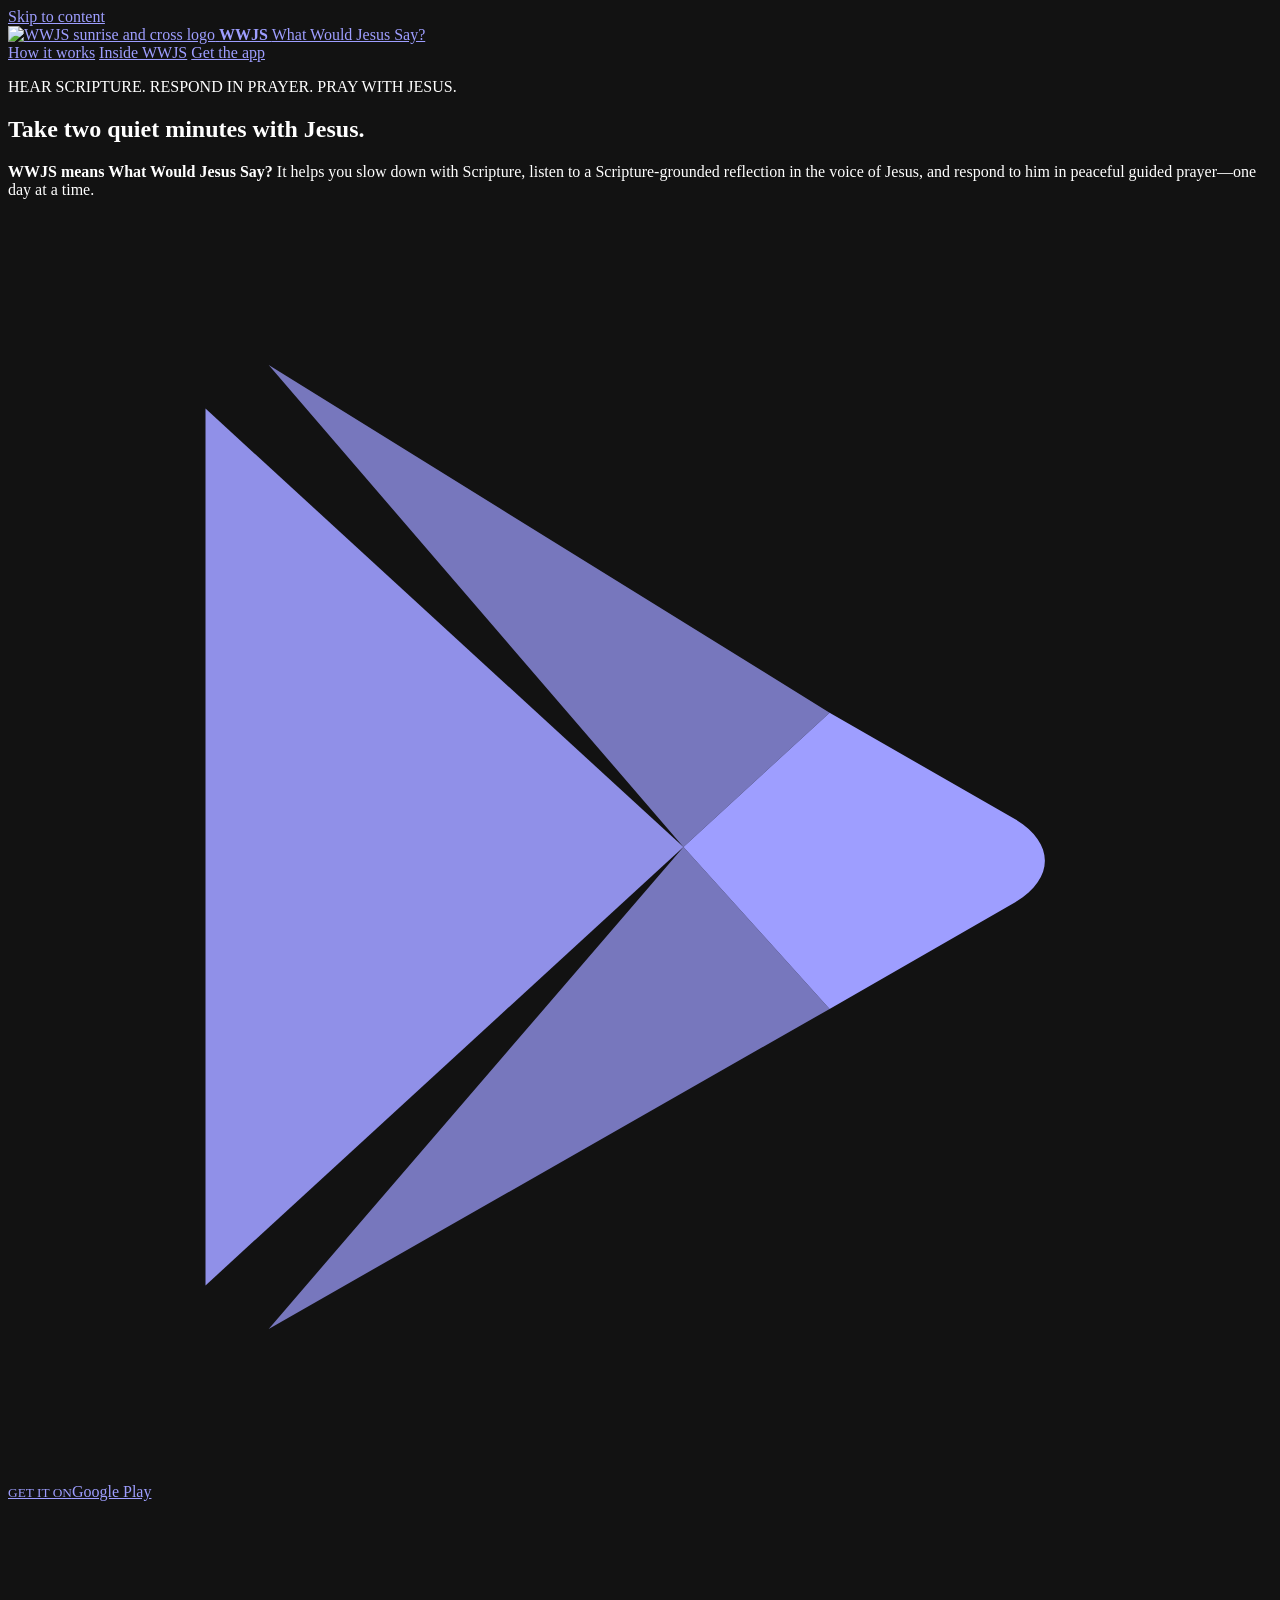
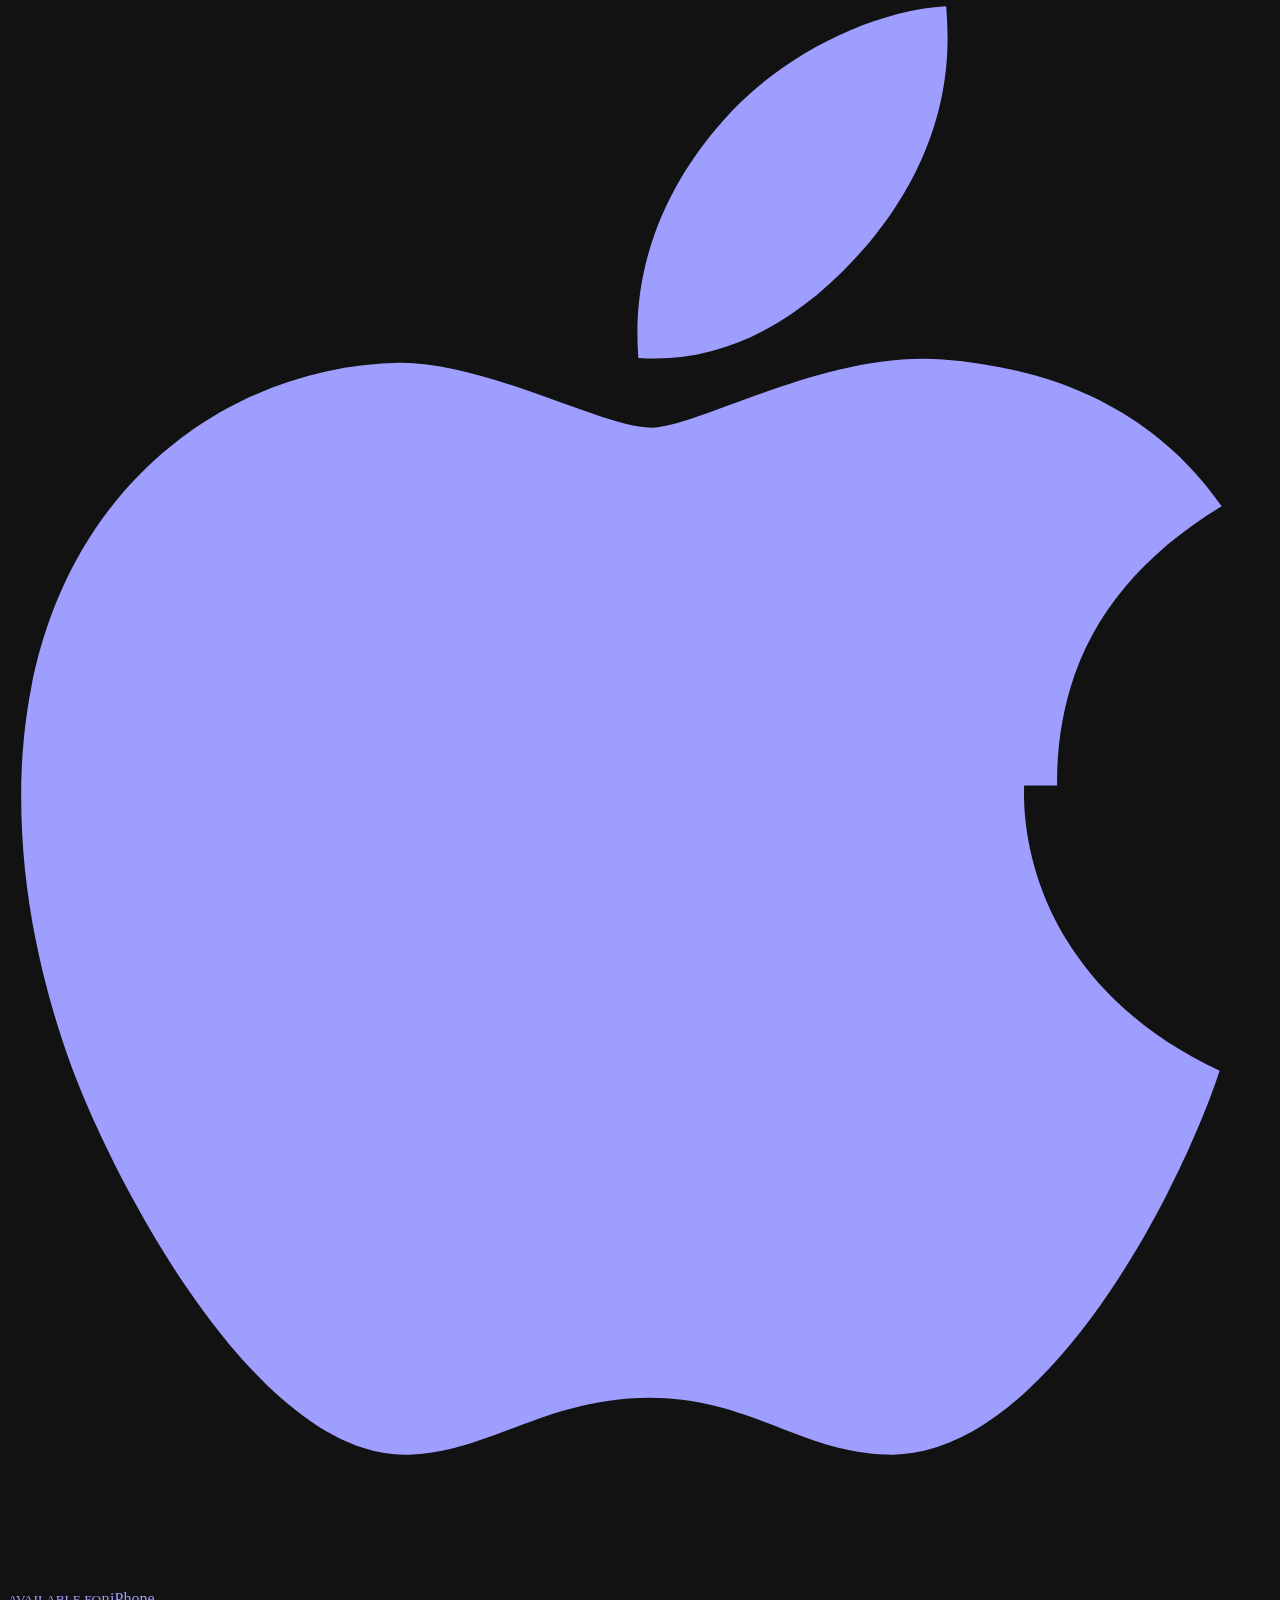
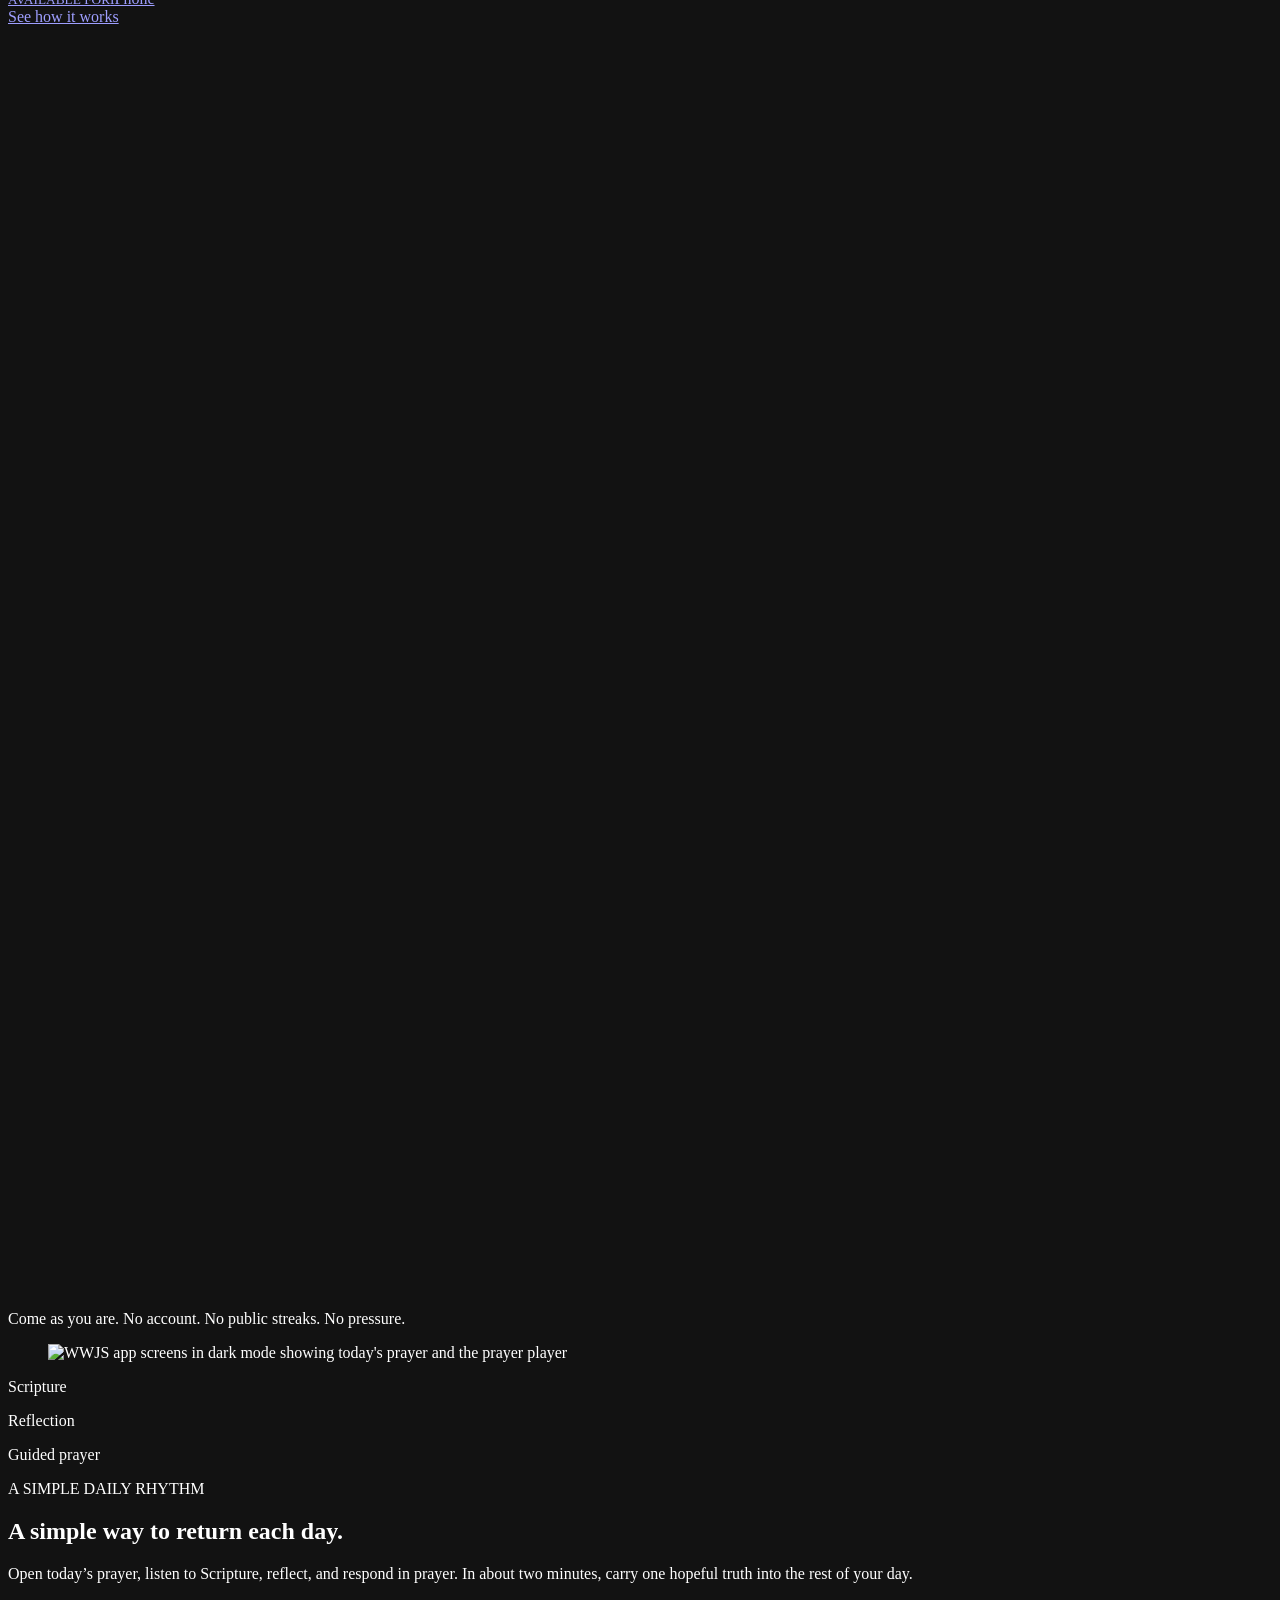
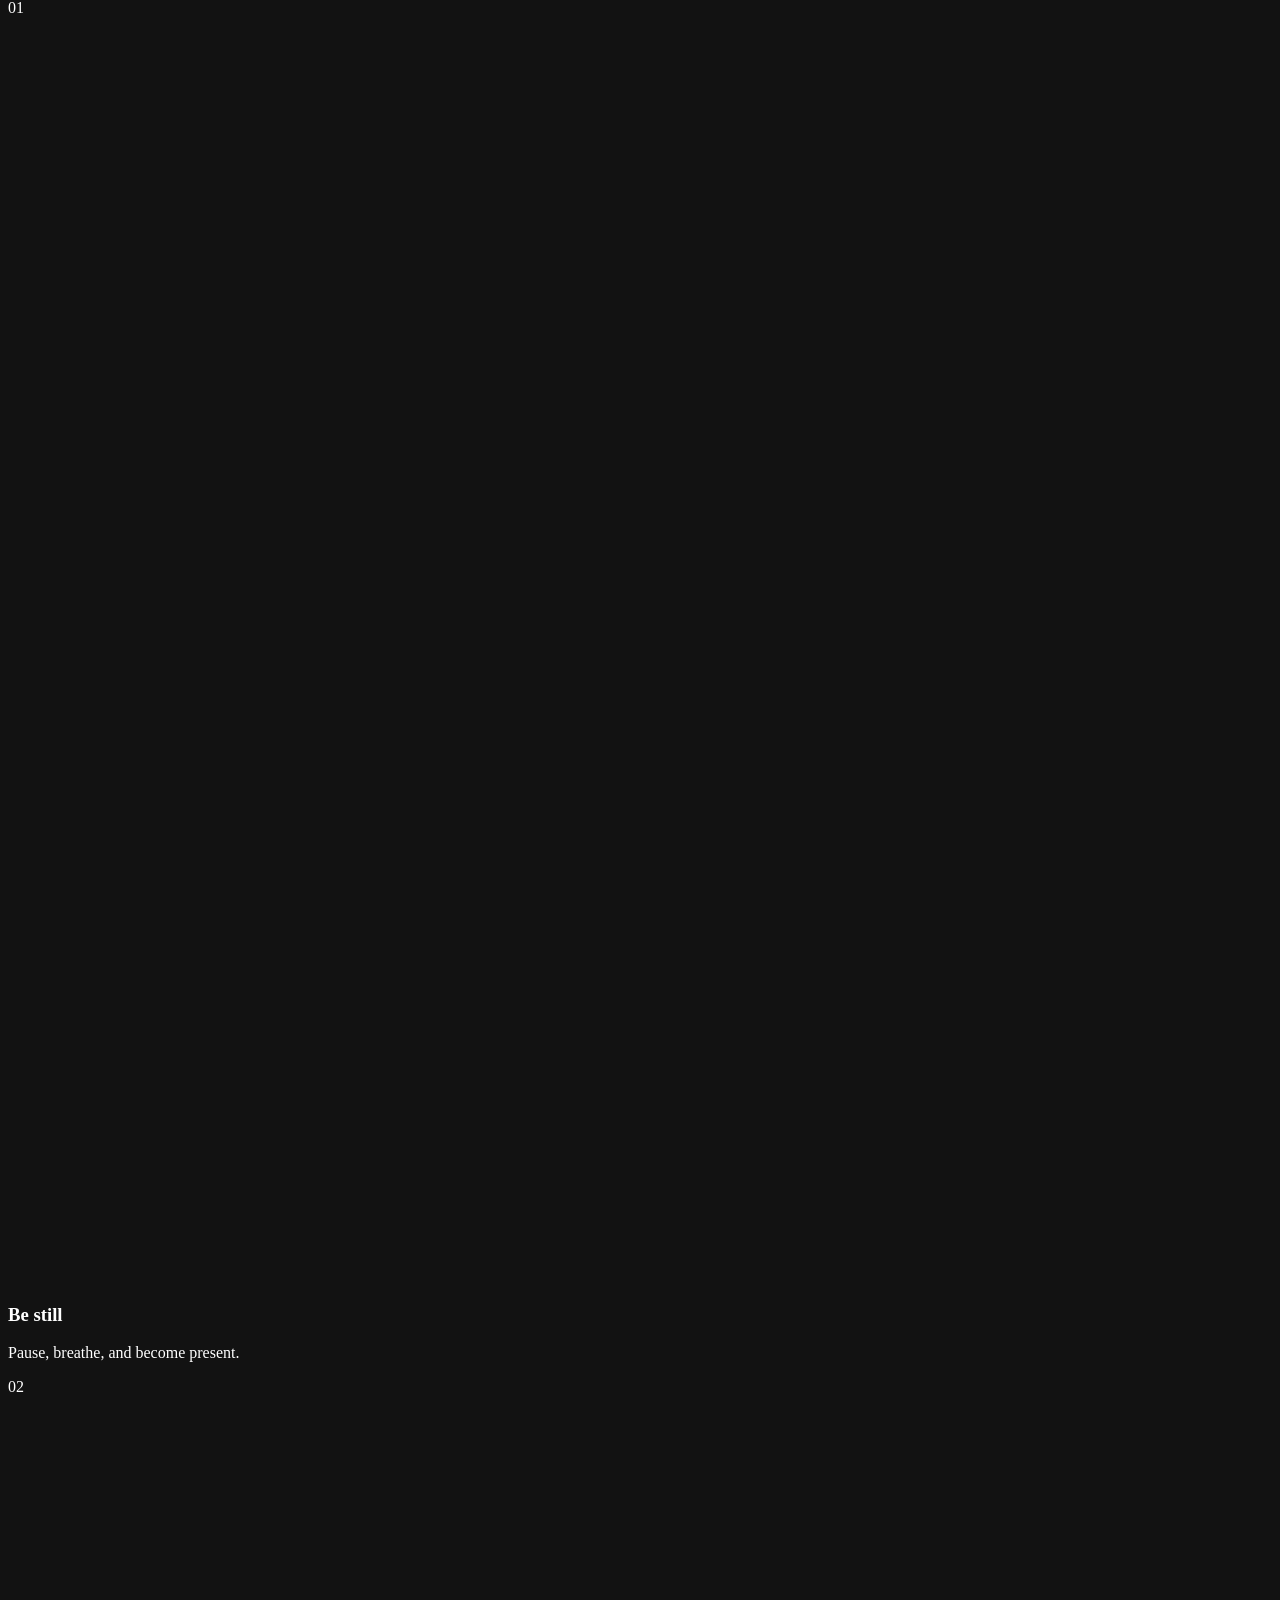
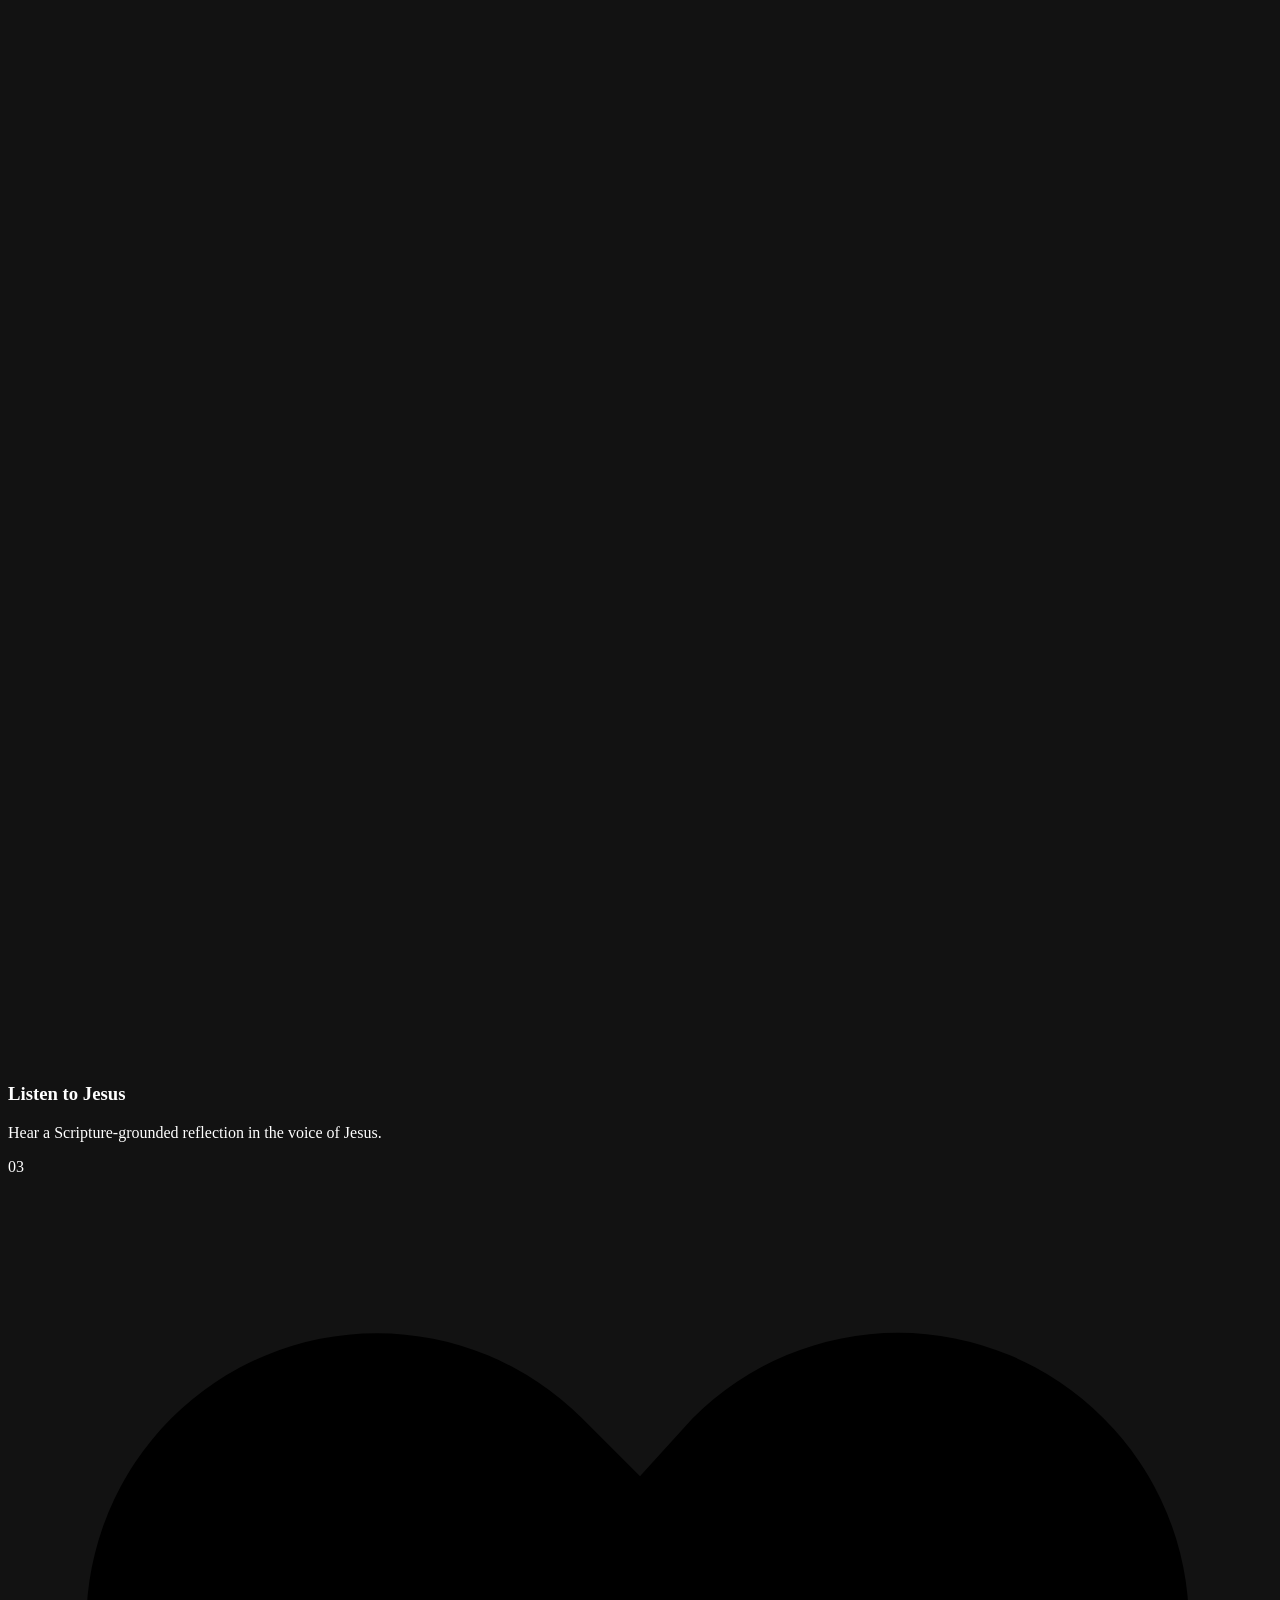
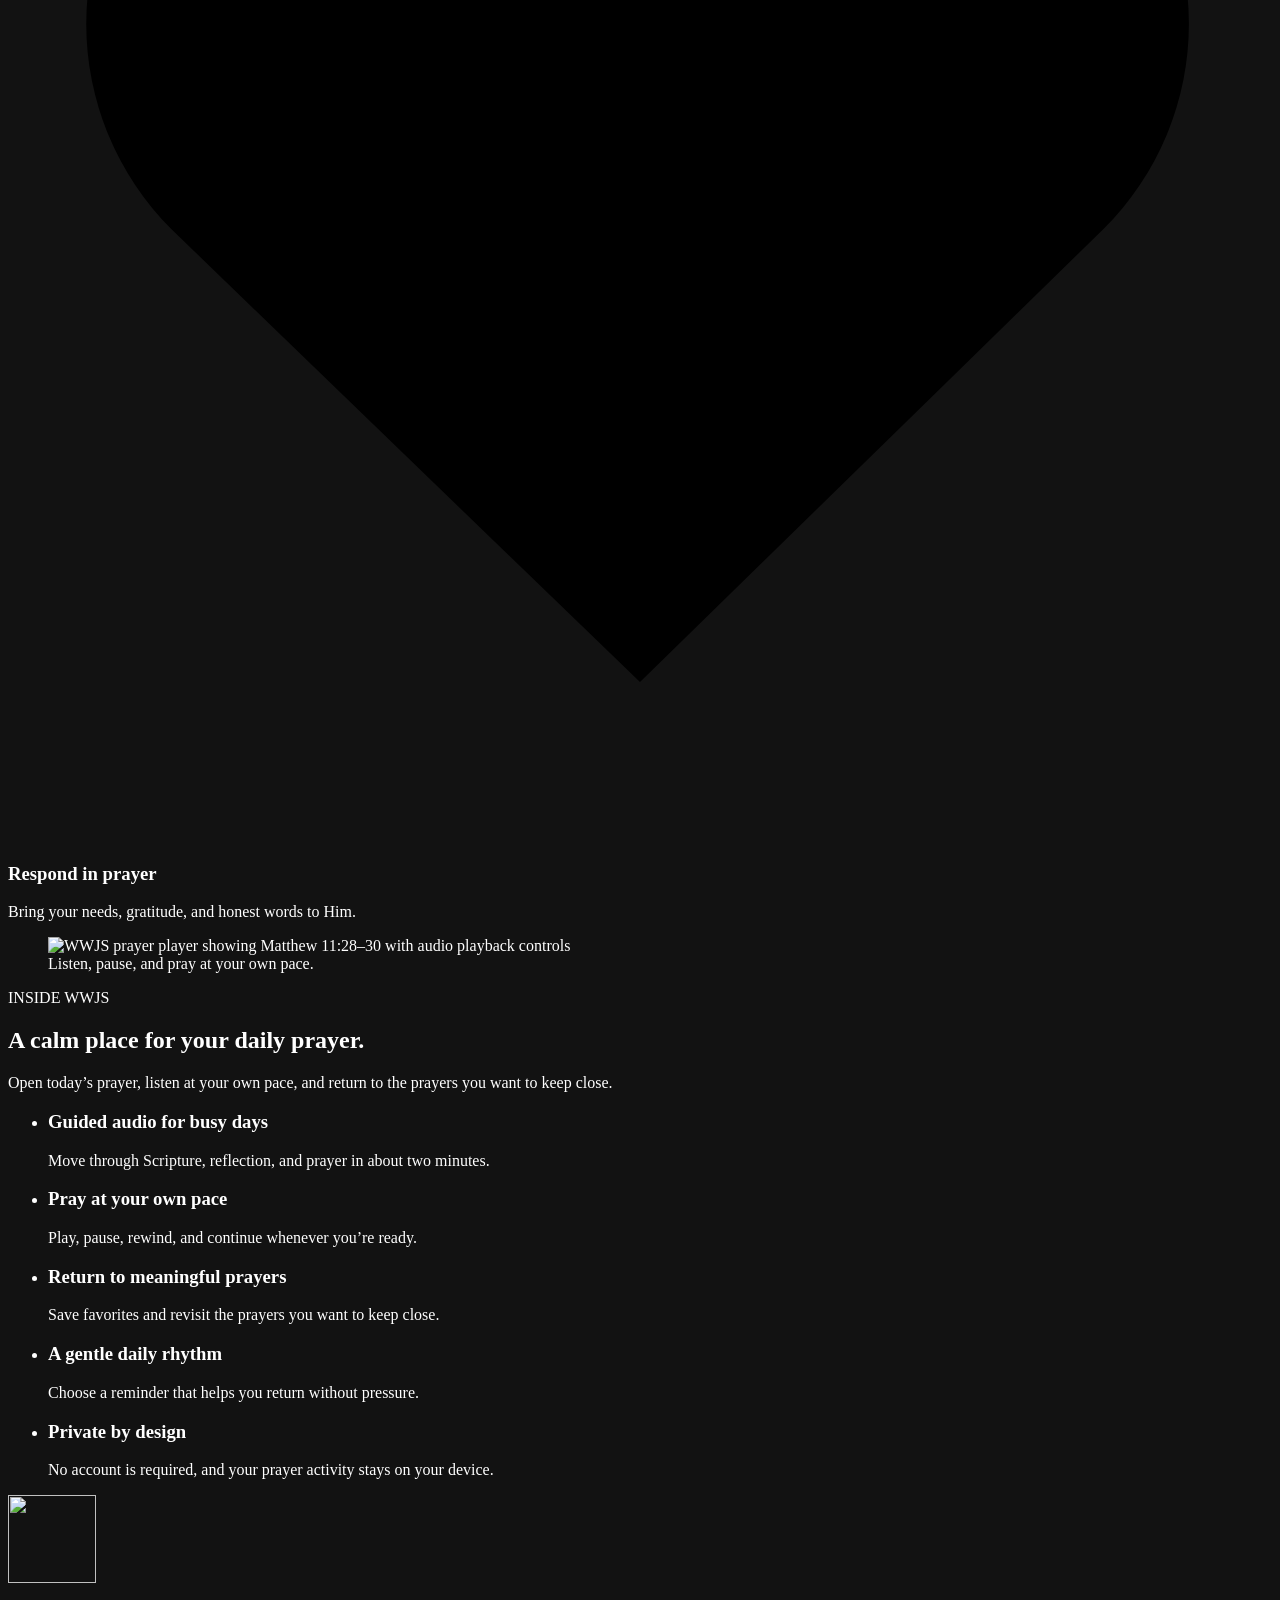
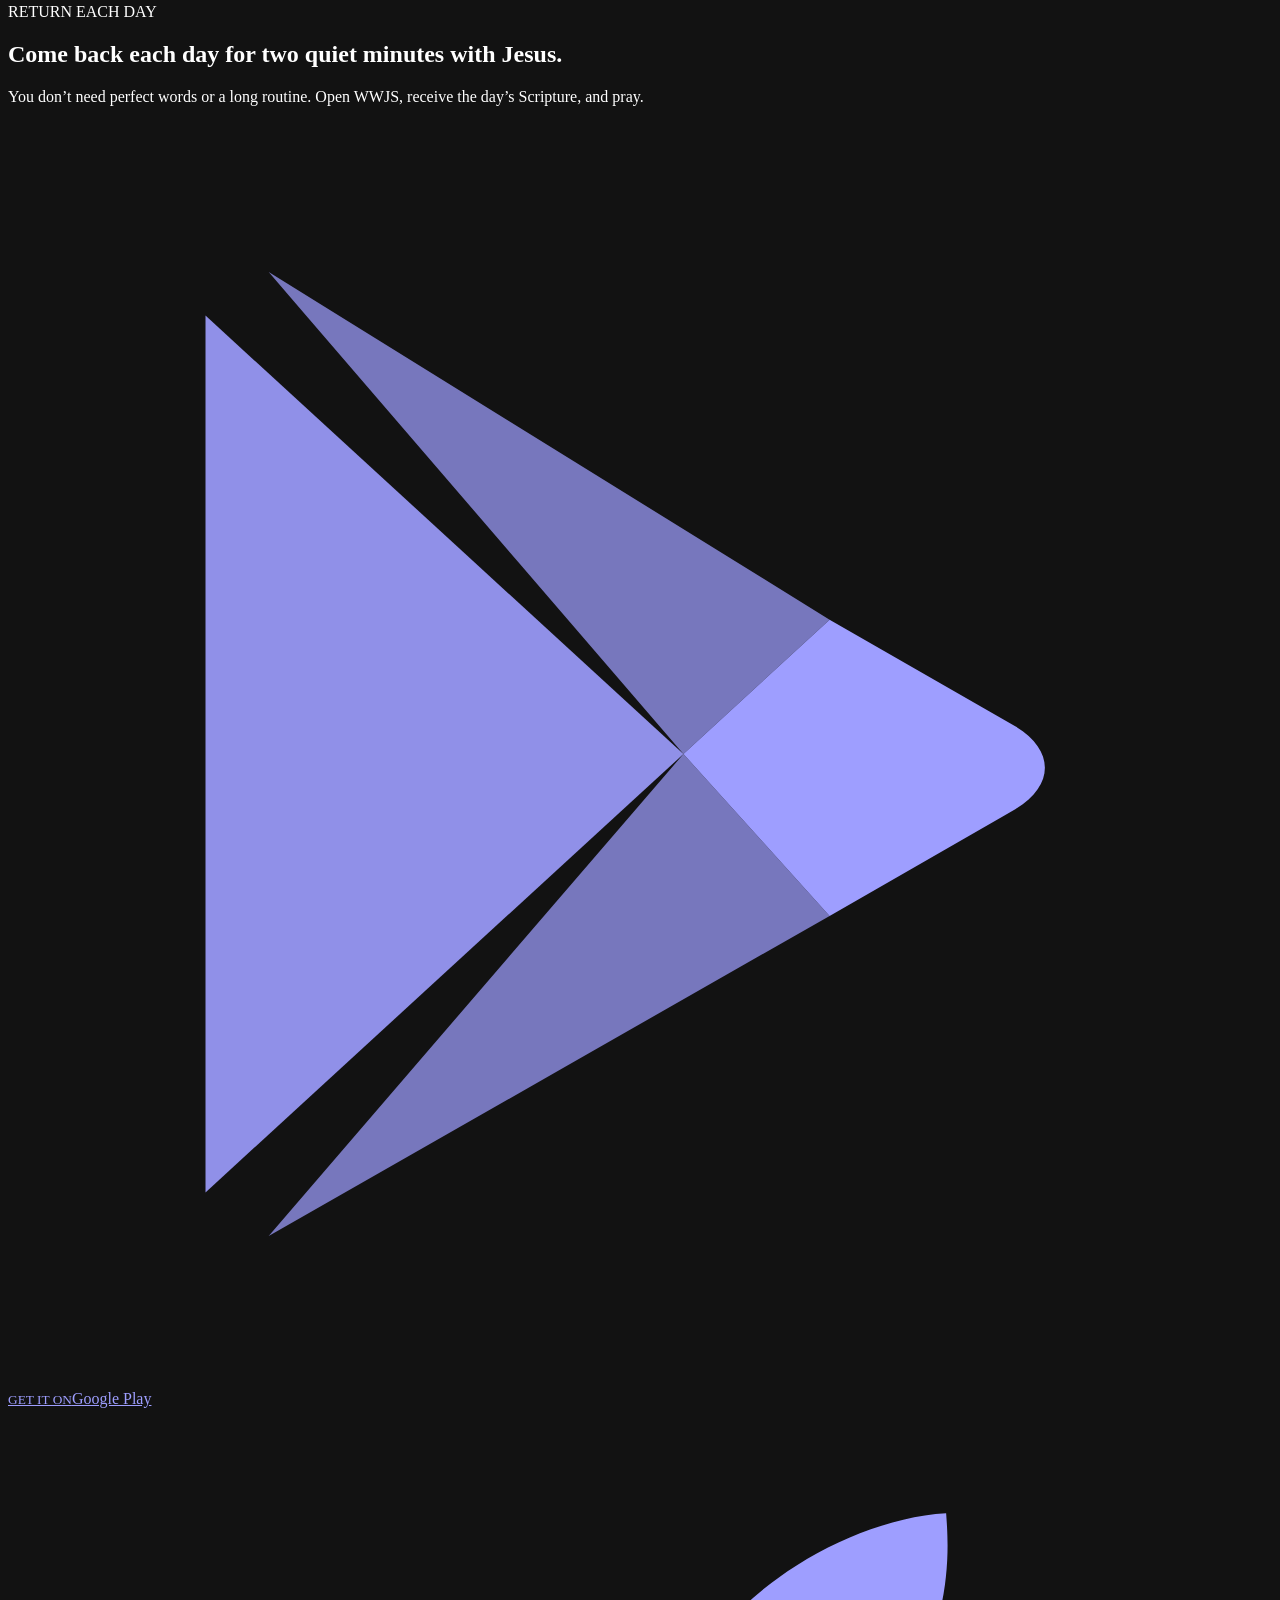
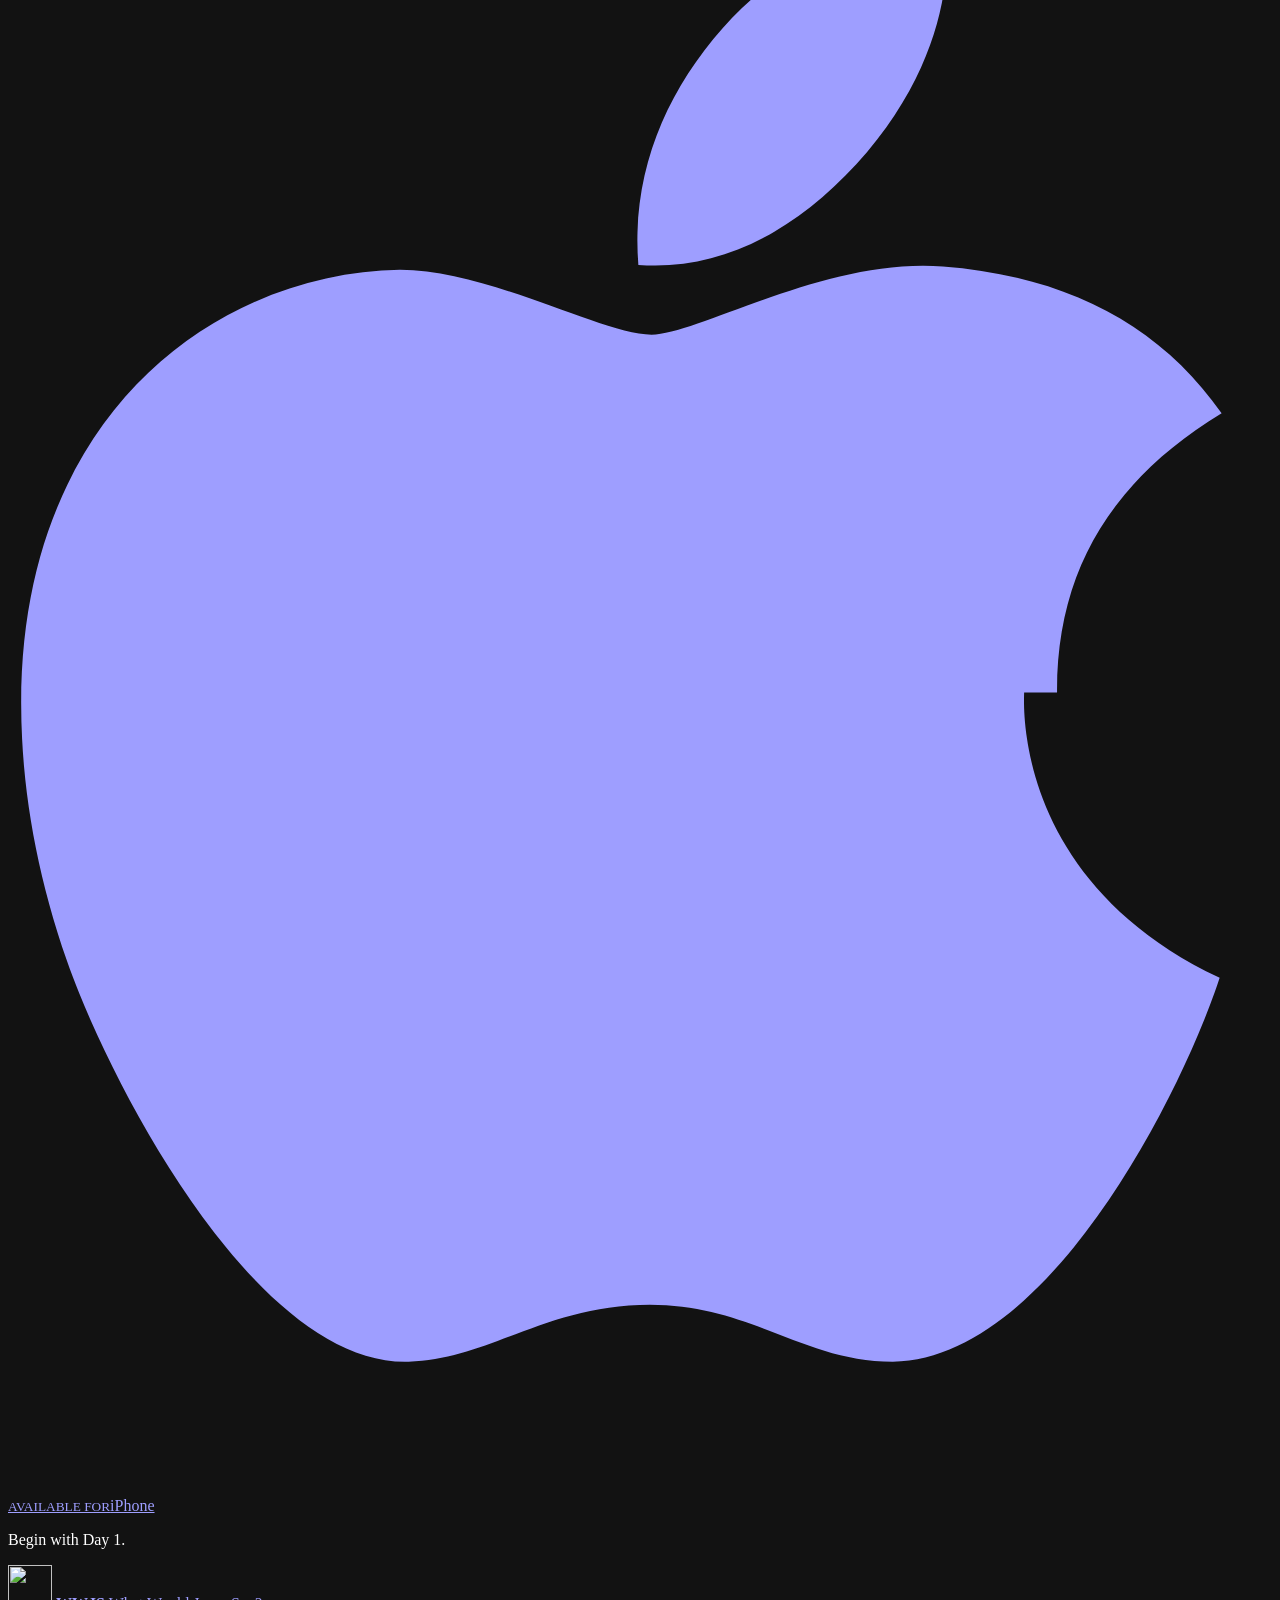
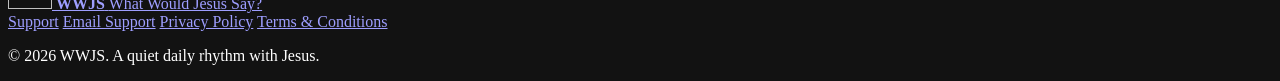
==== commit 4e861ab7: "UI updates" ====
--- a/web/index.html
+++ b/web/index.html
@@ -21,8 +21,8 @@
       property="og:image"
       content="https://praywithjesus.app/images/connect-with-jesus.jpg"
     >
-    <link rel="icon" type="image/png" sizes="64x64" href="favicon.png?v=3">
-    <link rel="apple-touch-icon" href="icons/Icon-192.png?v=2">
+    <link rel="icon" type="image/png" sizes="64x64" href="favicon.png?v=4">
+    <link rel="apple-touch-icon" href="icons/Icon-192.png?v=4">
     <link rel="preload" as="image" href="images/connect-with-jesus.jpg">
     <link rel="stylesheet" href="styles.css">
     <title>WWJS — Two Minutes to Pray with Jesus</title>
@@ -33,7 +33,7 @@
     <header class="site-header">
       <a class="brand" href="#top" aria-label="WWJS home">
         <img
-          src="assets/assets/branding/wwjs-logo.png"
+          src="assets/assets/branding/wwjs-logo.png?v=2"
           width="58"
           height="58"
           alt="WWJS sunrise and cross logo"
@@ -242,7 +242,7 @@
       <section class="download-section" id="download" aria-labelledby="download-title">
         <div class="download-content">
           <img
-            src="assets/assets/branding/wwjs-logo.png"
+            src="assets/assets/branding/wwjs-logo.png?v=2"
             width="88"
             height="88"
             alt=""
@@ -294,7 +294,7 @@
     <footer>
       <a class="brand footer-brand" href="#top" aria-label="Back to top">
         <img
-          src="assets/assets/branding/wwjs-logo.png"
+          src="assets/assets/branding/wwjs-logo.png?v=2"
           width="44"
           height="44"
           alt=""
@@ -307,6 +307,7 @@
       <div class="footer-meta">
         <div class="legal-links" aria-label="Legal">
           <a href="support.html">Support</a>
+          <a href="mailto:praywithjesusapp@gmail.com">Email Support</a>
           <a href="privacy.html">Privacy Policy</a>
           <a href="terms.html">Terms &amp; Conditions</a>
         </div>
